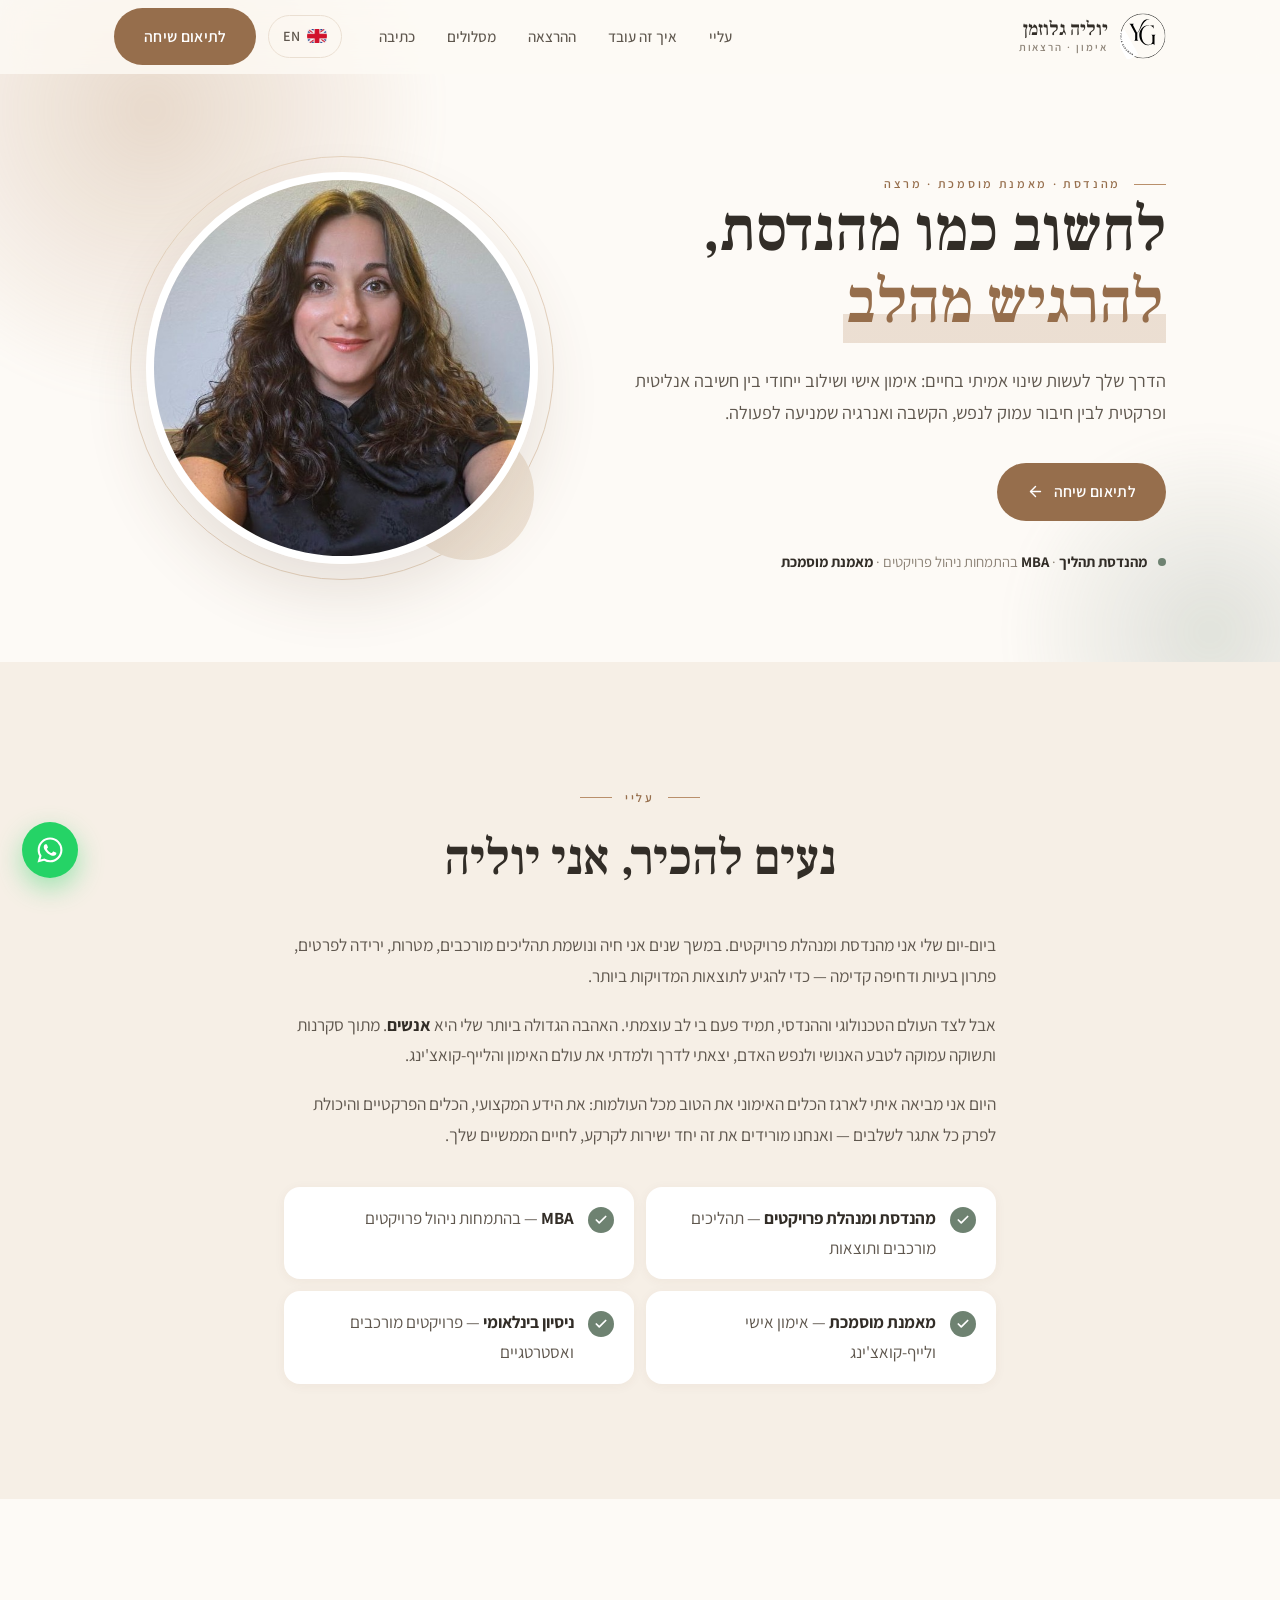
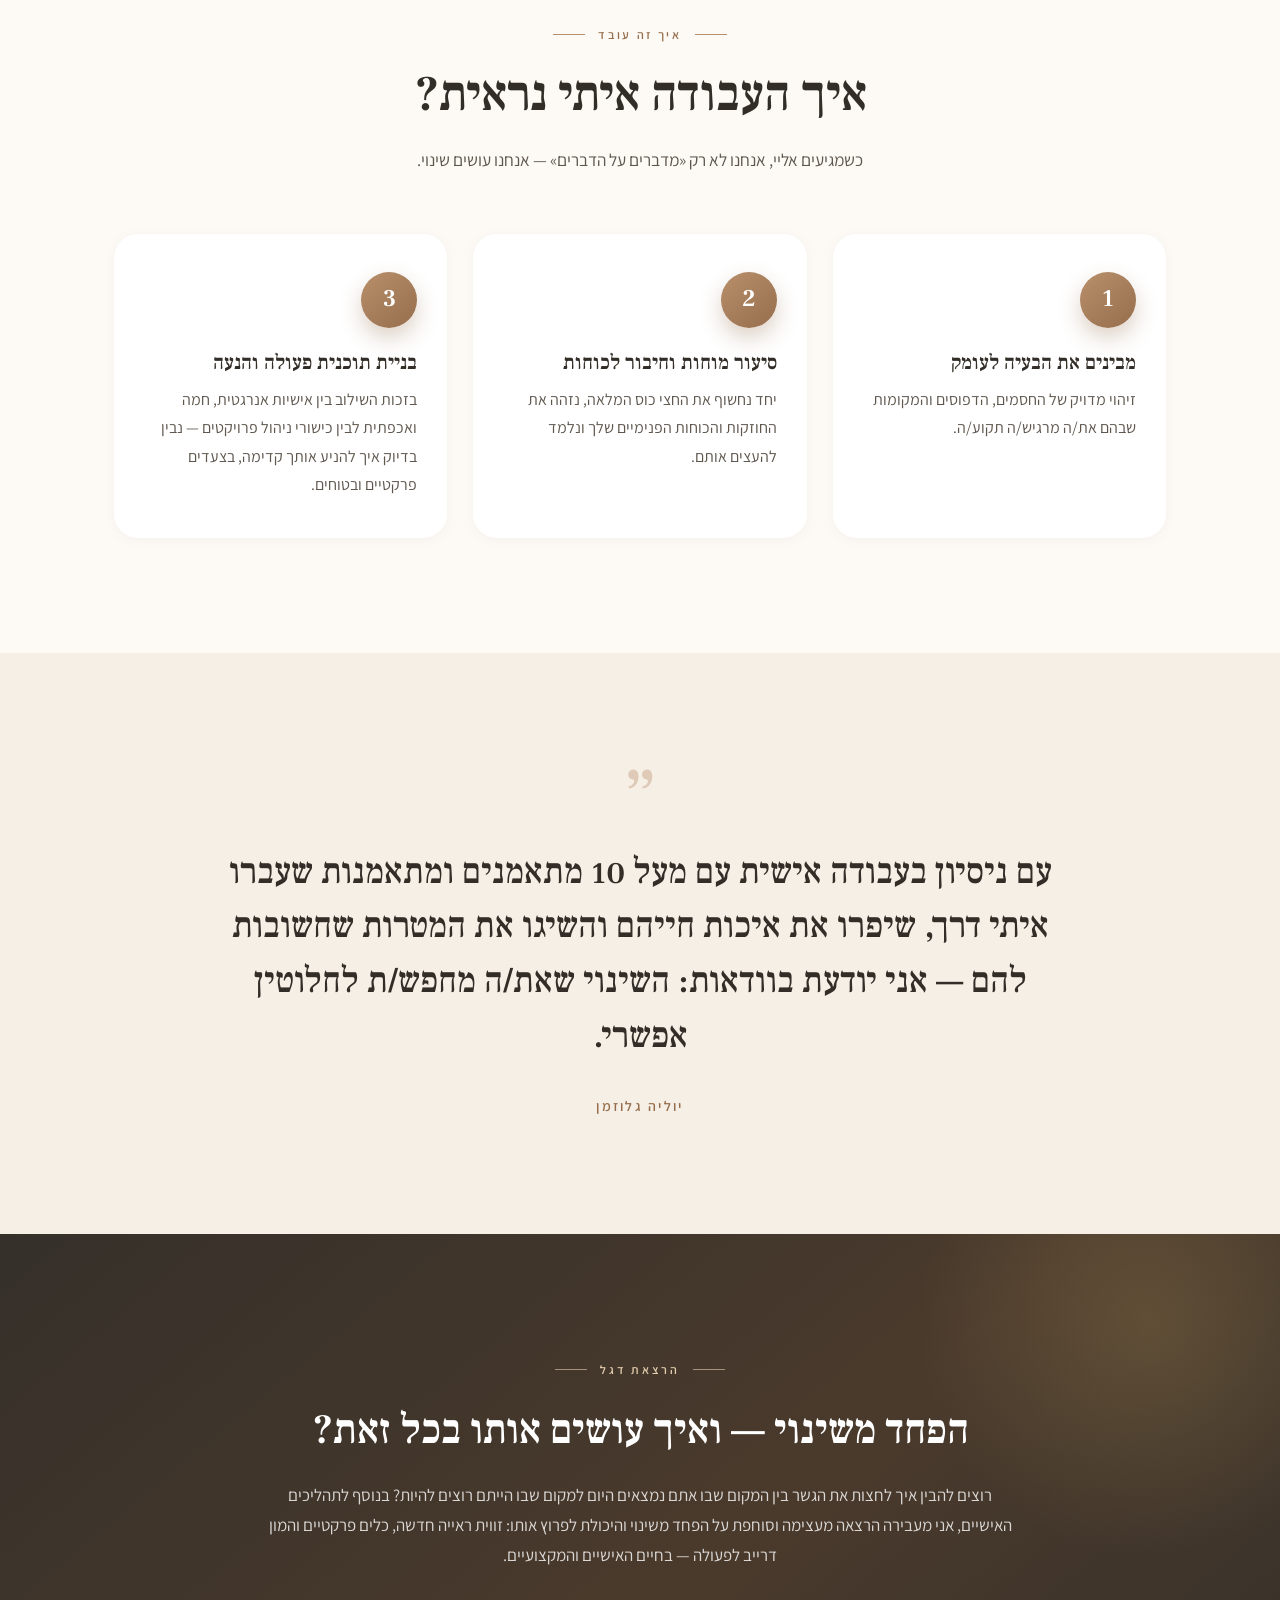
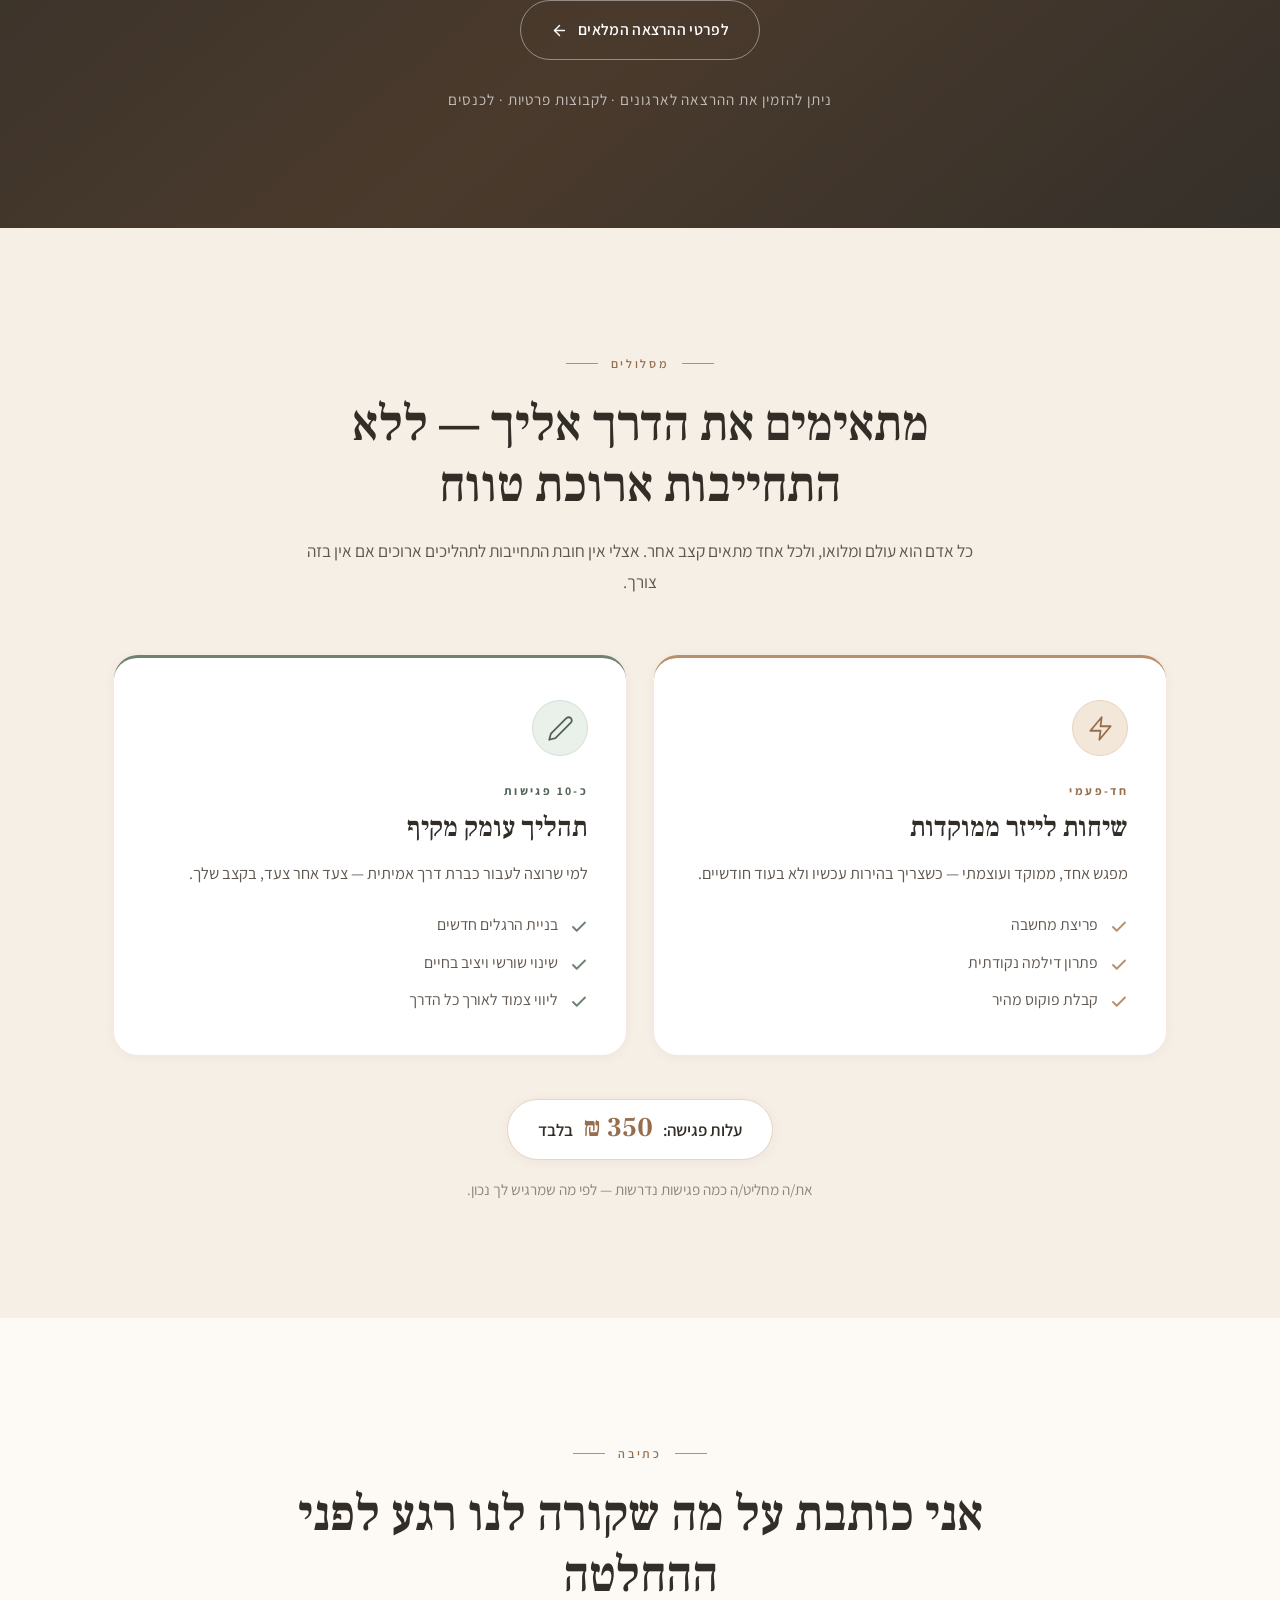
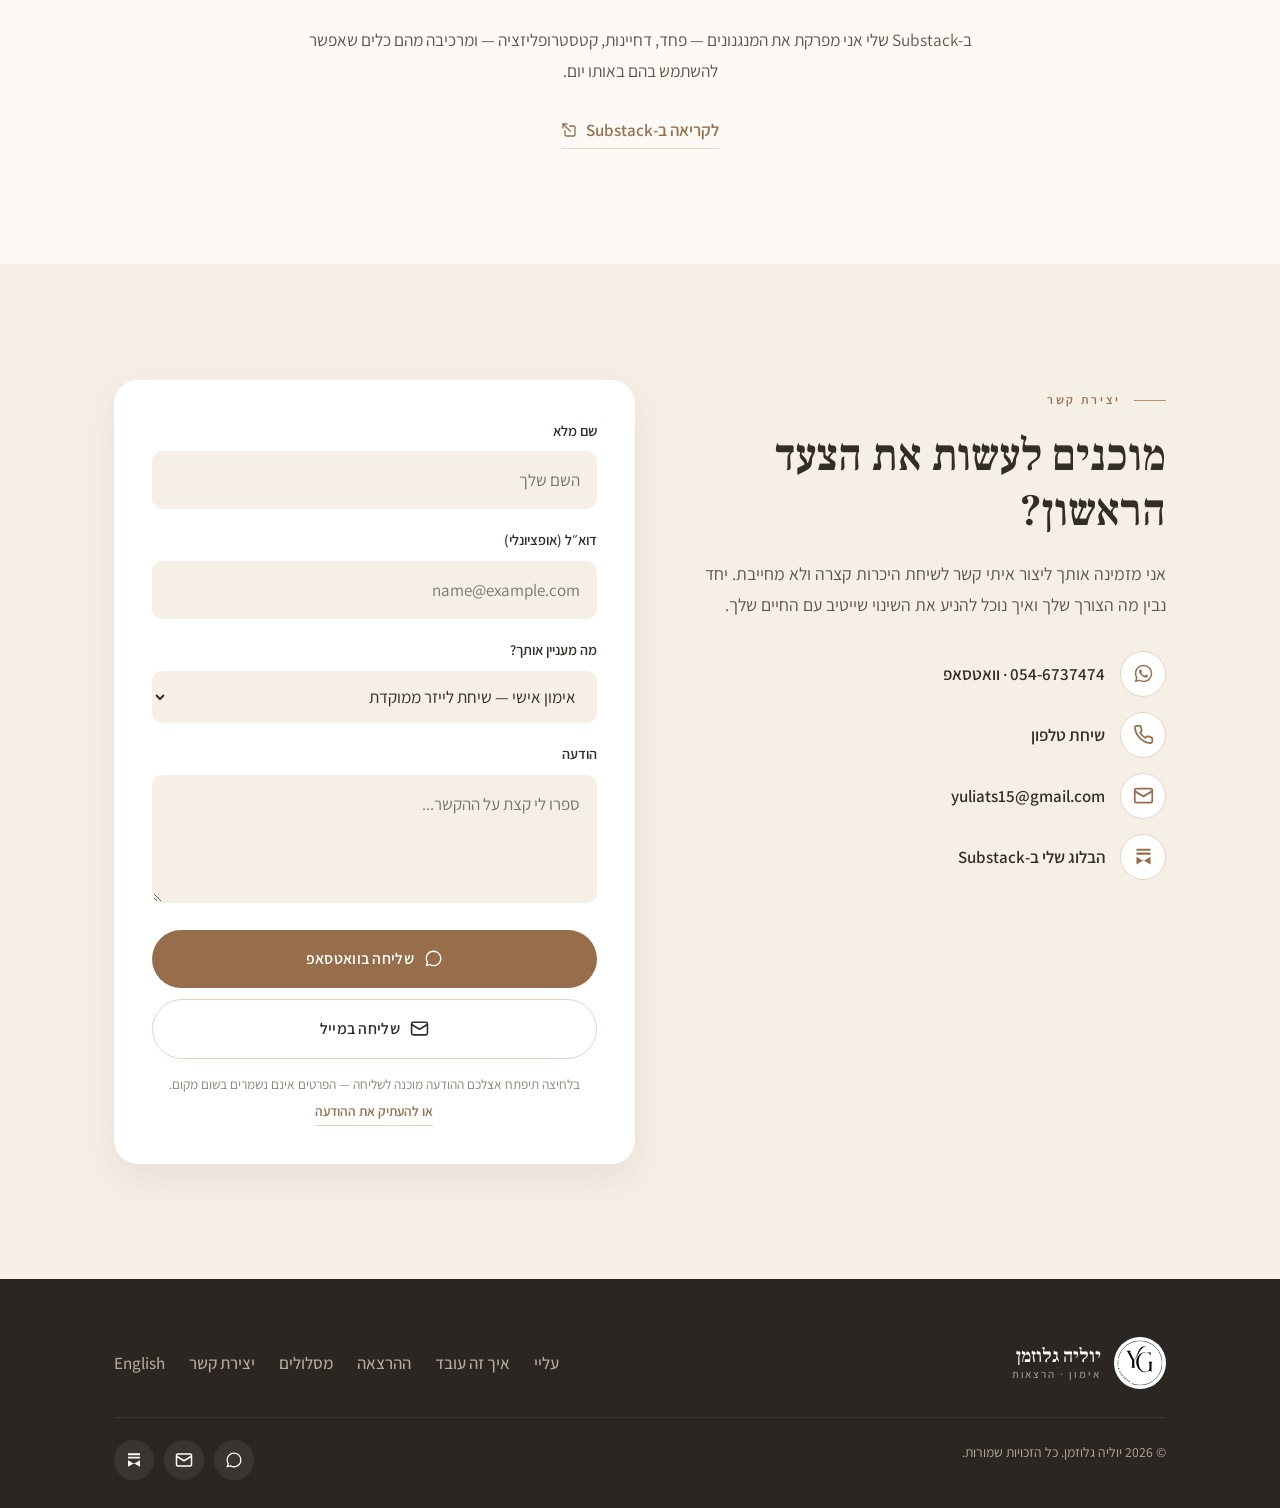
==== index.html @ f8fb8278 "Rewrite homepage with Yulia's own copy; apply her design notes Content (both languages), per the tex" ====
<!DOCTYPE html>
<html lang="he" dir="rtl">
<head>
<meta charset="utf-8">
<meta name="viewport" content="width=device-width, initial-scale=1">
<script>document.documentElement.classList.add('js')</script>
<title>יוליה גלוזמן | אימון אישי והרצאות — לחשוב כמו מהנדסת, להרגיש מהלב</title>
<meta name="description" content="יוליה גלוזמן — מהנדסת, מנהלת פרויקטים ומאמנת מוסמכת. אימון אישי שמשלב חשיבה אנליטית ופרקטית עם חיבור עמוק לנפש, והרצאה מעצימה על הפחד משינוי. שיחות לייזר ממוקדות או תהליך עומק — ללא התחייבות ארוכת טווח.">
<link rel="canonical" href="https://yulia.gnrg360.com/">
<link rel="alternate" hreflang="he" href="https://yulia.gnrg360.com/">
<link rel="alternate" hreflang="en" href="https://yulia.gnrg360.com/en">
<meta property="og:title" content="יוליה גלוזמן | לחשוב כמו מהנדסת, להרגיש מהלב">
<meta property="og:description" content="אימון אישי ושילוב ייחודי בין חשיבה אנליטית ופרקטית לבין חיבור עמוק לנפש, הקשבה ואנרגיה שמניעה לפעולה.">
<meta property="og:image" content="https://yulia.gnrg360.com/assets/logo-og.png">
<meta property="og:url" content="https://yulia.gnrg360.com/">
<meta property="og:type" content="website">
<link rel="icon" type="image/svg+xml" href="./assets/logo.svg">
<link rel="preconnect" href="https://fonts.googleapis.com">
<link rel="preconnect" href="https://fonts.gstatic.com" crossorigin>
<link href="https://fonts.googleapis.com/css2?family=Assistant:wght@300;400;500;600;700&family=Frank+Ruhl+Libre:wght@400;500;600;700&display=swap" rel="stylesheet">
<link rel="stylesheet" href="./assets/style.css">
</head>
<body>

<!-- ============================ HEADER ============================ -->
<header class="site-header" id="top">
  <div class="container">
    <input type="checkbox" id="navcheck" class="nav-check">
    <nav class="nav">
      <a class="brand" href="./index.html">
        <img src="./assets/logo.svg" alt="">
        <span class="brand-text">
          <span class="brand-name">יוליה גלוזמן</span>
          <span class="brand-sub">אימון · הרצאות</span>
        </span>
      </a>
      <ul class="nav-links">
        <li><a href="#about">עליי</a></li>
        <li><a href="#process">איך זה עובד</a></li>
        <li><a href="#lecture">ההרצאה</a></li>
        <li><a href="#plans">מסלולים</a></li>
        <li><a href="#writing">כתיבה</a></li>
      </ul>
      <div class="nav-actions">
        <a class="lang-switch" href="./en.html"><img src="./assets/flag-en.jpg" alt="">EN</a>
        <a class="btn btn-primary" href="#contact">לתיאום שיחה</a>
      </div>
      <label for="navcheck" class="nav-toggle" aria-label="תפריט"><span></span><span></span><span></span></label>
    </nav>
    <div class="mobile-menu">
      <a href="#about">עליי</a>
      <a href="#process">איך זה עובד</a>
      <a href="#lecture">ההרצאה</a>
      <a href="#plans">מסלולים</a>
      <a href="#writing">כתיבה</a>
      <a href="#contact">יצירת קשר</a>
      <a href="./en.html">English</a>
    </div>
  </div>
</header>

<main>
<!-- ============================ HERO ============================ -->
<section class="hero">
  <div class="container hero-grid">
    <div class="hero-text">
      <span class="eyebrow reveal">מהנדסת · מאמנת מוסמכת · מרצה</span>
      <h1 class="reveal d1">לחשוב כמו מהנדסת, <span class="accent">להרגיש מהלב</span></h1>
      <p class="lead reveal d2">הדרך שלך לעשות שינוי אמיתי בחיים: אימון אישי ושילוב ייחודי בין חשיבה אנליטית ופרקטית לבין חיבור עמוק לנפש, הקשבה ואנרגיה שמניעה לפעולה.</p>
      <div class="cta-row reveal d3">
        <a class="btn btn-primary" href="#contact">לתיאום שיחה
          <svg class="arrow" viewBox="0 0 24 24" fill="none" stroke="currentColor" stroke-width="2" stroke-linecap="round" stroke-linejoin="round"><line x1="5" y1="12" x2="19" y2="12"></line><polyline points="12 5 19 12 12 19"></polyline></svg>
        </a>
      </div>
      <div class="hero-badge reveal d3">
        <span class="dot"></span>
        <span><b>מהנדסת תהליך</b> · <b>MBA</b> בהתמחות ניהול פרויקטים · <b>מאמנת מוסמכת</b></span>
      </div>
    </div>
    <div class="hero-media reveal d2">
      <div class="portrait">
        <div class="frame">
          <img src="./assets/yulia.jpg" alt="יוליה גלוזמן" onerror="this.style.display='none';this.nextElementSibling.style.display='grid'">
          <div class="photo-ph" style="display:none">
            <svg viewBox="0 0 24 24" fill="none" stroke="currentColor" stroke-width="1.2" stroke-linecap="round" stroke-linejoin="round"><path d="M20 21v-2a4 4 0 0 0-4-4H8a4 4 0 0 0-4 4v2"></path><circle cx="12" cy="7" r="4"></circle></svg>
            <span>חסר הקובץ assets/yulia.jpg</span>
          </div>
        </div>
      </div>
    </div>
  </div>
</section>

<!-- ============================ ABOUT ============================ -->
<section id="about" class="section-soft">
  <div class="container narrow">
    <div class="section-head center reveal" style="margin-bottom:40px">
      <span class="eyebrow">עליי</span>
      <h2>נעים להכיר, אני יוליה</h2>
    </div>
    <div class="reveal d1" style="font-size:1.08rem">
      <p>ביום-יום שלי אני מהנדסת ומנהלת פרויקטים. במשך שנים אני חיה ונושמת תהליכים מורכבים, מטרות, ירידה לפרטים, פתרון בעיות ודחיפה קדימה — כדי להגיע לתוצאות המדויקות ביותר.</p>
      <p style="margin-top:18px">אבל לצד העולם הטכנולוגי וההנדסי, תמיד פעם בי לב עוצמתי. האהבה הגדולה ביותר שלי היא <b style="color:var(--ink)">אנשים</b>. מתוך סקרנות ותשוקה עמוקה לטבע האנושי ולנפש האדם, יצאתי לדרך ולמדתי את עולם האימון והלייף-קואצ'ינג.</p>
      <p style="margin-top:18px">היום אני מביאה איתי לארגז הכלים האימוני את הטוב מכל העולמות: את הידע המקצועי, הכלים הפרקטיים והיכולת לפרק כל אתגר לשלבים — ואנחנו מורידים את זה יחד ישירות לקרקע, לחיים הממשיים שלך.</p>
    </div>
    <div class="creds reveal d2" style="grid-template-columns:1fr 1fr;margin-top:36px">
      <div class="cred"><span class="check"><svg viewBox="0 0 24 24" fill="none" stroke="currentColor" stroke-width="3" stroke-linecap="round" stroke-linejoin="round"><polyline points="20 6 9 17 4 12"></polyline></svg></span><span><b>מהנדסת ומנהלת פרויקטים</b> — תהליכים מורכבים ותוצאות</span></div>
      <div class="cred"><span class="check"><svg viewBox="0 0 24 24" fill="none" stroke="currentColor" stroke-width="3" stroke-linecap="round" stroke-linejoin="round"><polyline points="20 6 9 17 4 12"></polyline></svg></span><span><b>MBA</b> — בהתמחות ניהול פרויקטים</span></div>
      <div class="cred"><span class="check"><svg viewBox="0 0 24 24" fill="none" stroke="currentColor" stroke-width="3" stroke-linecap="round" stroke-linejoin="round"><polyline points="20 6 9 17 4 12"></polyline></svg></span><span><b>מאמנת מוסמכת</b> — אימון אישי ולייף-קואצ'ינג</span></div>
      <div class="cred"><span class="check"><svg viewBox="0 0 24 24" fill="none" stroke="currentColor" stroke-width="3" stroke-linecap="round" stroke-linejoin="round"><polyline points="20 6 9 17 4 12"></polyline></svg></span><span><b>ניסיון בינלאומי</b> — פרויקטים מורכבים ואסטרטגיים</span></div>
    </div>
  </div>
</section>

<!-- ============================ PROCESS ============================ -->
<section id="process">
  <div class="container">
    <div class="section-head center reveal">
      <span class="eyebrow">איך זה עובד</span>
      <h2>איך העבודה איתי נראית?</h2>
      <p>כשמגיעים אליי, אנחנו לא רק «מדברים על הדברים» — אנחנו עושים שינוי.</p>
    </div>
    <div class="steps">
      <article class="step reveal">
        <h3>מבינים את הבעיה לעומק</h3>
        <p>זיהוי מדויק של החסמים, הדפוסים והמקומות שבהם את/ה מרגיש/ה תקוע/ה.</p>
      </article>
      <article class="step reveal d1">
        <h3>סיעור מוחות וחיבור לכוחות</h3>
        <p>יחד נחשוף את החצי כוס המלאה, נזהה את החוזקות והכוחות הפנימיים שלך ונלמד להעצים אותם.</p>
      </article>
      <article class="step reveal d2">
        <h3>בניית תוכנית פעולה והנעה</h3>
        <p>בזכות השילוב בין אישיות אנרגטית, חמה ואכפתית לבין כישורי ניהול פרויקטים — נבין בדיוק איך להניע אותך קדימה, בצעדים פרקטיים ובטוחים.</p>
      </article>
    </div>
  </div>
</section>

<!-- ============================ QUOTE ============================ -->
<section class="quote">
  <div class="container reveal">
    <div class="mark" aria-hidden="true">”</div>
    <blockquote>עם ניסיון בעבודה אישית עם מעל 10 מתאמנים ומתאמנות שעברו איתי דרך, שיפרו את איכות חייהם והשיגו את המטרות שחשובות להם — אני יודעת בוודאות: השינוי שאת/ה מחפש/ת לחלוטין אפשרי.</blockquote>
    <cite>יוליה גלוזמן</cite>
  </div>
</section>

<!-- ============================ FLAGSHIP LECTURE ============================ -->
<section id="lecture" class="feature">
  <div class="container reveal">
    <span class="eyebrow">הרצאת דגל</span>
    <h2>הפחד משינוי — ואיך עושים אותו בכל זאת?</h2>
    <p>רוצים להבין איך לחצות את הגשר בין המקום שבו אתם נמצאים היום למקום שבו הייתם רוצים להיות? בנוסף לתהליכים האישיים, אני מעבירה הרצאה מעצימה וסוחפת על הפחד משינוי והיכולת לפרוץ אותו: זווית ראייה חדשה, כלים פרקטיים והמון דרייב לפעולה — בחיים האישיים והמקצועיים.</p>
    <a class="btn btn-light" href="./lecture.html">לפרטי ההרצאה המלאים
      <svg class="arrow" viewBox="0 0 24 24" fill="none" stroke="currentColor" stroke-width="2" stroke-linecap="round" stroke-linejoin="round"><line x1="5" y1="12" x2="19" y2="12"></line><polyline points="12 5 19 12 12 19"></polyline></svg>
    </a>
    <div class="who">ניתן להזמין את ההרצאה לארגונים · לקבוצות פרטיות · לכנסים</div>
  </div>
</section>

<!-- ============================ PLANS ============================ -->
<section id="plans" class="section-soft">
  <div class="container">
    <div class="section-head center reveal">
      <span class="eyebrow">מסלולים</span>
      <h2>מתאימים את הדרך אליך — ללא התחייבות ארוכת טווח</h2>
      <p>כל אדם הוא עולם ומלואו, ולכל אחד מתאים קצב אחר. אצלי אין חובת התחייבות לתהליכים ארוכים אם אין בזה צורך.</p>
    </div>
    <div class="tracks">
      <article class="track reveal">
        <div class="ic"><svg viewBox="0 0 24 24" fill="none" stroke="currentColor" stroke-width="1.6" stroke-linecap="round" stroke-linejoin="round"><polyline points="13 2 3 14 12 14 11 22 21 10 12 10 13 2"></polyline></svg></div>
        <span class="kicker">חד-פעמי</span>
        <h3>שיחות לייזר ממוקדות</h3>
        <p>מפגש אחד, ממוקד ועוצמתי — כשצריך בהירות עכשיו ולא בעוד חודשיים.</p>
        <ul>
          <li><svg viewBox="0 0 24 24" fill="none" stroke="currentColor" stroke-width="2.5" stroke-linecap="round" stroke-linejoin="round"><polyline points="20 6 9 17 4 12"></polyline></svg><span>פריצת מחשבה</span></li>
          <li><svg viewBox="0 0 24 24" fill="none" stroke="currentColor" stroke-width="2.5" stroke-linecap="round" stroke-linejoin="round"><polyline points="20 6 9 17 4 12"></polyline></svg><span>פתרון דילמה נקודתית</span></li>
          <li><svg viewBox="0 0 24 24" fill="none" stroke="currentColor" stroke-width="2.5" stroke-linecap="round" stroke-linejoin="round"><polyline points="20 6 9 17 4 12"></polyline></svg><span>קבלת פוקוס מהיר</span></li>
        </ul>
      </article>
      <article class="track alt reveal d1">
        <div class="ic"><svg viewBox="0 0 24 24" fill="none" stroke="currentColor" stroke-width="1.6" stroke-linecap="round" stroke-linejoin="round"><path d="M17 3a2.85 2.83 0 1 1 4 4L7.5 20.5 2 22l1.5-5.5z"></path></svg></div>
        <span class="kicker">כ-10 פגישות</span>
        <h3>תהליך עומק מקיף</h3>
        <p>למי שרוצה לעבור כברת דרך אמיתית — צעד אחר צעד, בקצב שלך.</p>
        <ul>
          <li><svg viewBox="0 0 24 24" fill="none" stroke="currentColor" stroke-width="2.5" stroke-linecap="round" stroke-linejoin="round"><polyline points="20 6 9 17 4 12"></polyline></svg><span>בניית הרגלים חדשים</span></li>
          <li><svg viewBox="0 0 24 24" fill="none" stroke="currentColor" stroke-width="2.5" stroke-linecap="round" stroke-linejoin="round"><polyline points="20 6 9 17 4 12"></polyline></svg><span>שינוי שורשי ויציב בחיים</span></li>
          <li><svg viewBox="0 0 24 24" fill="none" stroke="currentColor" stroke-width="2.5" stroke-linecap="round" stroke-linejoin="round"><polyline points="20 6 9 17 4 12"></polyline></svg><span>ליווי צמוד לאורך כל הדרך</span></li>
        </ul>
      </article>
    </div>
    <div class="price-note reveal d2">
      <div class="price-chip"><span>עלות פגישה:</span><span class="amount">350 ₪</span><span>בלבד</span></div>
      <p>את/ה מחליט/ה כמה פגישות נדרשות — לפי מה שמרגיש לך נכון.</p>
    </div>
  </div>
</section>

<!-- ============================ WRITING / SUBSTACK ============================ -->
<section id="writing">
  <div class="container narrow" style="text-align:center">
    <div class="section-head center reveal" style="margin-bottom:28px">
      <span class="eyebrow">כתיבה</span>
      <h2>אני כותבת על מה שקורה לנו רגע לפני ההחלטה</h2>
      <p>ב-Substack שלי אני מפרקת את המנגנונים — פחד, דחיינות, קטסטרופליזציה — ומרכיבה מהם כלים שאפשר להשתמש בהם באותו יום.</p>
    </div>
    <a class="link-arrow reveal d1" href="https://jool15.substack.com" target="_blank" rel="noopener">לקריאה ב-Substack
      <svg viewBox="0 0 24 24" fill="none" stroke="currentColor" stroke-width="2" stroke-linecap="round" stroke-linejoin="round"><path d="M18 13v6a2 2 0 0 1-2 2H5a2 2 0 0 1-2-2V8a2 2 0 0 1 2-2h6"></path><polyline points="15 3 21 3 21 9"></polyline><line x1="10" y1="14" x2="21" y2="3"></line></svg>
    </a>
  </div>
</section>

<!-- ============================ CONTACT ============================ -->
<section id="contact" class="section-soft">
  <div class="container contact-grid">
    <div class="contact-info reveal">
      <span class="eyebrow">יצירת קשר</span>
      <h2 style="font-size:clamp(1.9rem,4vw,2.8rem);margin-top:18px">מוכנים לעשות את הצעד הראשון?</h2>
      <p class="lead">אני מזמינה אותך ליצור איתי קשר לשיחת היכרות קצרה ולא מחייבת. יחד נבין מה הצורך שלך ואיך נוכל להניע את השינוי שייטיב עם החיים שלך.</p>
      <div class="contact-links">
        <a href="https://wa.me/972546737474" target="_blank" rel="noopener"><span class="ic"><svg viewBox="0 0 24 24" fill="currentColor"><path d="M12.04 2C6.58 2 2.13 6.45 2.13 11.91c0 1.75.46 3.45 1.32 4.95L2 22l5.25-1.38a9.9 9.9 0 0 0 4.79 1.22h.01c5.46 0 9.91-4.45 9.91-9.91 0-2.65-1.03-5.14-2.9-7.01A9.82 9.82 0 0 0 12.04 2zm0 18.15h-.01a8.2 8.2 0 0 1-4.19-1.15l-.3-.18-3.12.82.83-3.04-.2-.31a8.19 8.19 0 0 1-1.26-4.38c0-4.54 3.7-8.23 8.25-8.23 2.2 0 4.27.86 5.83 2.41a8.19 8.19 0 0 1 2.41 5.83c0 4.54-3.7 8.23-8.24 8.23zm4.52-6.16c-.25-.12-1.47-.72-1.69-.81-.23-.08-.39-.12-.56.13-.16.24-.64.8-.79.97-.14.16-.29.18-.54.06-.25-.13-1.05-.39-1.99-1.23-.74-.66-1.23-1.47-1.38-1.72-.14-.25-.01-.38.11-.5.11-.11.25-.29.37-.43.13-.15.17-.25.25-.41.08-.17.04-.31-.02-.43-.06-.12-.56-1.34-.76-1.84-.2-.48-.4-.42-.56-.43h-.47c-.17 0-.43.06-.66.31-.22.25-.87.85-.87 2.07 0 1.22.89 2.4 1.02 2.56.12.17 1.75 2.67 4.23 3.74.59.26 1.05.41 1.41.52.59.19 1.13.16 1.56.1.48-.07 1.47-.6 1.68-1.18.21-.58.21-1.08.14-1.18-.06-.11-.22-.17-.47-.29z"></path></svg></span>054-6737474 · וואטסאפ</a>
        <a href="tel:+972546737474"><span class="ic"><svg viewBox="0 0 24 24" fill="none" stroke="currentColor" stroke-width="2" stroke-linecap="round" stroke-linejoin="round"><path d="M22 16.92v3a2 2 0 0 1-2.18 2 19.79 19.79 0 0 1-8.63-3.07 19.5 19.5 0 0 1-6-6 19.79 19.79 0 0 1-3.07-8.67A2 2 0 0 1 4.11 2h3a2 2 0 0 1 2 1.72c.13.96.36 1.9.7 2.81a2 2 0 0 1-.45 2.11L8.09 9.91a16 16 0 0 0 6 6l1.27-1.27a2 2 0 0 1 2.11-.45c.91.34 1.85.57 2.81.7A2 2 0 0 1 22 16.92z"></path></svg></span>שיחת טלפון</a>
        <a href="mailto:yuliats15@gmail.com"><span class="ic"><svg viewBox="0 0 24 24" fill="none" stroke="currentColor" stroke-width="2" stroke-linecap="round" stroke-linejoin="round"><rect x="2" y="4" width="20" height="16" rx="2"></rect><path d="m22 7-10 6L2 7"></path></svg></span>yuliats15@gmail.com</a>
        <a href="https://jool15.substack.com" target="_blank" rel="noopener"><span class="ic"><svg viewBox="0 0 24 24" fill="currentColor"><path d="M4 3h16v2.5H4zM4 7.5h16V10H4zM4 12.2 12 17l8-4.8V21l-8-4.8L4 21z"></path></svg></span>הבלוג שלי ב-Substack</a>
      </div>
    </div>
    <div class="reveal d1">
      <form class="form-card" id="contact-form">
        <div class="field"><label for="c-name">שם מלא</label><input id="c-name" type="text" name="name" placeholder="השם שלך" required></div>
        <div class="field"><label for="c-email">דוא״ל (אופציונלי)</label><input id="c-email" type="email" name="email" placeholder="name@example.com"></div>
        <div class="field"><label for="c-topic">מה מעניין אותך?</label>
          <select id="c-topic" name="topic">
            <option>אימון אישי — שיחת לייזר ממוקדת</option>
            <option>אימון אישי — תהליך עומק</option>
            <option>הרצאה לארגון / קבוצה / כנס</option>
            <option>עוד לא בטוח/ה — נשמח לשוחח</option>
          </select>
        </div>
        <div class="field"><label for="c-msg">הודעה</label><textarea id="c-msg" name="message" placeholder="ספרו לי קצת על ההקשר..." required></textarea></div>
        <div class="form-actions">
          <a class="btn btn-primary" data-send="whatsapp" href="#" target="_blank" rel="noopener">
            <svg viewBox="0 0 24 24" fill="currentColor"><path d="M12.04 2C6.58 2 2.13 6.45 2.13 11.91c0 1.75.46 3.45 1.32 4.95L2 22l5.25-1.38a9.9 9.9 0 0 0 4.79 1.22h.01c5.46 0 9.91-4.45 9.91-9.91 0-2.65-1.03-5.14-2.9-7.01A9.82 9.82 0 0 0 12.04 2zm0 18.15h-.01a8.2 8.2 0 0 1-4.19-1.15l-.3-.18-3.12.82.83-3.04-.2-.31a8.19 8.19 0 0 1-1.26-4.38c0-4.54 3.7-8.23 8.25-8.23 2.2 0 4.27.86 5.83 2.41a8.19 8.19 0 0 1 2.41 5.83c0 4.54-3.7 8.23-8.24 8.23z"></path></svg>
            שליחה בוואטסאפ
          </a>
          <a class="btn btn-ghost" data-send="email" href="#">
            <svg viewBox="0 0 24 24" fill="none" stroke="currentColor" stroke-width="2" stroke-linecap="round" stroke-linejoin="round"><rect x="2" y="4" width="20" height="16" rx="2"></rect><path d="m22 7-10 6L2 7"></path></svg>
            שליחה במייל
          </a>
        </div>
        <div class="form-note">בלחיצה תיפתח אצלכם ההודעה מוכנה לשליחה — הפרטים אינם נשמרים בשום מקום.<br><button type="button" class="link-copy" data-send="copy">או להעתיק את ההודעה</button></div>
      </form>
    </div>
  </div>
</section>
</main>

<!-- ============================ FOOTER ============================ -->
<footer class="site-footer">
  <div class="container">
    <div class="footer-top">
      <a class="footer-brand" href="#top">
        <img src="./assets/logo.svg" alt="">
        <span class="brand-text">
          <span class="brand-name">יוליה גלוזמן</span>
          <span class="brand-sub">אימון · הרצאות</span>
        </span>
      </a>
      <div class="footer-links">
        <a href="#about">עליי</a>
        <a href="#process">איך זה עובד</a>
        <a href="./lecture.html">ההרצאה</a>
        <a href="#plans">מסלולים</a>
        <a href="#contact">יצירת קשר</a>
        <a href="./en.html">English</a>
      </div>
    </div>
    <div class="footer-bottom">
      <span>© 2026 יוליה גלוזמן. כל הזכויות שמורות.</span>
      <div class="footer-social">
        <a href="https://wa.me/972546737474" target="_blank" rel="noopener" aria-label="וואטסאפ"><svg viewBox="0 0 24 24" fill="currentColor"><path d="M12.04 2C6.58 2 2.13 6.45 2.13 11.91c0 1.75.46 3.45 1.32 4.95L2 22l5.25-1.38a9.9 9.9 0 0 0 4.79 1.22h.01c5.46 0 9.91-4.45 9.91-9.91 0-2.65-1.03-5.14-2.9-7.01A9.82 9.82 0 0 0 12.04 2zm0 18.15h-.01a8.2 8.2 0 0 1-4.19-1.15l-.3-.18-3.12.82.83-3.04-.2-.31a8.19 8.19 0 0 1-1.26-4.38c0-4.54 3.7-8.23 8.25-8.23 2.2 0 4.27.86 5.83 2.41a8.19 8.19 0 0 1 2.41 5.83c0 4.54-3.7 8.23-8.24 8.23z"></path></svg></a>
        <a href="mailto:yuliats15@gmail.com" aria-label="מייל"><svg viewBox="0 0 24 24" fill="none" stroke="currentColor" stroke-width="2" stroke-linecap="round" stroke-linejoin="round"><rect x="2" y="4" width="20" height="16" rx="2"></rect><path d="m22 7-10 6L2 7"></path></svg></a>
        <a href="https://jool15.substack.com" target="_blank" rel="noopener" aria-label="Substack"><svg viewBox="0 0 24 24" fill="currentColor"><path d="M4 3h16v2.5H4zM4 7.5h16V10H4zM4 12.2 12 17l8-4.8V21l-8-4.8L4 21z"></path></svg></a>
      </div>
    </div>
  </div>
</footer>

<a class="fab-wa" href="https://wa.me/972546737474" target="_blank" rel="noopener" aria-label="שליחת הודעה בוואטסאפ">
  <svg viewBox="0 0 24 24" fill="currentColor"><path d="M12.04 2C6.58 2 2.13 6.45 2.13 11.91c0 1.75.46 3.45 1.32 4.95L2 22l5.25-1.38a9.9 9.9 0 0 0 4.79 1.22h.01c5.46 0 9.91-4.45 9.91-9.91 0-2.65-1.03-5.14-2.9-7.01A9.82 9.82 0 0 0 12.04 2zm0 18.15h-.01a8.2 8.2 0 0 1-4.19-1.15l-.3-.18-3.12.82.83-3.04-.2-.31a8.19 8.19 0 0 1-1.26-4.38c0-4.54 3.7-8.23 8.25-8.23 2.2 0 4.27.86 5.83 2.41a8.19 8.19 0 0 1 2.41 5.83c0 4.54-3.7 8.23-8.24 8.23zm4.52-6.16c-.25-.12-1.47-.72-1.69-.81-.23-.08-.39-.12-.56.13-.16.24-.64.8-.79.97-.14.16-.29.18-.54.06-.25-.13-1.05-.39-1.99-1.23-.74-.66-1.23-1.47-1.38-1.72-.14-.25-.01-.38.11-.5.11-.11.25-.29.37-.43.13-.15.17-.25.25-.41.08-.17.04-.31-.02-.43-.06-.12-.56-1.34-.76-1.84-.2-.48-.4-.42-.56-.43h-.47c-.17 0-.43.06-.66.31-.22.25-.87.85-.87 2.07 0 1.22.89 2.4 1.02 2.56.12.17 1.75 2.67 4.23 3.74.59.26 1.05.41 1.41.52.59.19 1.13.16 1.56.1.48-.07 1.47-.6 1.68-1.18.21-.58.21-1.08.14-1.18-.06-.11-.22-.17-.47-.29z"></path></svg>
</a>

<script src="./assets/app.js"></script>
</body>
</html>
---- assets/style.css ----
/* ==========================================================================
   Yulia Glozman — design system & components
   Shared by:  index.html / lecture.html    (Hebrew, RTL)
               en.html    / lecture-en.html (English, LTR)

   Design direction: warm, calm, editorial. Classic serif headings, sand and
   clay tones, circular portraits, generous whitespace. Deliberately NOT a
   corporate/tech look — it should feel like a person, not a company.
   Uses CSS logical properties so the same rules work in both directions.
   ========================================================================== */

:root {
  /* Palette — warm neutrals from the brochure, with a grounding sage */
  --clay:       #B98F6B;   /* primary accent */
  --clay-deep:  #966E4C;
  --clay-soft:  #F3E7D9;   /* tinted backgrounds */
  --clay-line:  #E6D4C0;
  --sand:       #EDE2D4;
  --sage:       #6E8271;   /* secondary accent */
  --sage-deep:  #526355;
  --sage-soft:  #EAF0EA;
  --sage-line:  #D3E0D3;

  --ink:    #322D27;       /* headings */
  --body:   #5F574E;       /* body text */
  --muted:  #8E8478;       /* secondary text */
  --bg:     #FDFAF6;
  --bg-soft:#F6EFE6;
  --line:   #EADFD2;
  --footer: #2B2621;

  /* Type — English default; Hebrew overridden below */
  --f-head: 'Cormorant Garamond', Georgia, serif;
  --f-body: 'Karla', system-ui, sans-serif;

  /* Shape & depth — softer and lighter than a corporate site */
  --r-sm: 10px;
  --r: 16px;
  --r-lg: 24px;
  --shadow-sm: 0 2px 12px rgba(90, 66, 44, .05);
  --shadow:    0 14px 38px rgba(90, 66, 44, .09);
  --shadow-lg: 0 28px 64px rgba(90, 66, 44, .14);

  --container: 1100px;
  --nav-h: 74px;
}

/* Hebrew pairing: Frank Ruhl Libre (serif headings) + Assistant (body) */
html[lang="he"] {
  --f-head: 'Frank Ruhl Libre', Georgia, serif;
  --f-body: 'Assistant', system-ui, sans-serif;
}

/* --------------------------------------------------------------- reset */
*, *::before, *::after { box-sizing: border-box; }
* { margin: 0; }
html { scroll-behavior: smooth; -webkit-text-size-adjust: 100%; }
body {
  font-family: var(--f-body);
  color: var(--body);
  background: var(--bg);
  line-height: 1.78;
  font-size: 17px;
  -webkit-font-smoothing: antialiased;
  text-rendering: optimizeLegibility;
  overflow-x: hidden;
}
img, svg { display: block; max-width: 100%; }
a { color: inherit; text-decoration: none; }
button { font: inherit; cursor: pointer; border: 0; background: none; }
ul { list-style: none; padding: 0; }
::selection { background: var(--clay-soft); color: var(--ink); }
:focus-visible { outline: 2px solid var(--clay-deep); outline-offset: 3px; border-radius: 4px; }

h1, h2, h3, h4 {
  font-family: var(--f-head);
  color: var(--ink);
  line-height: 1.24;
  font-weight: 600;
  letter-spacing: 0;
}
/* Cormorant runs small and light — nudge the English weight/size up */
html[lang="en"] h1, html[lang="en"] h2, html[lang="en"] h3 { font-weight: 600; letter-spacing: -.005em; }

/* --------------------------------------------------------------- layout */
.container { width: 100%; max-width: var(--container); margin-inline: auto; padding-inline: 24px; }
section { padding-block: clamp(66px, 9vw, 128px); position: relative; scroll-margin-block-start: calc(var(--nav-h) + 8px); }
.section-soft { background: var(--bg-soft); }
.section-warm { background: linear-gradient(180deg, var(--clay-soft), var(--bg)); }
.narrow { max-width: 760px; margin-inline: auto; }

/* Editorial label: a small rule + spaced small-caps, instead of a filled pill */
.eyebrow {
  display: inline-flex; align-items: center; gap: 13px;
  font-family: var(--f-body); font-weight: 600; font-size: .76rem;
  letter-spacing: .22em; text-transform: uppercase;
  color: var(--clay-deep);
}
.eyebrow::before { content: ""; width: 32px; height: 1px; background: var(--clay); flex: none; }
.center .eyebrow::after, .page-hero .eyebrow::after, .feature .eyebrow::after, .quote .eyebrow::after {
  content: ""; width: 32px; height: 1px; background: var(--clay); flex: none;
}

.section-head { max-width: 700px; margin-bottom: 58px; }
.section-head.center { margin-inline: auto; text-align: center; }
.section-head.center .eyebrow { justify-content: center; }
.section-head h2 { font-size: clamp(2rem, 4.2vw, 3.1rem); margin-top: 20px; }
.section-head p { margin-top: 18px; font-size: 1.08rem; color: var(--body); }

/* --------------------------------------------------------------- buttons */
.btn {
  display: inline-flex; align-items: center; justify-content: center; gap: 10px;
  font-family: var(--f-body); font-weight: 600; font-size: .98rem; letter-spacing: .02em;
  padding: 15px 30px; border-radius: 999px;
  transition: transform .22s ease, box-shadow .22s ease, background .22s ease, border-color .22s ease, color .22s ease;
  white-space: nowrap;
}
.btn svg { width: 17px; height: 17px; flex: none; }
.btn-primary { background: var(--clay-deep); color: #fff; }
.btn-primary:hover { background: var(--ink); transform: translateY(-2px); box-shadow: 0 12px 26px rgba(50,45,39,.22); }
.btn-ghost { background: transparent; color: var(--ink); border: 1.5px solid var(--clay-line); }
.btn-ghost:hover { border-color: var(--clay-deep); background: #fff; transform: translateY(-2px); box-shadow: var(--shadow-sm); }
.btn-light { background: transparent; color: #fff; border: 1.5px solid rgba(255,255,255,.42); }
.btn-light:hover { background: #fff; color: var(--ink); transform: translateY(-2px); }
[dir="rtl"] .btn svg.arrow { transform: scaleX(-1); }

/* quiet text link with a trailing arrow */
.link-arrow { display: inline-flex; align-items: center; gap: 9px; font-family: var(--f-body); font-weight: 600; color: var(--clay-deep); border-block-end: 1.5px solid var(--clay-line); padding-block-end: 3px; transition: color .2s, border-color .2s; }
.link-arrow:hover { color: var(--ink); border-color: var(--clay-deep); }
.link-arrow svg { width: 16px; height: 16px; }
[dir="rtl"] .link-arrow svg { transform: scaleX(-1); }

/* --------------------------------------------------------------- header */
.site-header {
  position: fixed; inset-block-start: 0; inset-inline: 0; z-index: 100;
  height: var(--nav-h);
  display: flex; align-items: center;
  background: rgba(253,250,246,.80);
  backdrop-filter: saturate(150%) blur(14px);
  -webkit-backdrop-filter: saturate(150%) blur(14px);
  border-block-end: 1px solid transparent;
  transition: border-color .25s, box-shadow .25s;
}
.site-header.scrolled { border-block-end-color: var(--line); box-shadow: 0 4px 22px rgba(90,66,44,.04); }
.nav { display: flex; align-items: center; gap: 22px; width: 100%; }
.brand { display: flex; align-items: center; gap: 12px; color: var(--ink); }
.brand img { width: 46px; height: 46px; flex: none; }
.brand-text { display: grid; line-height: 1.2; }
.brand-name { font-family: var(--f-head); font-weight: 600; font-size: 1.2rem; }
.brand-sub { font-family: var(--f-body); font-size: .68rem; letter-spacing: .18em; text-transform: uppercase; color: var(--muted); font-weight: 600; }
.nav-links { display: flex; align-items: center; gap: 2px; margin-inline-start: auto; }
.nav-links a { position: relative; font-family: var(--f-body); font-weight: 500; font-size: .95rem; color: var(--body); padding: 8px 15px; transition: color .2s; }
.nav-links a::after { content: ""; position: absolute; inset-block-end: 2px; inset-inline: 15px; height: 1.5px; background: var(--clay); transform: scaleX(0); transform-origin: center; transition: transform .25s ease; }
.nav-links a:hover, .nav-links a.current { color: var(--ink); }
.nav-links a:hover::after, .nav-links a.current::after { transform: scaleX(1); }
.nav-actions { display: flex; align-items: center; gap: 12px; }
.lang-switch { display: inline-flex; align-items: center; gap: 7px; font-family: var(--f-body); font-weight: 600; font-size: .88rem; color: var(--body); padding: 8px 14px; border: 1.5px solid var(--line); border-radius: 999px; transition: border-color .2s, color .2s; }
.lang-switch:hover { border-color: var(--clay); color: var(--ink); }
.lang-switch img { width: 20px; height: 14px; border-radius: 2px; object-fit: cover; }

/* mobile nav (CSS-only toggle) */
.nav-toggle, .nav-check { display: none; }
@media (max-width: 900px) {
  .nav-links, .nav-actions .btn { display: none; }
  .nav-toggle {
    display: inline-flex; flex-direction: column; gap: 5px; margin-inline-start: auto;
    width: 44px; height: 44px; align-items: center; justify-content: center; border-radius: 10px;
  }
  .nav-toggle span { width: 22px; height: 1.5px; background: var(--ink); border-radius: 2px; transition: .25s; }
  .mobile-menu {
    position: fixed; inset-block-start: var(--nav-h); inset-inline: 0;
    background: rgba(253,250,246,.99); backdrop-filter: blur(14px);
    border-block-end: 1px solid var(--line);
    display: grid; gap: 2px; padding: 18px 24px 26px;
    transform: translateY(-130%); transition: transform .3s ease; box-shadow: var(--shadow);
  }
  .mobile-menu a { font-family: var(--f-body); font-weight: 500; color: var(--ink); padding: 14px 6px; border-block-end: 1px solid var(--line); }
  .mobile-menu a:last-child { border: 0; }
  .nav-check:checked ~ .mobile-menu { transform: translateY(0); }
  .nav-check:checked ~ .nav .nav-toggle span:nth-child(1) { transform: translateY(6.5px) rotate(45deg); }
  .nav-check:checked ~ .nav .nav-toggle span:nth-child(2) { opacity: 0; }
  .nav-check:checked ~ .nav .nav-toggle span:nth-child(3) { transform: translateY(-6.5px) rotate(-45deg); }
}
@media (min-width: 901px) { .mobile-menu { display: none; } }

/* --------------------------------------------------------------- hero */
.hero { padding-block: calc(var(--nav-h) + clamp(48px, 7vw, 92px)) clamp(56px, 7vw, 96px); overflow: hidden; }
.hero::before {
  content: ""; position: absolute; z-index: 0; inset-block-start: -220px; inset-inline-end: -180px;
  width: 660px; height: 660px; border-radius: 50%;
  background: radial-gradient(circle at center, rgba(185,143,107,.30), rgba(185,143,107,0) 62%);
  filter: blur(12px); pointer-events: none;
  animation: blob-drift 16s ease-in-out infinite alternate;
}
.hero::after {
  content: ""; position: absolute; z-index: 0; inset-block-end: -200px; inset-inline-start: -160px;
  width: 460px; height: 460px; border-radius: 50%;
  background: radial-gradient(circle at center, rgba(110,130,113,.20), rgba(110,130,113,0) 62%);
  filter: blur(12px); pointer-events: none;
  animation: blob-drift 20s ease-in-out infinite alternate-reverse;
}
@keyframes blob-drift {
  from { transform: translate(0, 0) scale(1); }
  to   { transform: translate(-34px, 26px) scale(1.06); }
}
.hero-grid { position: relative; z-index: 1; display: grid; grid-template-columns: 1.08fr .92fr; gap: 60px; align-items: center; }
.hero h1 { font-size: clamp(2.3rem, 5.2vw, 3.9rem); line-height: 1.16; }
/* warm highlighter stroke instead of a gradient-filled headline */
.hero h1 .accent {
  color: var(--clay-deep);
  background-image: linear-gradient(transparent 64%, rgba(185,143,107,.26) 64%);
  background-repeat: no-repeat;
  padding-inline: .05em;
}
.hero .lead { margin-top: 24px; font-size: 1.14rem; max-width: 33em; }
.hero .cta-row { margin-top: 34px; display: flex; flex-wrap: wrap; gap: 14px; }
.hero-badge { margin-top: 30px; display: flex; align-items: center; gap: 11px; color: var(--muted); font-size: .92rem; line-height: 1.5; }
.hero-badge b { color: var(--ink); font-weight: 700; }
.hero-badge .dot { width: 8px; height: 8px; border-radius: 50%; background: var(--sage); flex: none; }

/* signature circular portrait with a fine offset ring */
.portrait { position: relative; width: min(420px, 86%); margin-inline: auto; }
.portrait .frame {
  border-radius: 50%; overflow: hidden;
  box-shadow: var(--shadow-lg); border: 8px solid #fff;
  aspect-ratio: 1;
}
.portrait .frame img { width: 100%; height: 100%; object-fit: cover; object-position: center 24%; }
.portrait::before {
  content: ""; position: absolute; inset: -16px;
  border-radius: 50%; border: 1.5px solid var(--clay-line);
  z-index: -1; pointer-events: none;
}
.portrait::after {
  content: ""; position: absolute; inset-block-end: 4px; inset-inline-start: 4px;
  width: 34%; aspect-ratio: 1; border-radius: 50%;
  background: radial-gradient(circle at 35% 35%, var(--clay-soft), var(--sand));
  z-index: -1; pointer-events: none;
}

/* photo placeholder — shows only if the photo file is missing */
.photo-ph {
  width: 100%; height: 100%;
  background: linear-gradient(155deg, var(--clay-soft), var(--sand) 52%, var(--sage-soft));
  display: grid; place-items: center; align-content: center; gap: 15px; padding: 32px; text-align: center;
}
.photo-ph svg { width: 68px; height: 68px; color: var(--clay-deep); opacity: .5; }
.photo-ph span { font-family: var(--f-body); font-size: .82rem; color: var(--clay-deep); font-weight: 600; letter-spacing: .03em; max-width: 18em; line-height: 1.6; }

/* --------------------------------------------------------------- page hero (inner pages) */
.page-hero { padding-block: calc(var(--nav-h) + clamp(48px, 6.5vw, 84px)) clamp(52px, 6vw, 80px); overflow: hidden; text-align: center; background: linear-gradient(180deg, var(--clay-soft), var(--bg)); }
.page-hero .eyebrow { justify-content: center; }
.page-hero h1 { font-size: clamp(2rem, 4.6vw, 3.2rem); margin-top: 22px; max-width: 16em; margin-inline: auto; line-height: 1.24; }
.page-hero .lead { margin: 22px auto 0; font-size: 1.12rem; max-width: 40em; }
.page-hero .cta-row { margin-top: 34px; display: flex; flex-wrap: wrap; gap: 14px; justify-content: center; }

/* --------------------------------------------------------------- process steps (how coaching works) */
.steps { display: grid; grid-template-columns: repeat(3, 1fr); gap: 26px; counter-reset: st; position: relative; }
.step {
  background: #fff; border-radius: var(--r-lg);
  padding: 38px 30px; box-shadow: var(--shadow-sm); position: relative;
  transition: transform .25s ease, box-shadow .25s ease;
}
.step:hover { transform: translateY(-5px); box-shadow: var(--shadow); }
.step::before {
  counter-increment: st; content: counter(st);
  font-family: var(--f-head); font-weight: 600; font-size: 1.5rem; color: #fff;
  width: 56px; height: 56px; border-radius: 50%;
  background: linear-gradient(140deg, var(--clay), var(--clay-deep));
  display: grid; place-items: center; margin-bottom: 22px;
  box-shadow: 0 10px 22px rgba(150,110,76,.32);
}
.step h3 { font-size: 1.28rem; margin-bottom: 11px; }
.step p { font-size: 1rem; }

/* --------------------------------------------------------------- coaching plans */
.tracks { display: grid; grid-template-columns: 1fr 1fr; gap: 28px; }
.track {
  background: #fff; border-radius: var(--r-lg);
  padding: 42px 38px; box-shadow: var(--shadow-sm);
  border-block-start: 3px solid var(--clay);
  transition: transform .25s ease, box-shadow .25s ease;
  display: flex; flex-direction: column;
}
.track.alt { border-block-start-color: var(--sage); }
.track:hover { transform: translateY(-6px); box-shadow: var(--shadow); }
.track .ic { width: 56px; height: 56px; border-radius: 50%; display: grid; place-items: center; margin-bottom: 24px;
  background: var(--clay-soft); border: 1.5px solid var(--clay-line); color: var(--clay-deep); }
.track.alt .ic { background: var(--sage-soft); border-color: var(--sage-line); color: var(--sage-deep); }
.track .ic svg { width: 27px; height: 27px; }
.track .kicker { font-family: var(--f-body); font-size: .74rem; font-weight: 700; letter-spacing: .2em; text-transform: uppercase; color: var(--clay-deep); }
.track.alt .kicker { color: var(--sage-deep); }
.track h3 { font-size: 1.72rem; margin-block: 10px 14px; }
.track > p { font-size: 1.02rem; }
.track ul { margin-top: 24px; display: grid; gap: 12px; }
.track li { display: flex; gap: 12px; align-items: flex-start; font-size: .99rem; line-height: 1.6; }
.track li svg { width: 18px; height: 18px; flex: none; margin-block-start: 6px; color: var(--clay); }
.track.alt li svg { color: var(--sage); }
.track .track-cta { margin-block-start: auto; padding-block-start: 30px; }

/* price note under the plan cards */
.price-note { margin-top: 44px; text-align: center; }
.price-chip {
  display: inline-flex; align-items: baseline; gap: 10px;
  background: #fff; border: 1.5px solid var(--clay-line); border-radius: 999px;
  padding: 14px 30px; box-shadow: var(--shadow-sm);
  font-family: var(--f-body); font-weight: 600; color: var(--ink);
}
.price-chip .amount { font-family: var(--f-head); font-weight: 700; font-size: 1.7rem; color: var(--clay-deep); line-height: 1; }
.price-note p { margin-top: 16px; font-size: .95rem; color: var(--muted); }

/* --------------------------------------------------------------- modules (lecture content) */
.modules { display: grid; grid-template-columns: repeat(3, 1fr); gap: 26px; counter-reset: m; }
.module {
  background: #fff; border-radius: var(--r-lg);
  padding: 36px 30px; box-shadow: var(--shadow-sm); position: relative;
  transition: transform .25s ease, box-shadow .25s ease;
}
.module:hover { transform: translateY(-5px); box-shadow: var(--shadow); }
.module::before {
  counter-increment: m; content: counter(m);
  font-family: var(--f-head); font-weight: 600; font-size: 1.35rem; color: var(--clay-deep);
  width: 54px; height: 54px; border-radius: 50%;
  border: 1.5px solid var(--clay-line); background: var(--clay-soft);
  display: grid; place-items: center; margin-bottom: 22px;
}
.module h3 { font-size: 1.24rem; margin-bottom: 11px; }
.module p { font-size: .99rem; }
.module .tag { display: inline-block; margin-block-start: 16px; font-family: var(--f-body); font-size: .73rem; font-weight: 700; letter-spacing: .1em; text-transform: uppercase; color: var(--sage-deep); background: var(--sage-soft); border: 1px solid var(--sage-line); padding: 3px 12px; border-radius: 999px; }

/* --------------------------------------------------------------- audience chips */
.chips { display: flex; flex-wrap: wrap; gap: 13px; justify-content: center; }
.chip {
  display: inline-flex; align-items: center; gap: 10px;
  background: #fff; border: 1px solid var(--line); border-radius: 999px;
  padding: 13px 24px; font-family: var(--f-body); font-weight: 500; color: var(--ink);
  box-shadow: var(--shadow-sm); transition: transform .2s, border-color .2s;
}
.chip:hover { transform: translateY(-3px); border-color: var(--clay-line); }
.chip svg { width: 17px; height: 17px; color: var(--clay); flex: none; }

/* --------------------------------------------------------------- pull quote */
.quote { text-align: center; background: var(--bg-soft); }
.quote .mark { font-family: var(--f-head); font-size: 5.5rem; line-height: .8; color: var(--clay); opacity: .38; margin-bottom: 6px; }
.quote blockquote { font-family: var(--f-head); font-weight: 500; font-style: italic; font-size: clamp(1.45rem, 3.2vw, 2.25rem); line-height: 1.52; color: var(--ink); max-width: 24em; margin-inline: auto; }
html[lang="he"] .quote blockquote { font-style: normal; }  /* Frank Ruhl Libre has no true italic */
.quote cite { display: block; margin-top: 30px; font-family: var(--f-body); font-style: normal; font-weight: 600; font-size: .88rem; letter-spacing: .16em; text-transform: uppercase; color: var(--clay-deep); }

/* --------------------------------------------------------------- feature band */
.feature { background: linear-gradient(140deg, #35302A, #4A3A2C 55%, #35302A); color: #fff; text-align: center; overflow: hidden; }
.feature::before {
  content: ""; position: absolute; inset-block-start: -160px; inset-inline-start: -120px;
  width: 500px; height: 500px; border-radius: 50%;
  background: radial-gradient(circle, rgba(201,169,97,.20), transparent 66%); pointer-events: none;
}
.feature .container { position: relative; z-index: 1; }
.feature .eyebrow { color: #E4CFAF; justify-content: center; }
.feature .eyebrow::before, .feature .eyebrow::after { background: rgba(228,207,175,.6); }
.feature h2 { color: #fff; font-size: clamp(1.75rem, 3.8vw, 2.6rem); max-width: 19em; margin: 22px auto 0; line-height: 1.38; }
.feature p { color: rgba(255,255,255,.80); max-width: 44em; margin: 20px auto 30px; font-size: 1.06rem; }
.feature .who { margin-block-start: 26px; font-family: var(--f-body); font-size: .95rem; color: rgba(255,255,255,.68); letter-spacing: .06em; }

/* --------------------------------------------------------------- about */
.about-grid { display: grid; grid-template-columns: .82fr 1.18fr; gap: 60px; align-items: center; }
.about h2 { font-size: clamp(1.9rem, 4vw, 2.8rem); }
.about .role { color: var(--clay-deep); font-family: var(--f-body); font-weight: 600; margin-block: 10px 20px; letter-spacing: .04em; }
.creds { margin-top: 28px; display: grid; gap: 12px; }
.cred { display: flex; gap: 14px; align-items: flex-start; background: #fff; border-radius: var(--r); padding: 16px 20px; box-shadow: var(--shadow-sm); }
.cred .check { flex: none; width: 26px; height: 26px; border-radius: 50%; background: var(--sage); color: #fff; display: grid; place-items: center; margin-block-start: 4px; }
.cred .check svg { width: 14px; height: 14px; }
.cred b { color: var(--ink); font-family: var(--f-body); font-weight: 700; }

/* --------------------------------------------------------------- format list (lecture page) */
.format { display: grid; grid-template-columns: repeat(3, 1fr); gap: 26px; }
.format-item { background: #fff; border-radius: var(--r-lg); padding: 34px 28px; box-shadow: var(--shadow-sm); }
.format-item .ic { width: 50px; height: 50px; border-radius: 50%; display: grid; place-items: center; margin-bottom: 18px; background: var(--clay-soft); border: 1.5px solid var(--clay-line); color: var(--clay-deep); }
.format-item .ic svg { width: 23px; height: 23px; }
.format-item h3 { font-size: 1.18rem; margin-bottom: 9px; }
.format-item p { font-size: .97rem; }

/* --------------------------------------------------------------- contact */
.contact-grid { display: grid; grid-template-columns: 1fr 1.1fr; gap: 58px; align-items: start; }
.contact-info .lead { font-size: 1.1rem; margin-block: 18px 30px; }
.contact-links { display: grid; gap: 15px; }
.contact-links a { display: inline-flex; align-items: center; gap: 15px; font-family: var(--f-body); font-weight: 600; color: var(--ink); }
.contact-links .ic { width: 46px; height: 46px; border-radius: 50%; display: grid; place-items: center; background: #fff; border: 1.5px solid var(--clay-line); color: var(--clay-deep); flex: none; transition: background .2s, color .2s, border-color .2s; }
.contact-links a:hover .ic { background: var(--clay-deep); color: #fff; border-color: var(--clay-deep); }
.contact-links .ic svg { width: 21px; height: 21px; }

.form-card { background: #fff; border-radius: var(--r-lg); padding: 38px; box-shadow: var(--shadow); }
.field { margin-bottom: 18px; }
.field label { display: block; font-family: var(--f-body); font-weight: 600; font-size: .9rem; color: var(--ink); margin-bottom: 8px; }
.field input, .field textarea, .field select {
  width: 100%; font: inherit; color: var(--ink); background: var(--bg-soft);
  border: 1.5px solid transparent; border-radius: var(--r-sm); padding: 13px 16px;
  transition: border-color .2s, background .2s, box-shadow .2s;
}
.field textarea { resize: vertical; min-height: 128px; }
.field input:focus, .field textarea:focus, .field select:focus { outline: none; border-color: var(--clay); background: #fff; box-shadow: 0 0 0 4px rgba(185,143,107,.14); }
.form-actions { display: grid; gap: 11px; margin-top: 10px; }
.form-actions .btn { width: 100%; }
.form-card .btn svg { width: 19px; height: 19px; }
.form-note { margin-top: 15px; font-size: .84rem; color: var(--muted); text-align: center; line-height: 1.6; }
.form-success { text-align: center; padding: 40px 20px; }
.form-success .ok { width: 62px; height: 62px; border-radius: 50%; background: var(--sage); color: #fff; display: grid; place-items: center; margin: 0 auto 20px; }
.form-success .ok svg { width: 30px; height: 30px; }
.form-success h3 { font-size: 1.45rem; margin-bottom: 8px; }

/* clipboard fallback under the send buttons */
.link-copy {
  display: inline-block; margin-block-start: 6px;
  font-family: var(--f-body); font-weight: 600; font-size: .85rem;
  color: var(--clay-deep); border-block-end: 1px solid var(--clay-line);
  padding: 0 0 2px; transition: color .2s, border-color .2s;
}
.link-copy:hover { color: var(--ink); border-color: var(--clay-deep); }

/* --------------------------------------------------------------- footer */
.site-footer { background: var(--footer); color: #B4A99B; padding-block: 58px 28px; }
.footer-top { display: flex; flex-wrap: wrap; gap: 30px; justify-content: space-between; align-items: center; padding-block-end: 28px; border-block-end: 1px solid rgba(255,255,255,.08); }
.footer-brand { display: flex; align-items: center; gap: 13px; color: #fff; }
.footer-brand img {
  width: 52px; height: 52px;
  background: #fff; border-radius: 50%; padding: 3px;   /* the mark is black — needs a light chip on the dark footer */
}
.footer-brand .brand-name { font-family: var(--f-head); font-weight: 600; font-size: 1.2rem; }
.footer-brand .brand-sub { color: rgba(255,255,255,.48); }
.footer-links { display: flex; flex-wrap: wrap; gap: 8px 24px; }
.footer-links a { color: #B4A99B; font-family: var(--f-body); font-weight: 500; transition: color .2s; }
.footer-links a:hover { color: #fff; }
.footer-bottom { padding-block-start: 22px; display: flex; flex-wrap: wrap; gap: 12px; justify-content: space-between; font-size: .86rem; }
.footer-social { display: flex; gap: 10px; }
.footer-social a { width: 40px; height: 40px; border-radius: 50%; display: grid; place-items: center; background: rgba(255,255,255,.07); color: #fff; transition: background .2s; }
.footer-social a:hover { background: var(--clay); }
.footer-social svg { width: 18px; height: 18px; }

/* --------------------------------------------------------------- floating WhatsApp button */
.fab-wa {
  position: fixed; inset-block-end: 22px; inset-inline-end: 22px; z-index: 90;
  width: 56px; height: 56px; border-radius: 50%;
  background: #25D366; color: #fff;
  display: grid; place-items: center;
  box-shadow: 0 10px 26px rgba(37,211,102,.42);
  transition: transform .2s ease, box-shadow .2s ease;
}
.fab-wa:hover { transform: translateY(-3px) scale(1.05); box-shadow: 0 14px 32px rgba(37,211,102,.5); }
.fab-wa svg { width: 30px; height: 30px; }

/* --------------------------------------------------------------- reveal on scroll (needs html.js from the inline head script) */
html.js .reveal { opacity: 0; transform: translateY(24px); transition: opacity .8s ease, transform .8s ease; }
html.js .reveal.in-view { opacity: 1; transform: none; }
html.js .reveal.d1 { transition-delay: .09s; }
html.js .reveal.d2 { transition-delay: .18s; }
html.js .reveal.d3 { transition-delay: .27s; }
@media (prefers-reduced-motion: reduce) {
  html { scroll-behavior: auto; }
  html.js .reveal { opacity: 1 !important; transform: none !important; }
  .hero::before, .hero::after { animation: none; }
}

/* --------------------------------------------------------------- responsive */
@media (max-width: 960px) {
  .hero-grid, .about-grid, .contact-grid { grid-template-columns: 1fr; gap: 44px; }
  .hero-media { order: -1; }
  .portrait { width: min(320px, 78%); }
  .steps, .modules, .format { grid-template-columns: 1fr 1fr; }
  .tracks { grid-template-columns: 1fr; }
}
@media (max-width: 640px) {
  body { font-size: 16px; }
  .steps, .modules, .format { grid-template-columns: 1fr; }
  .section-head { margin-bottom: 40px; }
  .track { padding: 32px 26px; }
  .form-card { padding: 28px 22px; }
  .btn { width: 100%; }
  .cta-row .btn { width: 100%; }
  .fab-wa { inset-block-end: 16px; inset-inline-end: 16px; width: 52px; height: 52px; }
}
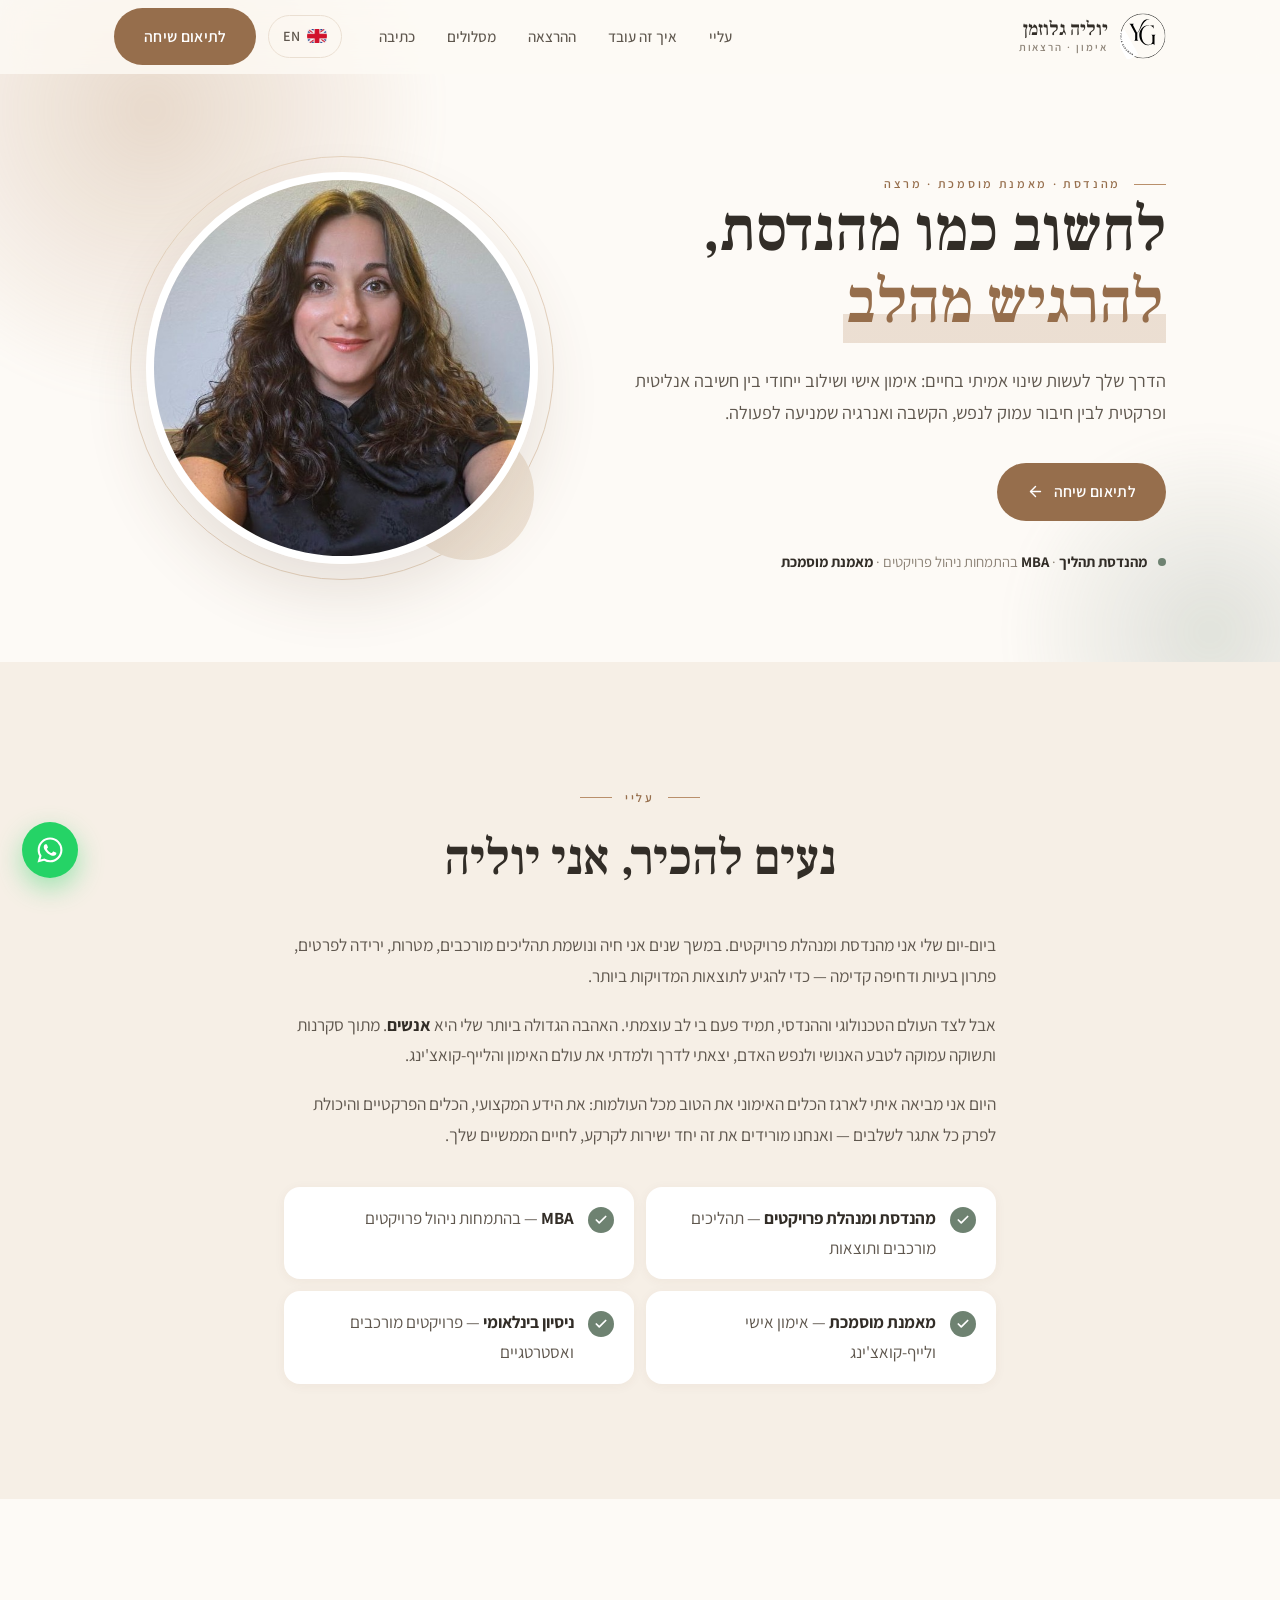
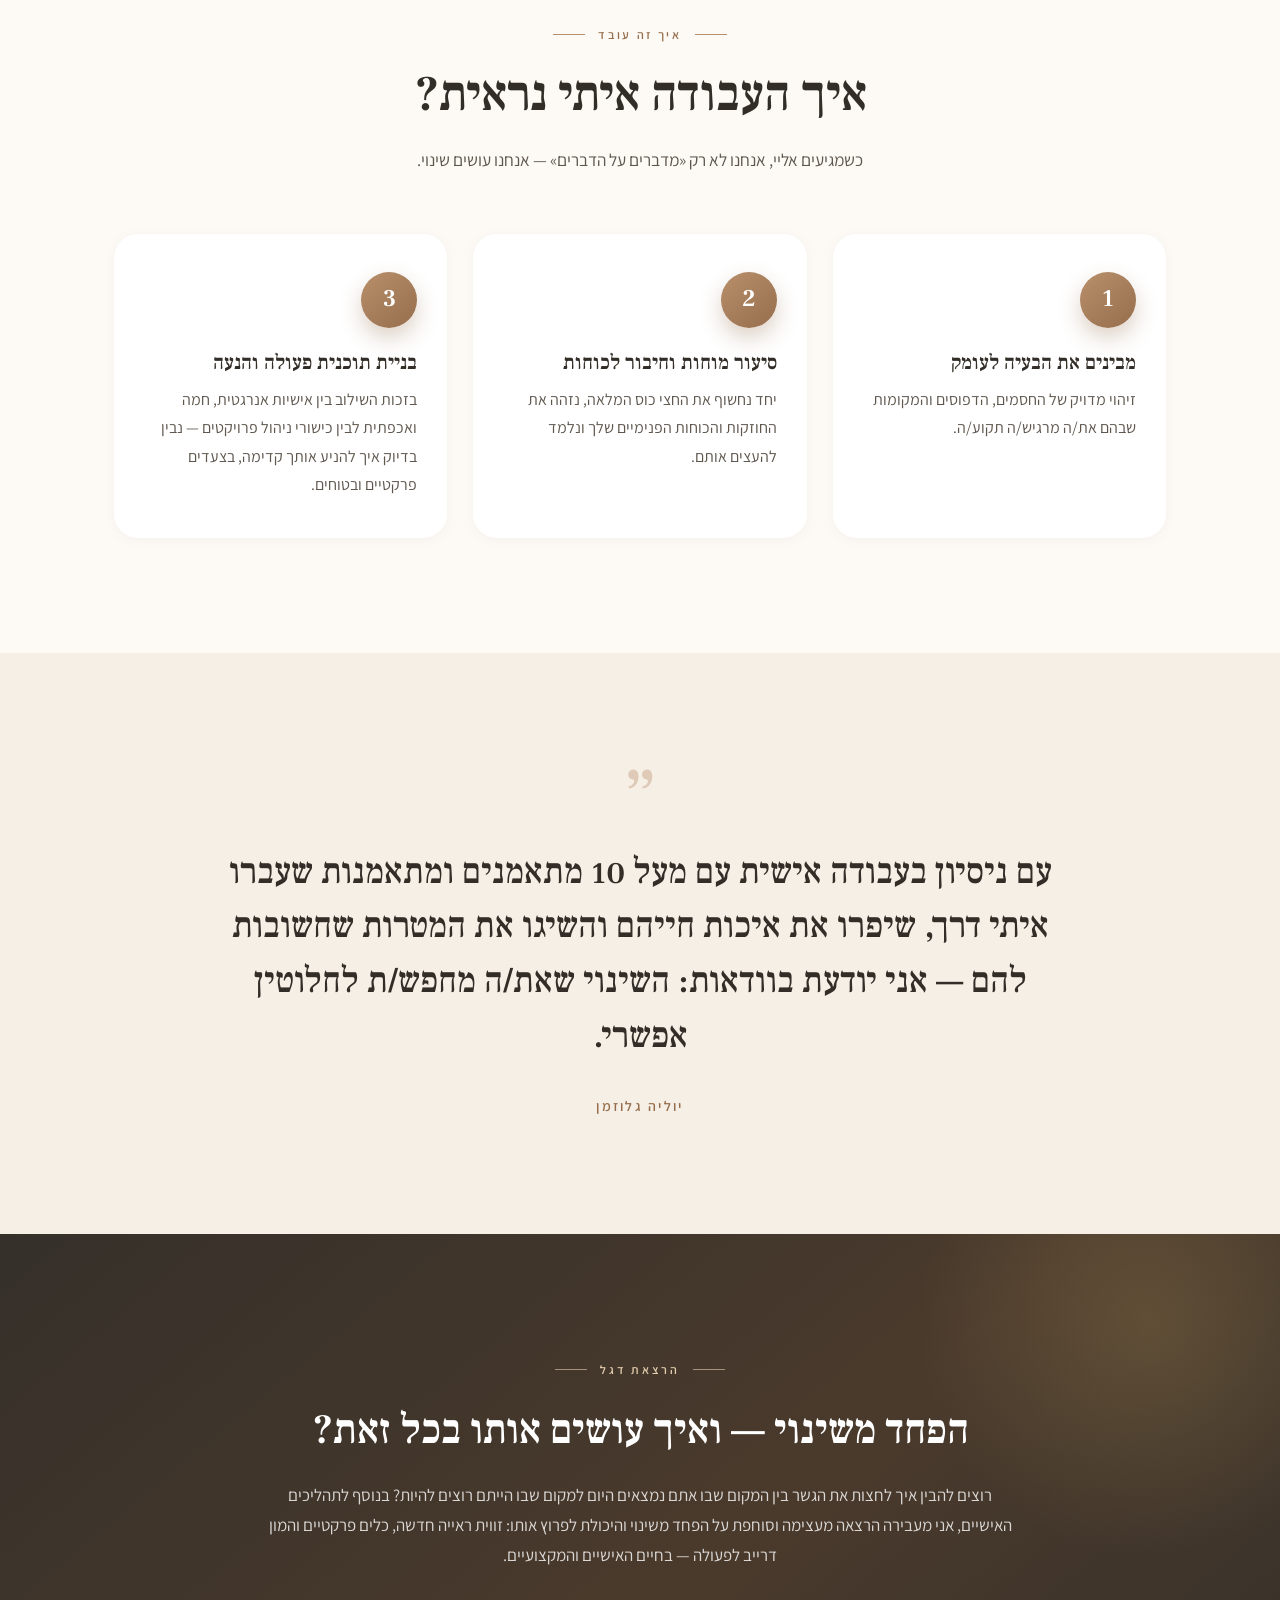
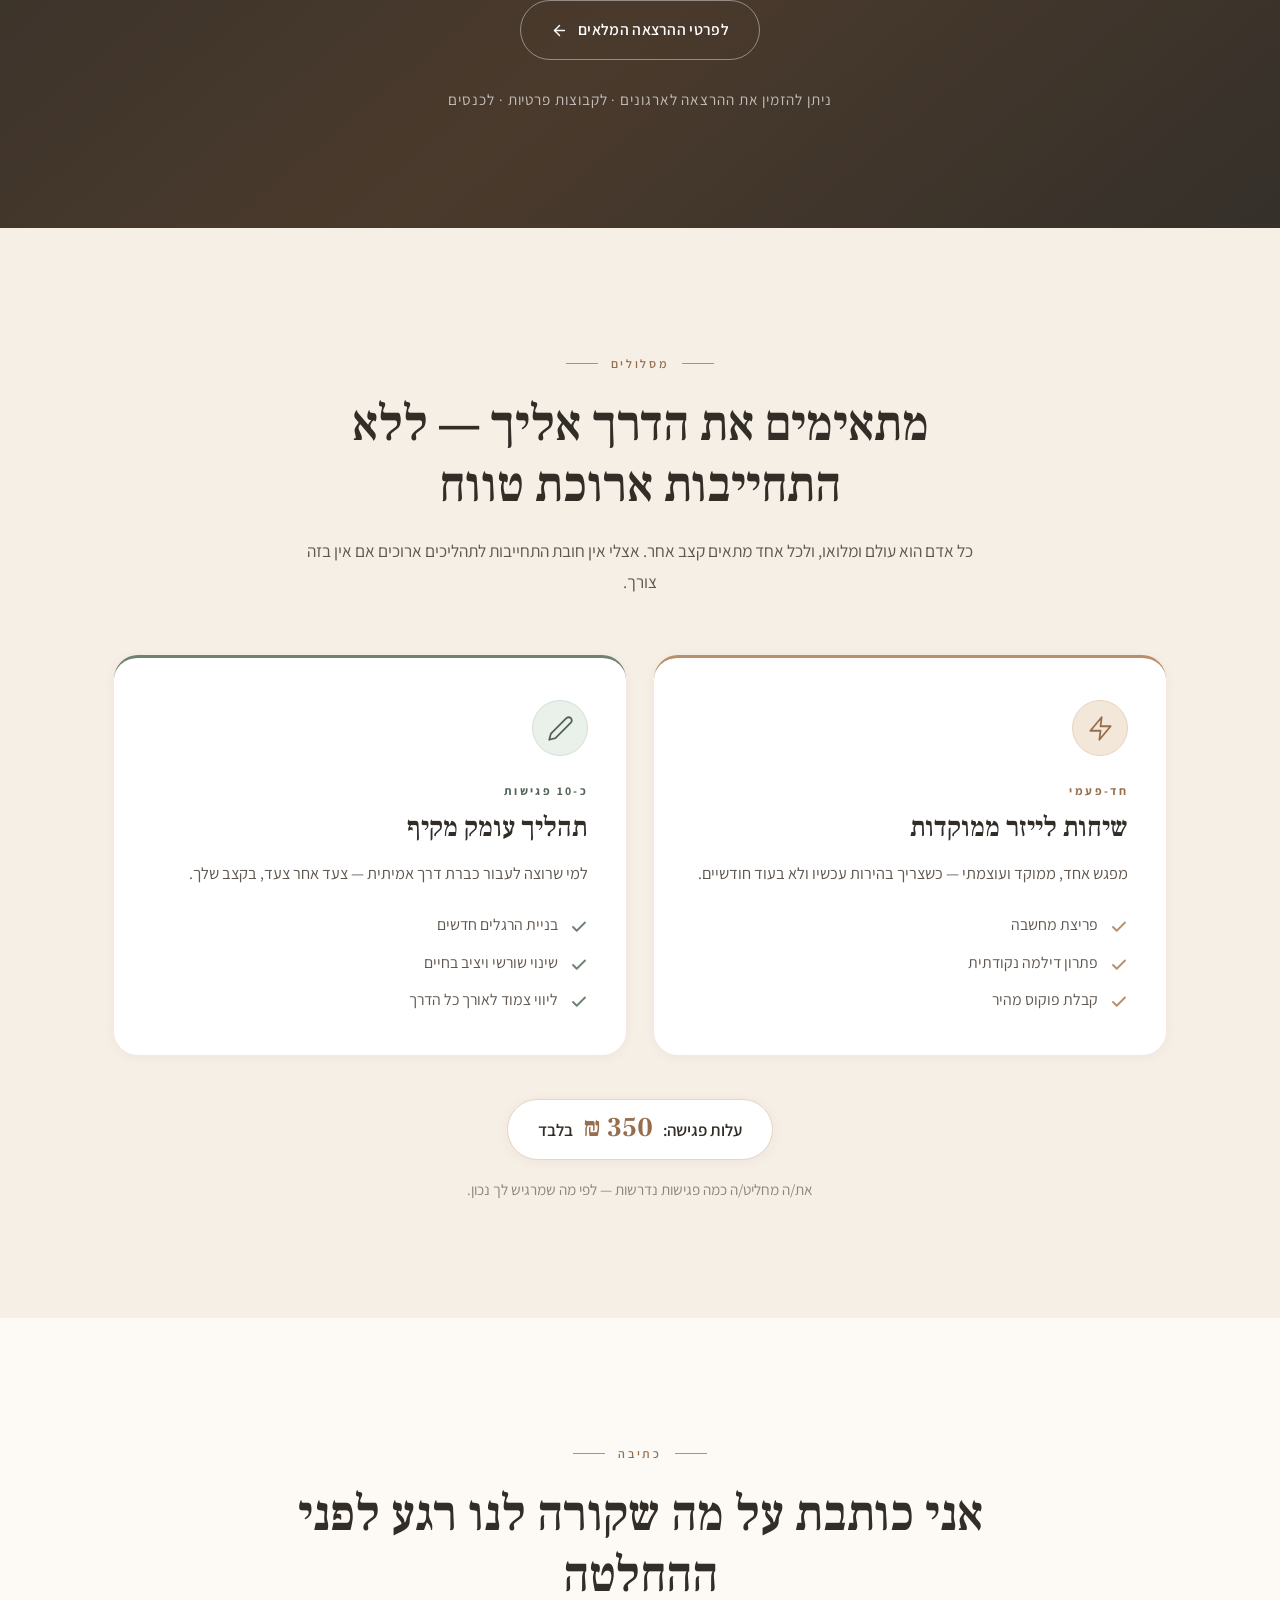
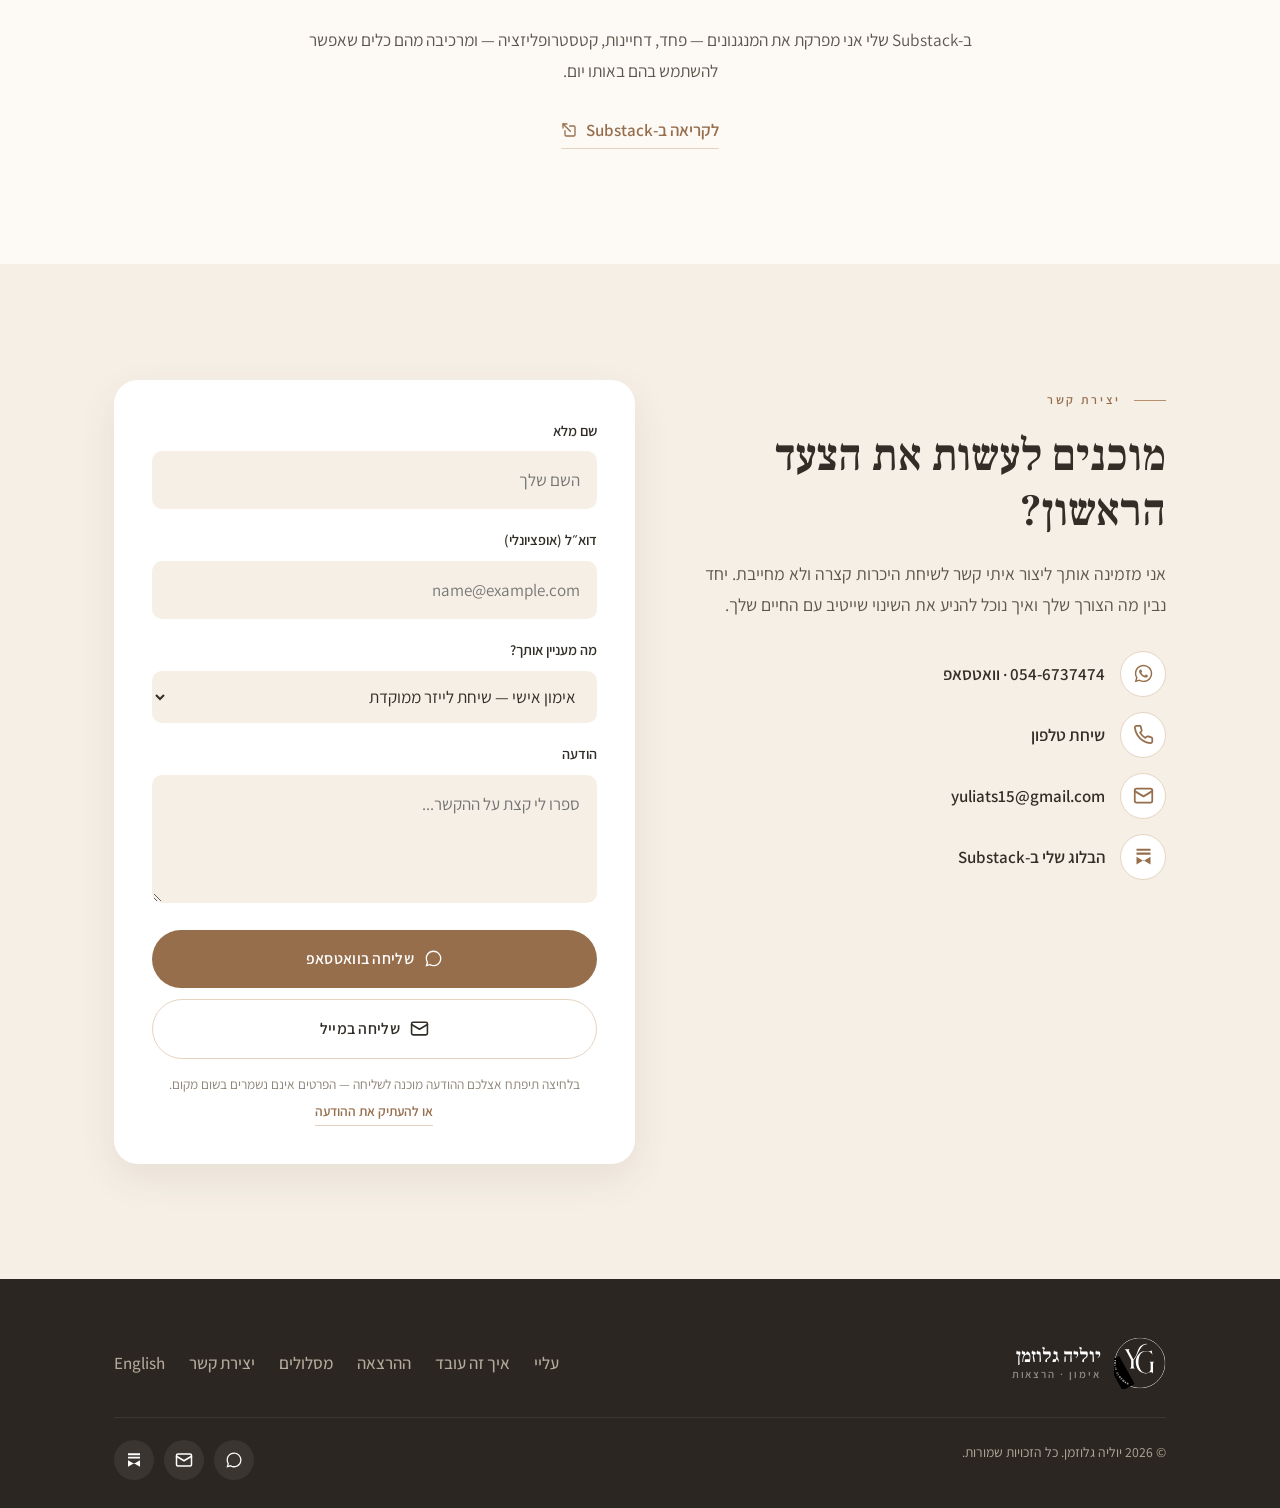
==== commit 3a80e23e: "Remove the white artifact from the logo everywhere The SVG converted from Yulia's logo PDF still con" ====
--- a/index.html
+++ b/index.html
@@ -14,7 +14,7 @@
 <meta property="og:image" content="https://yulia.gnrg360.com/assets/logo-og.png">
 <meta property="og:url" content="https://yulia.gnrg360.com/">
 <meta property="og:type" content="website">
-<link rel="icon" type="image/svg+xml" href="./assets/logo.svg">
+<link rel="icon" type="image/svg+xml" href="./assets/favicon.svg">
 <link rel="preconnect" href="https://fonts.googleapis.com">
 <link rel="preconnect" href="https://fonts.gstatic.com" crossorigin>
 <link href="https://fonts.googleapis.com/css2?family=Assistant:wght@300;400;500;600;700&family=Frank+Ruhl+Libre:wght@400;500;600;700&display=swap" rel="stylesheet">
--- a/assets/style.css
+++ b/assets/style.css
@@ -421,7 +421,7 @@
 .footer-brand { display: flex; align-items: center; gap: 13px; color: #fff; }
 .footer-brand img {
   width: 52px; height: 52px;
-  background: #fff; border-radius: 50%; padding: 3px;   /* the mark is black — needs a light chip on the dark footer */
+  filter: invert(1);   /* the mark is pure black — inverted it becomes white on the dark footer */
 }
 .footer-brand .brand-name { font-family: var(--f-head); font-weight: 600; font-size: 1.2rem; }
 .footer-brand .brand-sub { color: rgba(255,255,255,.48); }
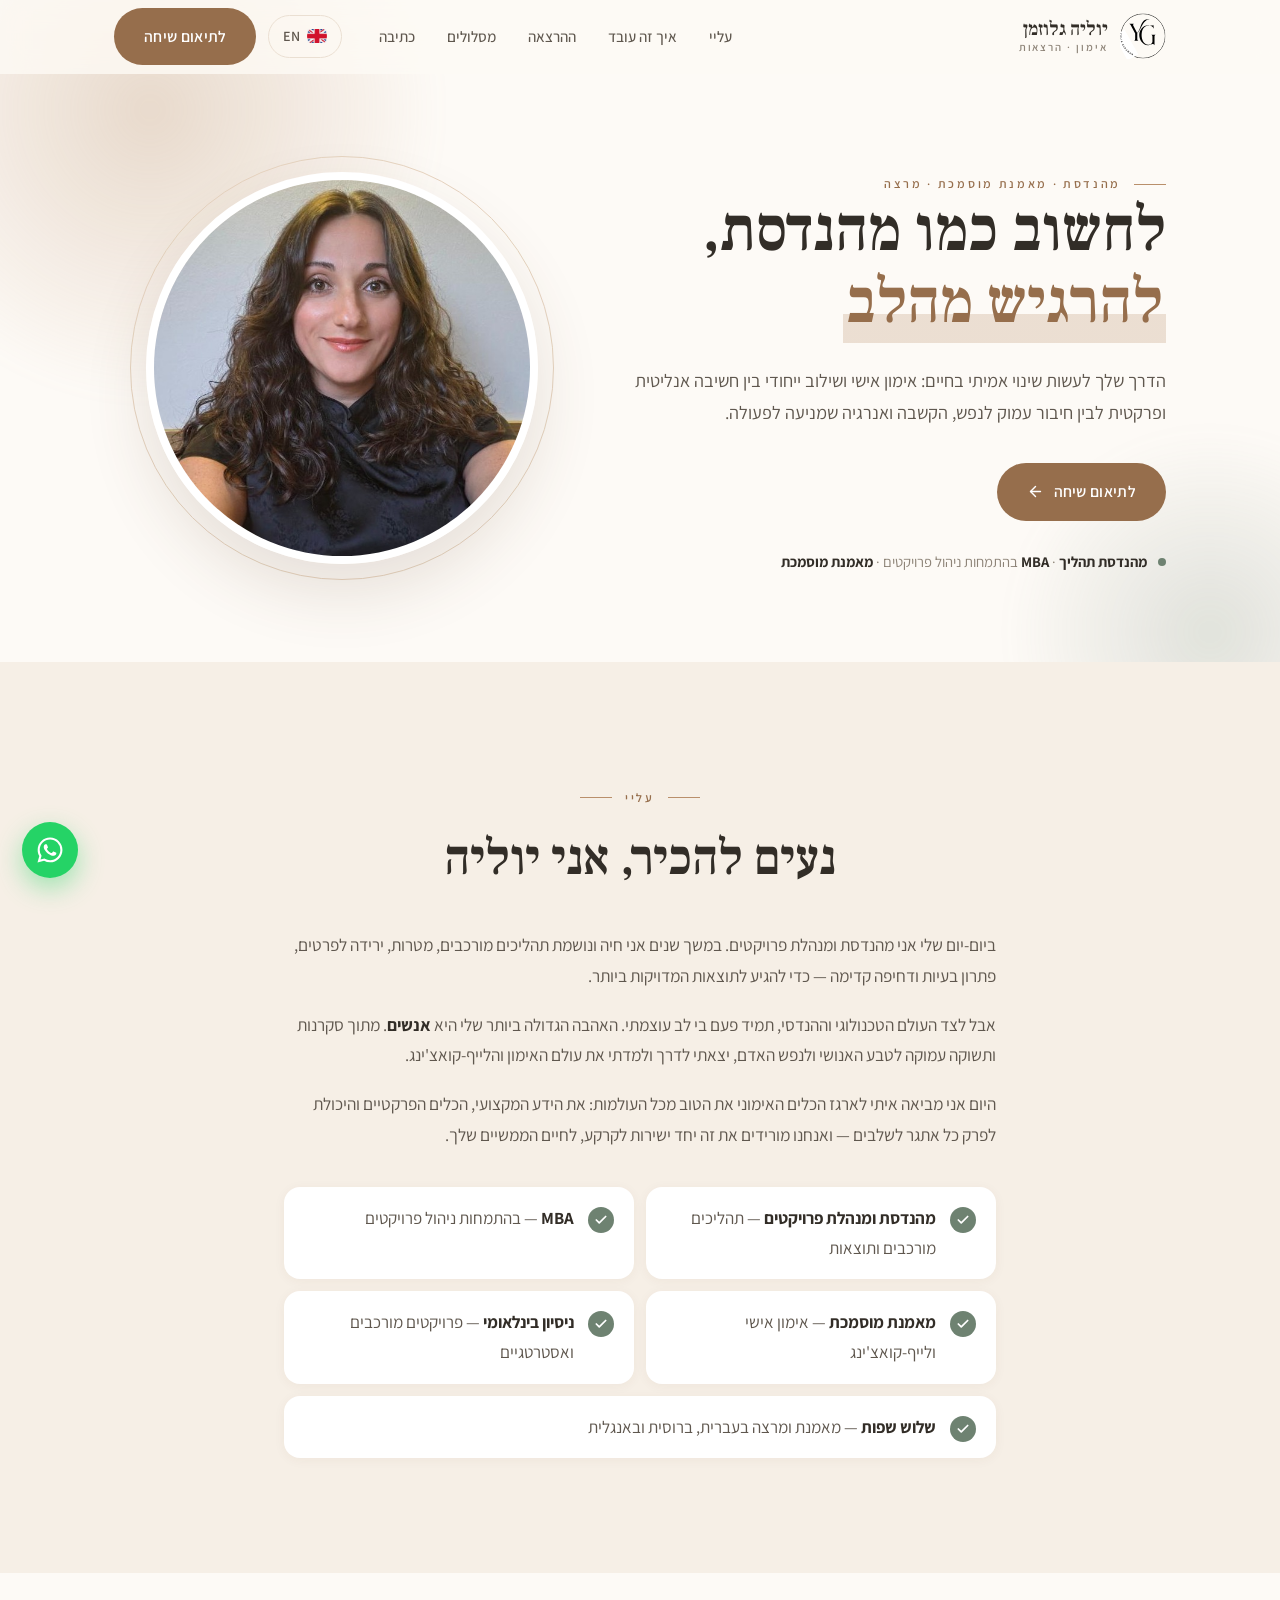
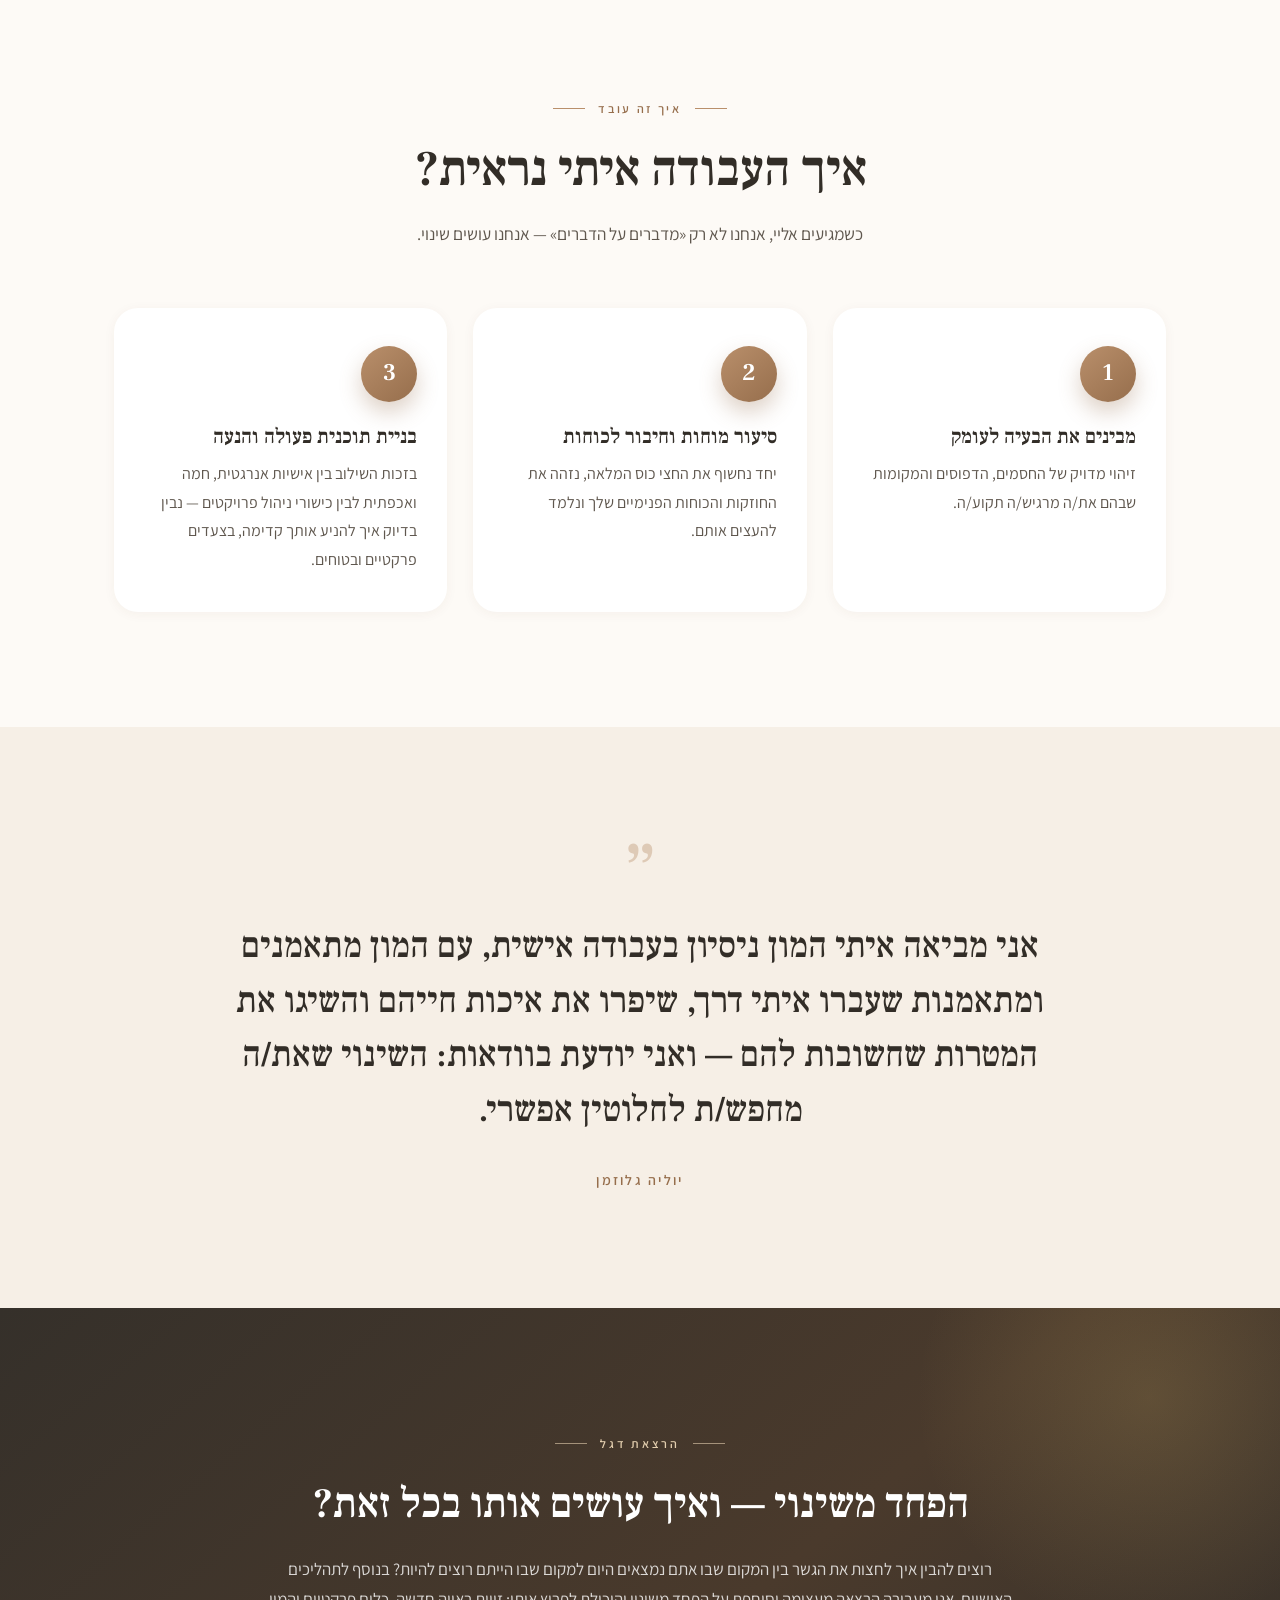
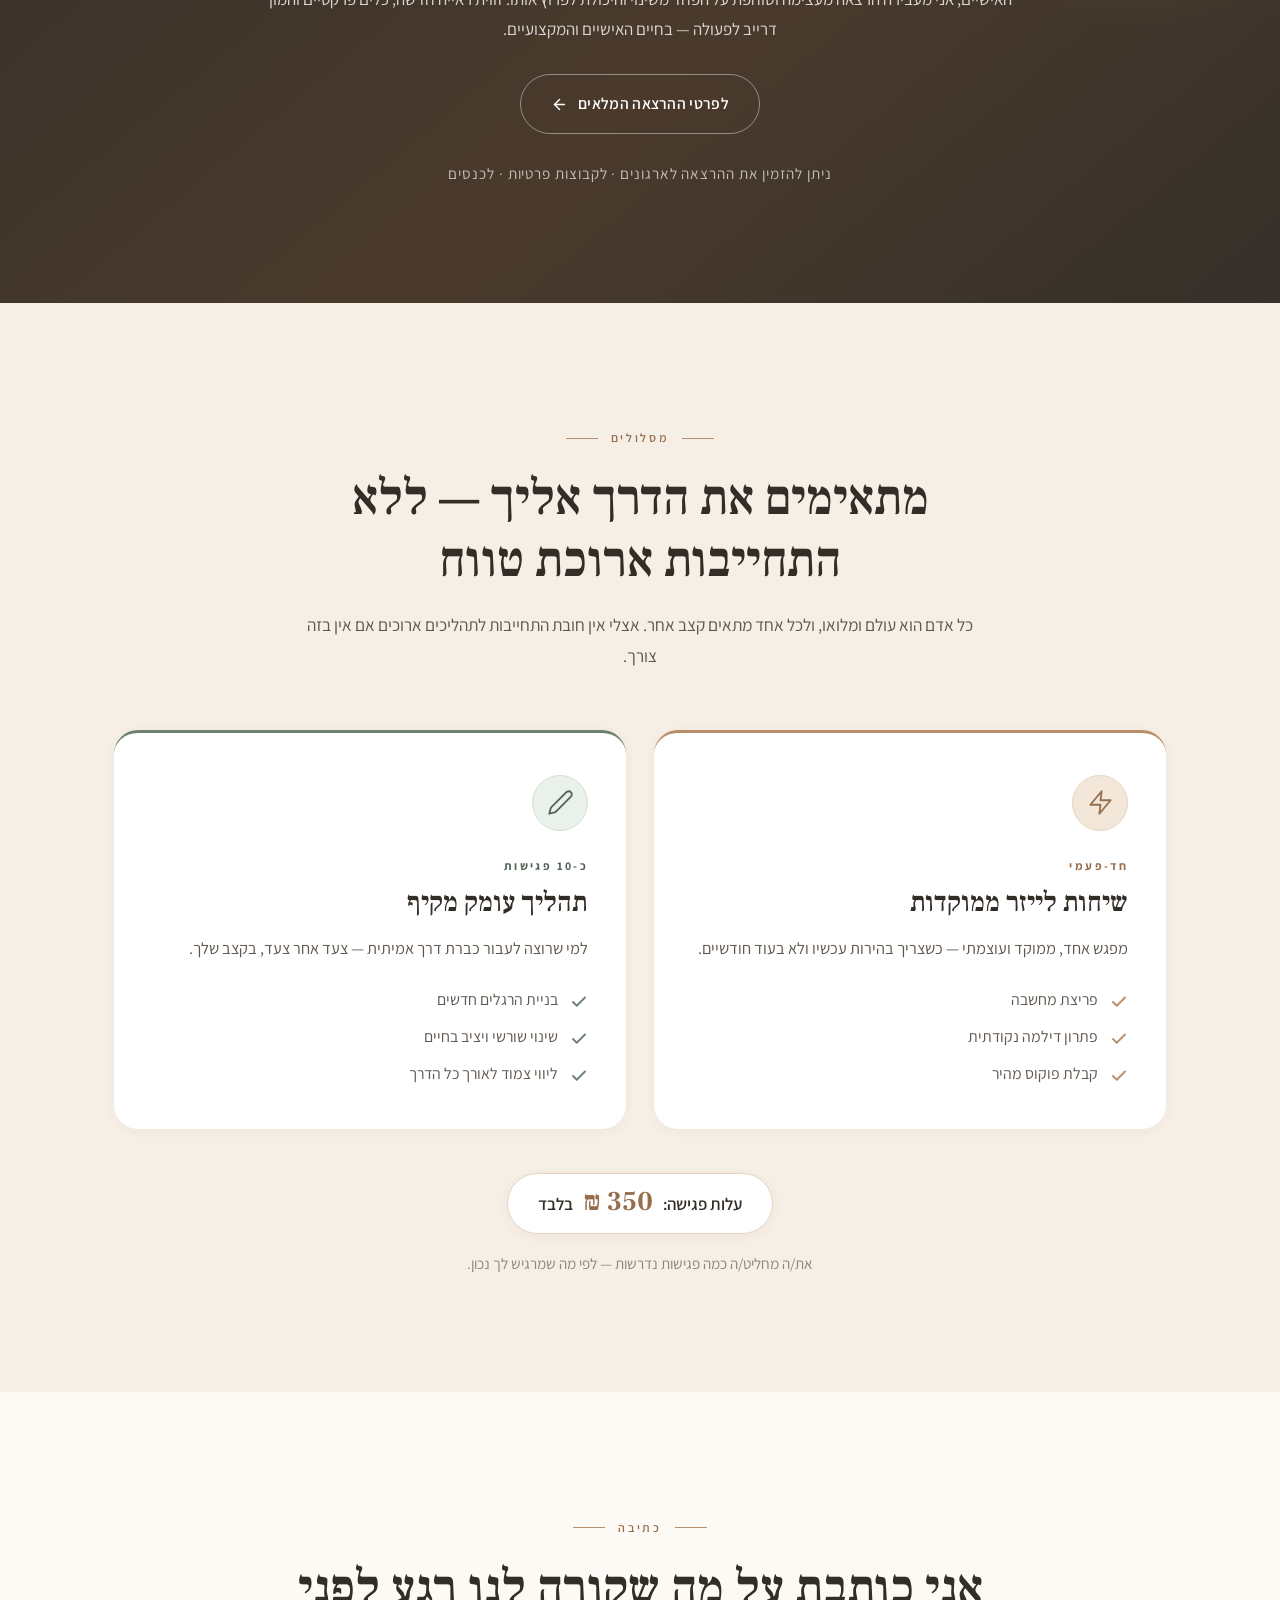
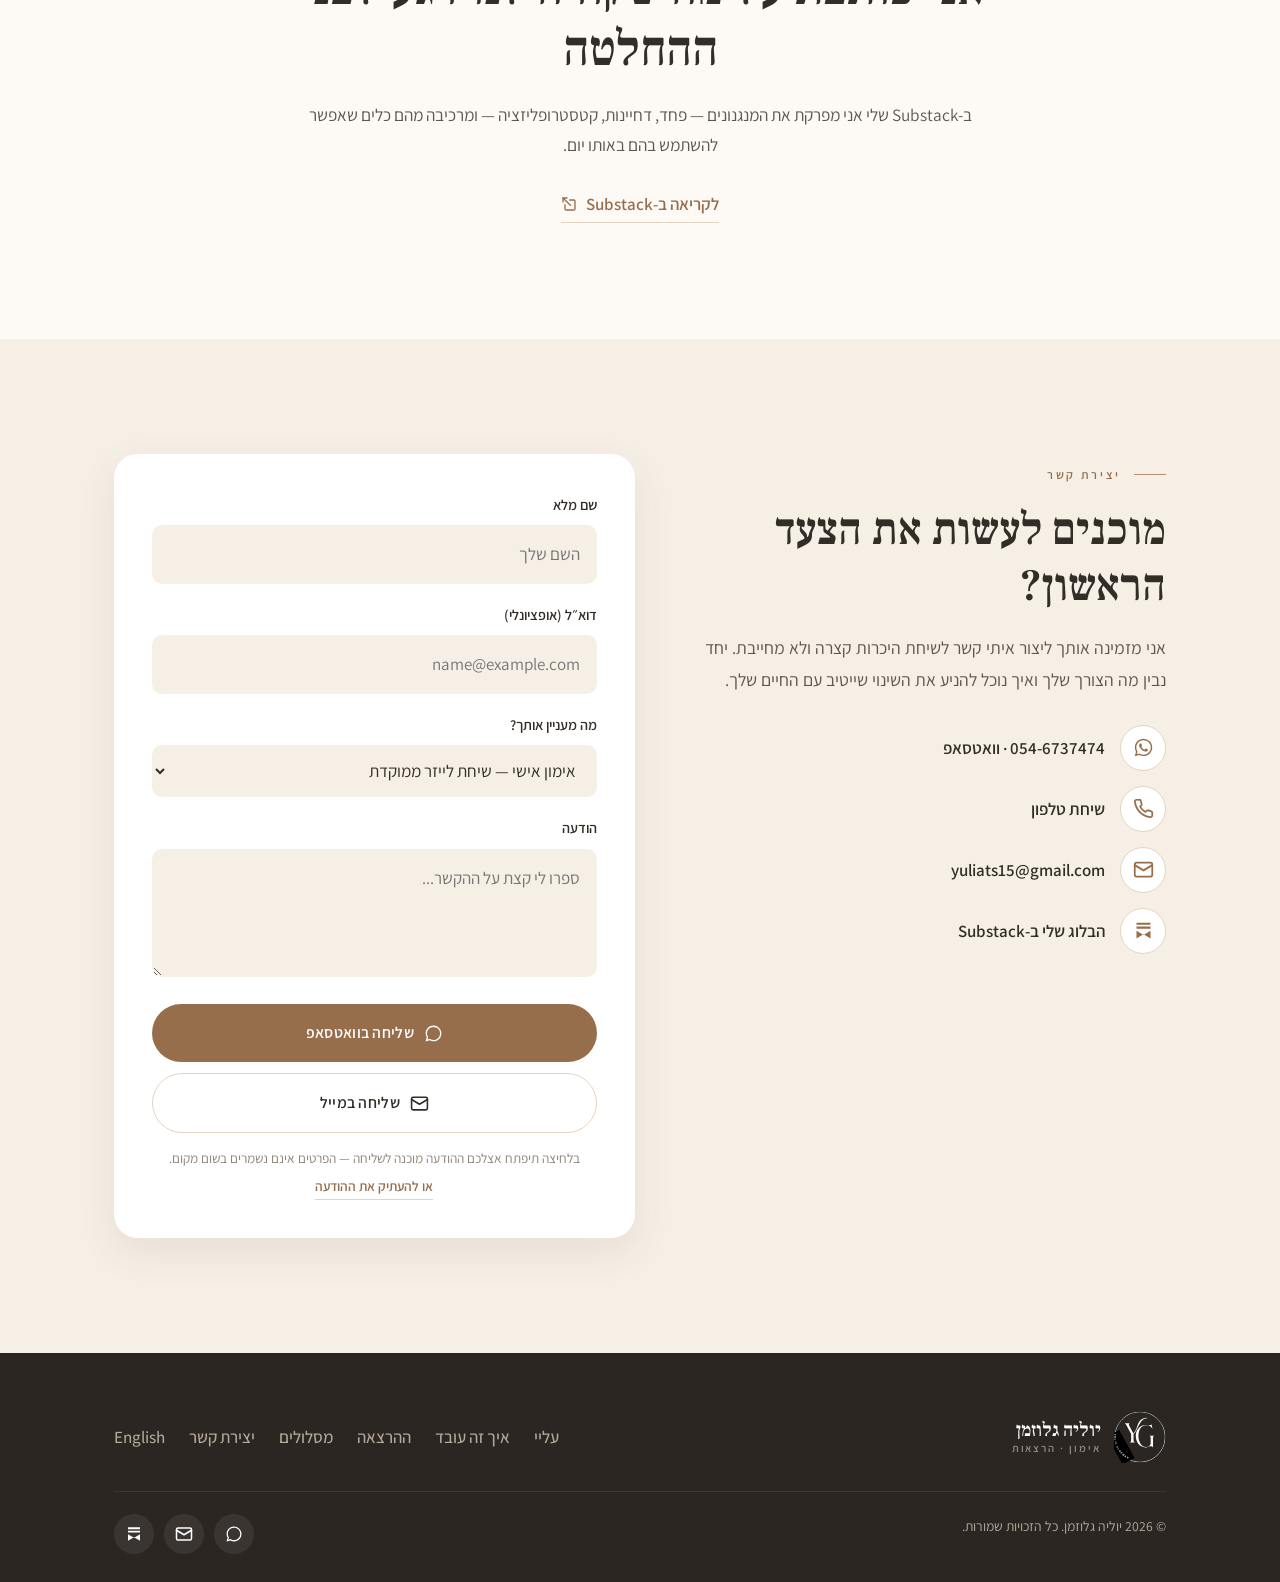
==== commit a78f535c: "Apply Yulia's WhatsApp notes - Remove the decorative circle behind the portrait (she marked it with " ====
--- a/index.html
+++ b/index.html
@@ -108,6 +108,7 @@
       <div class="cred"><span class="check"><svg viewBox="0 0 24 24" fill="none" stroke="currentColor" stroke-width="3" stroke-linecap="round" stroke-linejoin="round"><polyline points="20 6 9 17 4 12"></polyline></svg></span><span><b>MBA</b> — בהתמחות ניהול פרויקטים</span></div>
       <div class="cred"><span class="check"><svg viewBox="0 0 24 24" fill="none" stroke="currentColor" stroke-width="3" stroke-linecap="round" stroke-linejoin="round"><polyline points="20 6 9 17 4 12"></polyline></svg></span><span><b>מאמנת מוסמכת</b> — אימון אישי ולייף-קואצ'ינג</span></div>
       <div class="cred"><span class="check"><svg viewBox="0 0 24 24" fill="none" stroke="currentColor" stroke-width="3" stroke-linecap="round" stroke-linejoin="round"><polyline points="20 6 9 17 4 12"></polyline></svg></span><span><b>ניסיון בינלאומי</b> — פרויקטים מורכבים ואסטרטגיים</span></div>
+      <div class="cred" style="grid-column:1/-1"><span class="check"><svg viewBox="0 0 24 24" fill="none" stroke="currentColor" stroke-width="3" stroke-linecap="round" stroke-linejoin="round"><polyline points="20 6 9 17 4 12"></polyline></svg></span><span><b>שלוש שפות</b> — מאמנת ומרצה בעברית, ברוסית ובאנגלית</span></div>
     </div>
   </div>
 </section>
@@ -141,7 +142,7 @@
 <section class="quote">
   <div class="container reveal">
     <div class="mark" aria-hidden="true">”</div>
-    <blockquote>עם ניסיון בעבודה אישית עם מעל 10 מתאמנים ומתאמנות שעברו איתי דרך, שיפרו את איכות חייהם והשיגו את המטרות שחשובות להם — אני יודעת בוודאות: השינוי שאת/ה מחפש/ת לחלוטין אפשרי.</blockquote>
+    <blockquote>אני מביאה איתי המון ניסיון בעבודה אישית, עם המון מתאמנים ומתאמנות שעברו איתי דרך, שיפרו את איכות חייהם והשיגו את המטרות שחשובות להם — ואני יודעת בוודאות: השינוי שאת/ה מחפש/ת לחלוטין אפשרי.</blockquote>
     <cite>יוליה גלוזמן</cite>
   </div>
 </section>
--- a/assets/style.css
+++ b/assets/style.css
@@ -231,12 +231,6 @@
   border-radius: 50%; border: 1.5px solid var(--clay-line);
   z-index: -1; pointer-events: none;
 }
-.portrait::after {
-  content: ""; position: absolute; inset-block-end: 4px; inset-inline-start: 4px;
-  width: 34%; aspect-ratio: 1; border-radius: 50%;
-  background: radial-gradient(circle at 35% 35%, var(--clay-soft), var(--sand));
-  z-index: -1; pointer-events: none;
-}
 
 /* photo placeholder — shows only if the photo file is missing */
 .photo-ph {
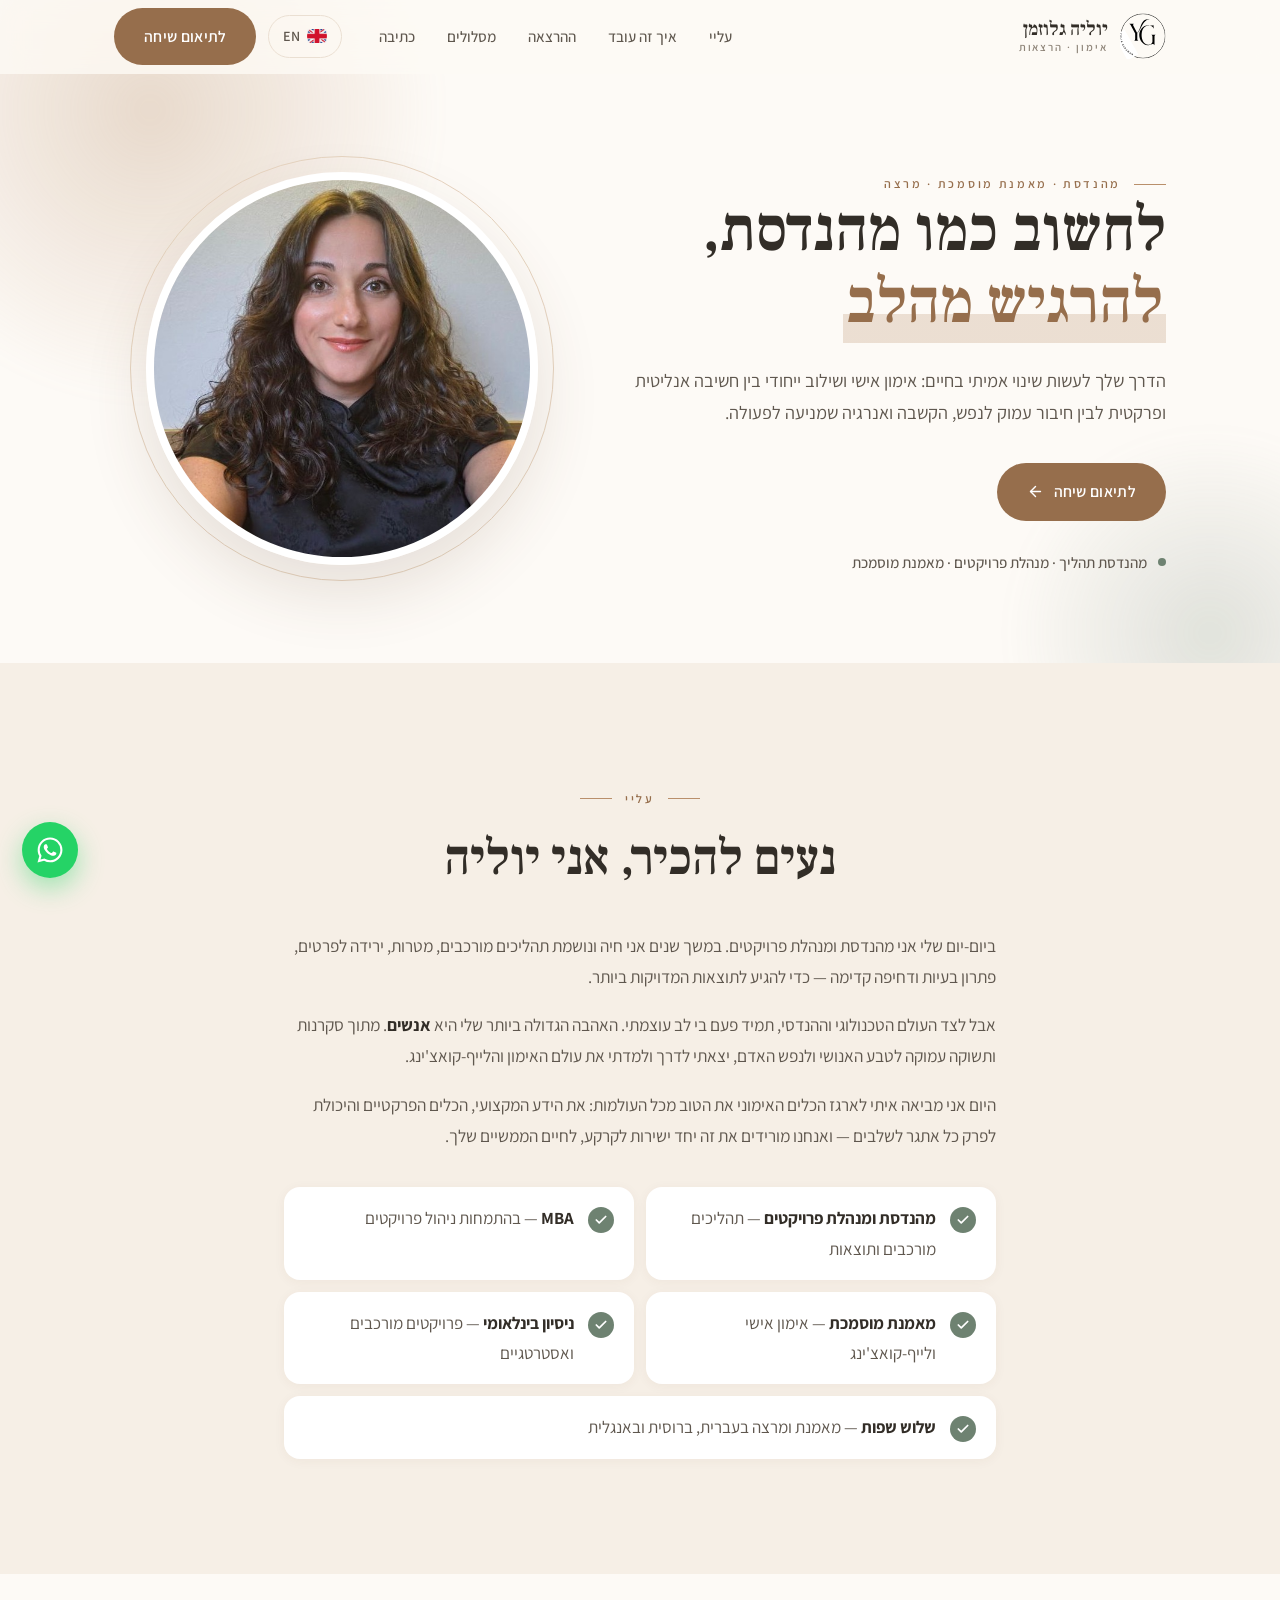
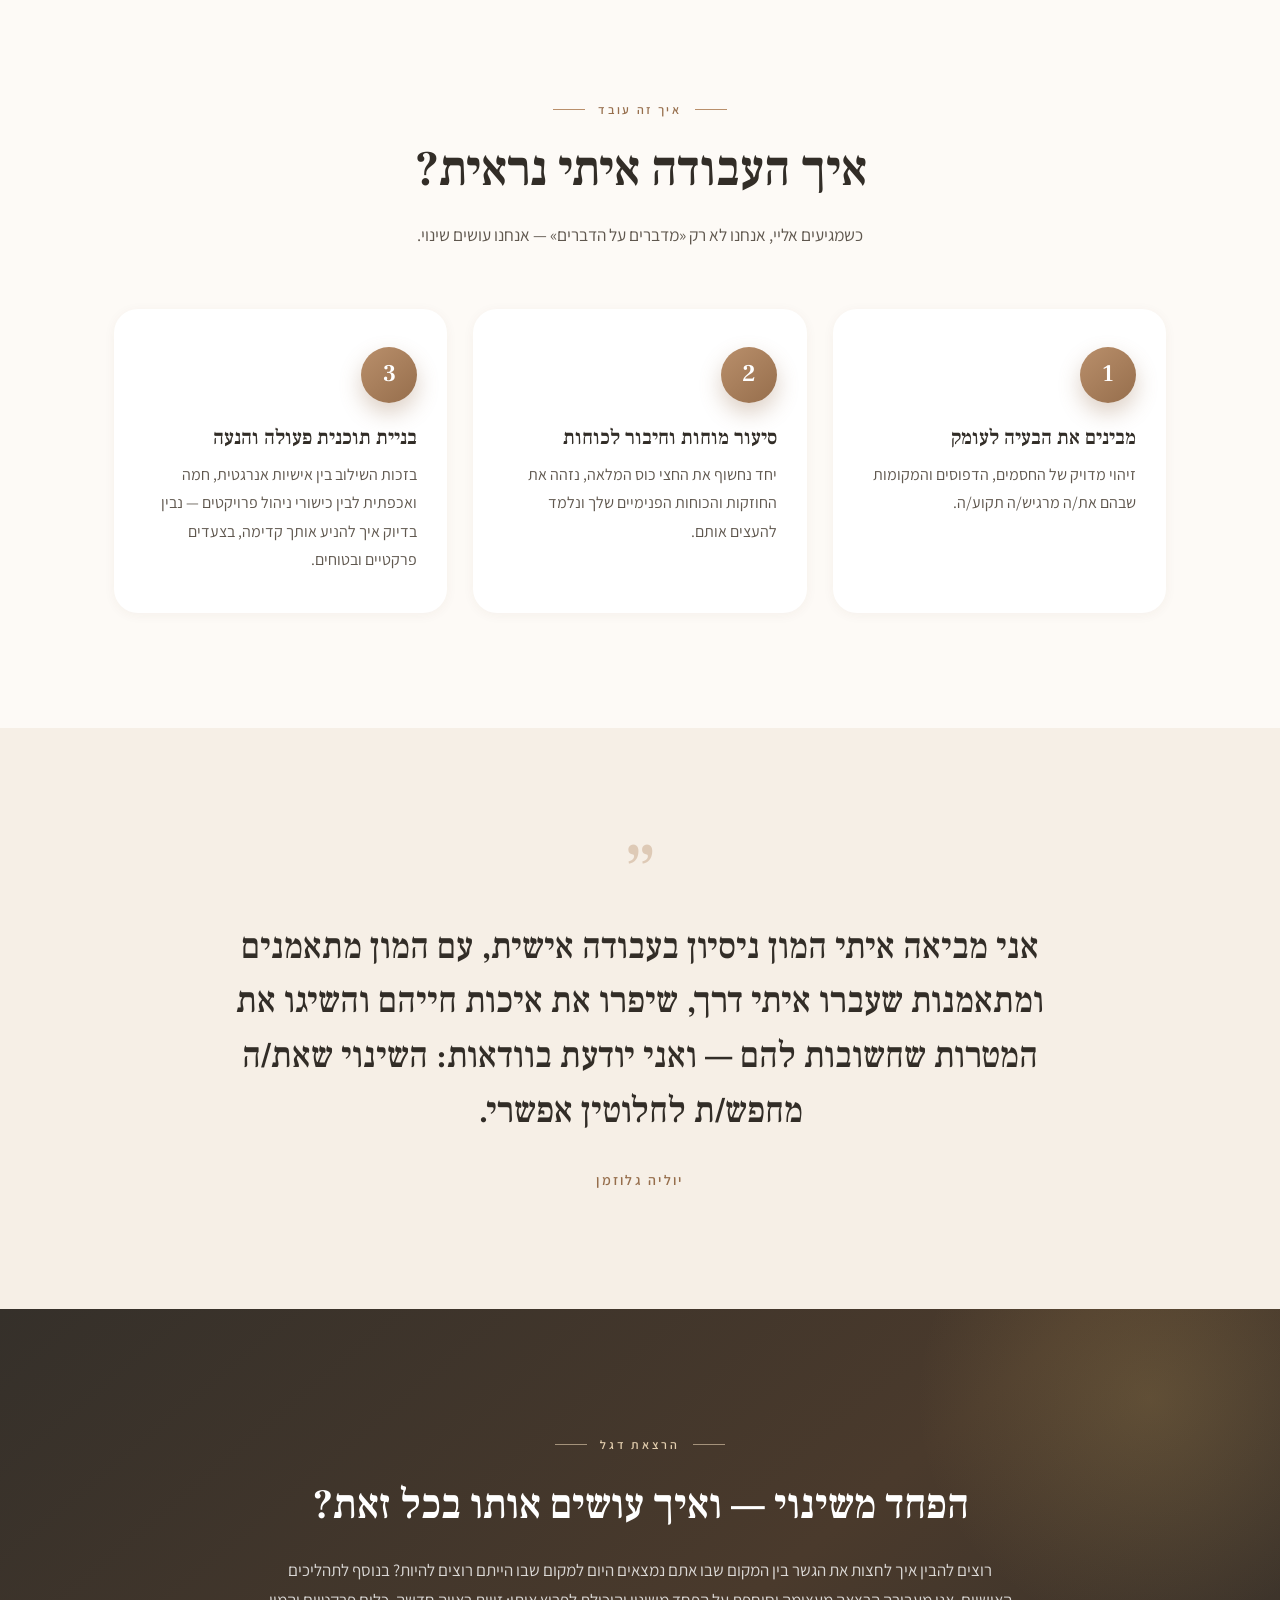
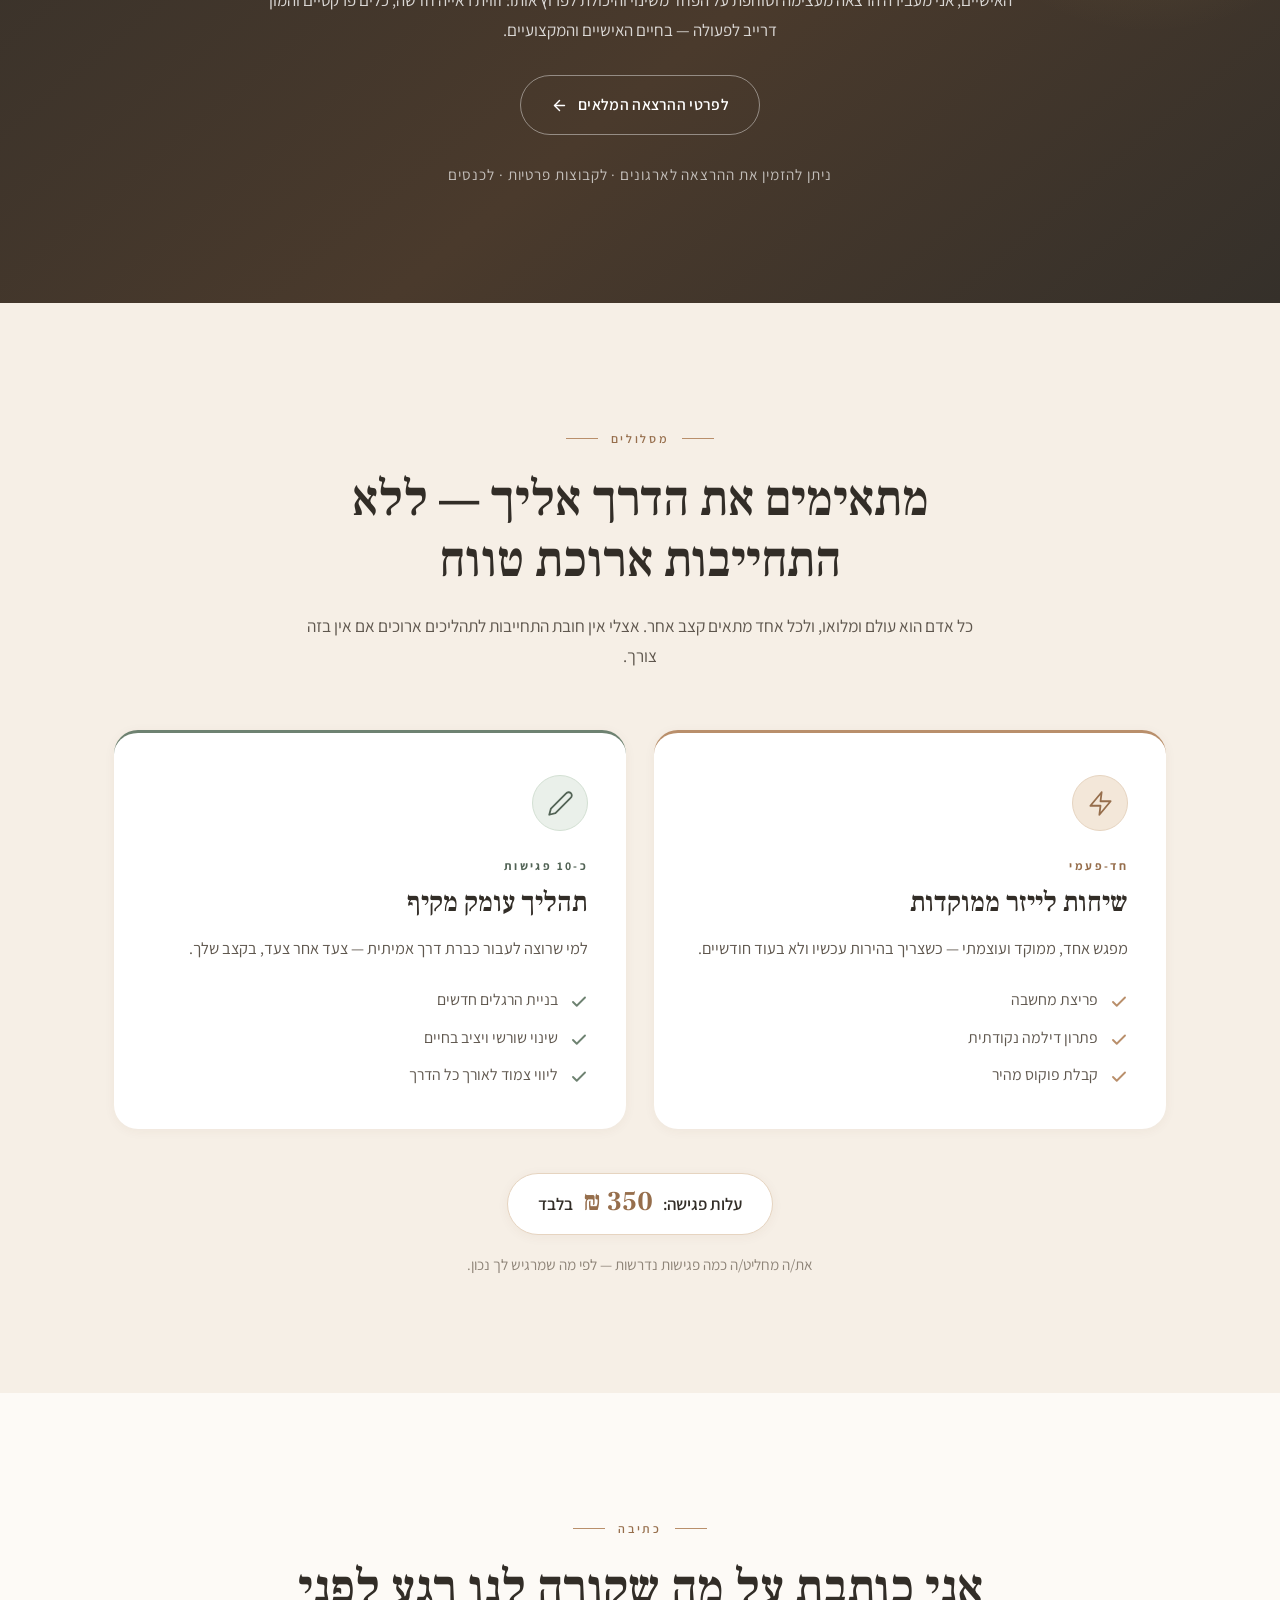
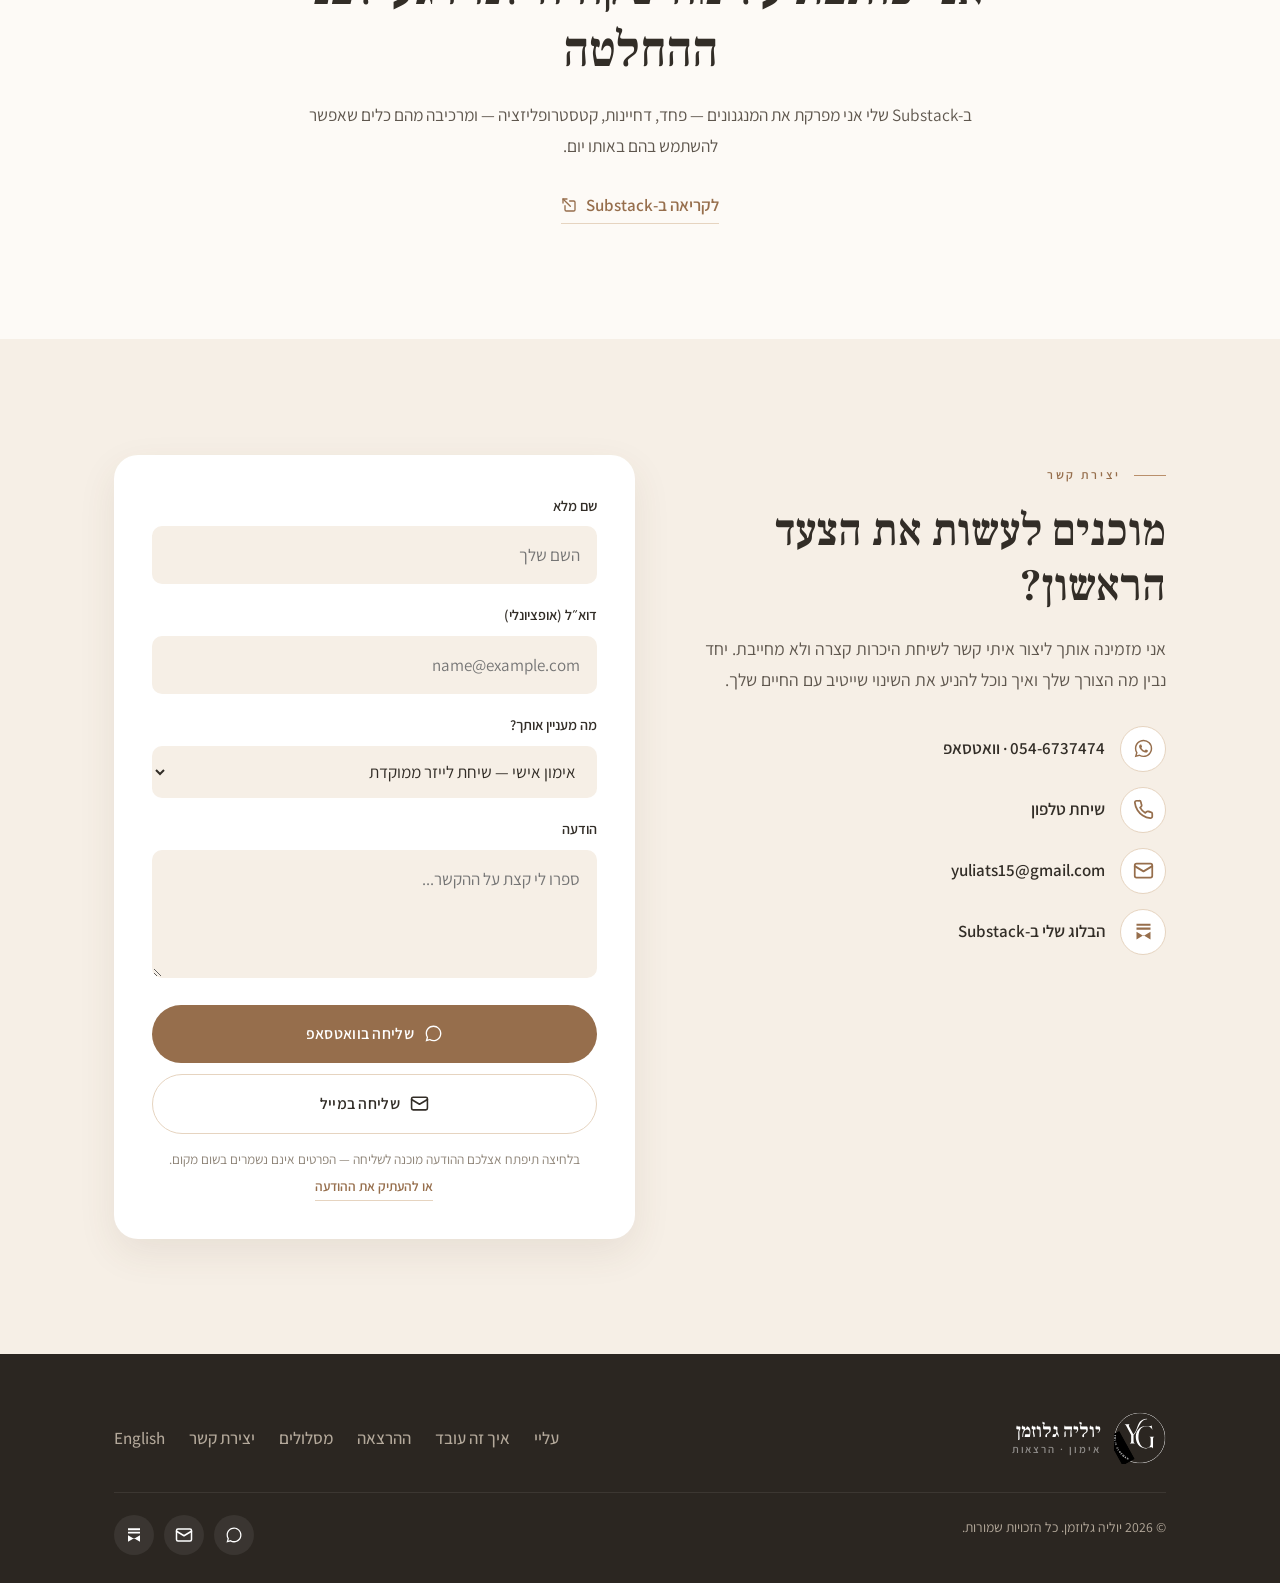
==== commit d8aaa94e: "Hero badge per Yulia: her exact titles, one uniform color "מהנדסת תהליך · מנהלת פרויקטים · מאמנת מוס" ====
--- a/index.html
+++ b/index.html
@@ -74,7 +74,7 @@
       </div>
       <div class="hero-badge reveal d3">
         <span class="dot"></span>
-        <span><b>מהנדסת תהליך</b> · <b>MBA</b> בהתמחות ניהול פרויקטים · <b>מאמנת מוסמכת</b></span>
+        <span>מהנדסת תהליך · מנהלת פרויקטים · מאמנת מוסמכת</span>
       </div>
     </div>
     <div class="hero-media reveal d2">
--- a/assets/style.css
+++ b/assets/style.css
@@ -214,8 +214,7 @@
 }
 .hero .lead { margin-top: 24px; font-size: 1.14rem; max-width: 33em; }
 .hero .cta-row { margin-top: 34px; display: flex; flex-wrap: wrap; gap: 14px; }
-.hero-badge { margin-top: 30px; display: flex; align-items: center; gap: 11px; color: var(--muted); font-size: .92rem; line-height: 1.5; }
-.hero-badge b { color: var(--ink); font-weight: 700; }
+.hero-badge { margin-top: 30px; display: flex; align-items: center; gap: 11px; color: var(--body); font-weight: 500; font-size: .95rem; line-height: 1.5; }
 .hero-badge .dot { width: 8px; height: 8px; border-radius: 50%; background: var(--sage); flex: none; }
 
 /* signature circular portrait with a fine offset ring */
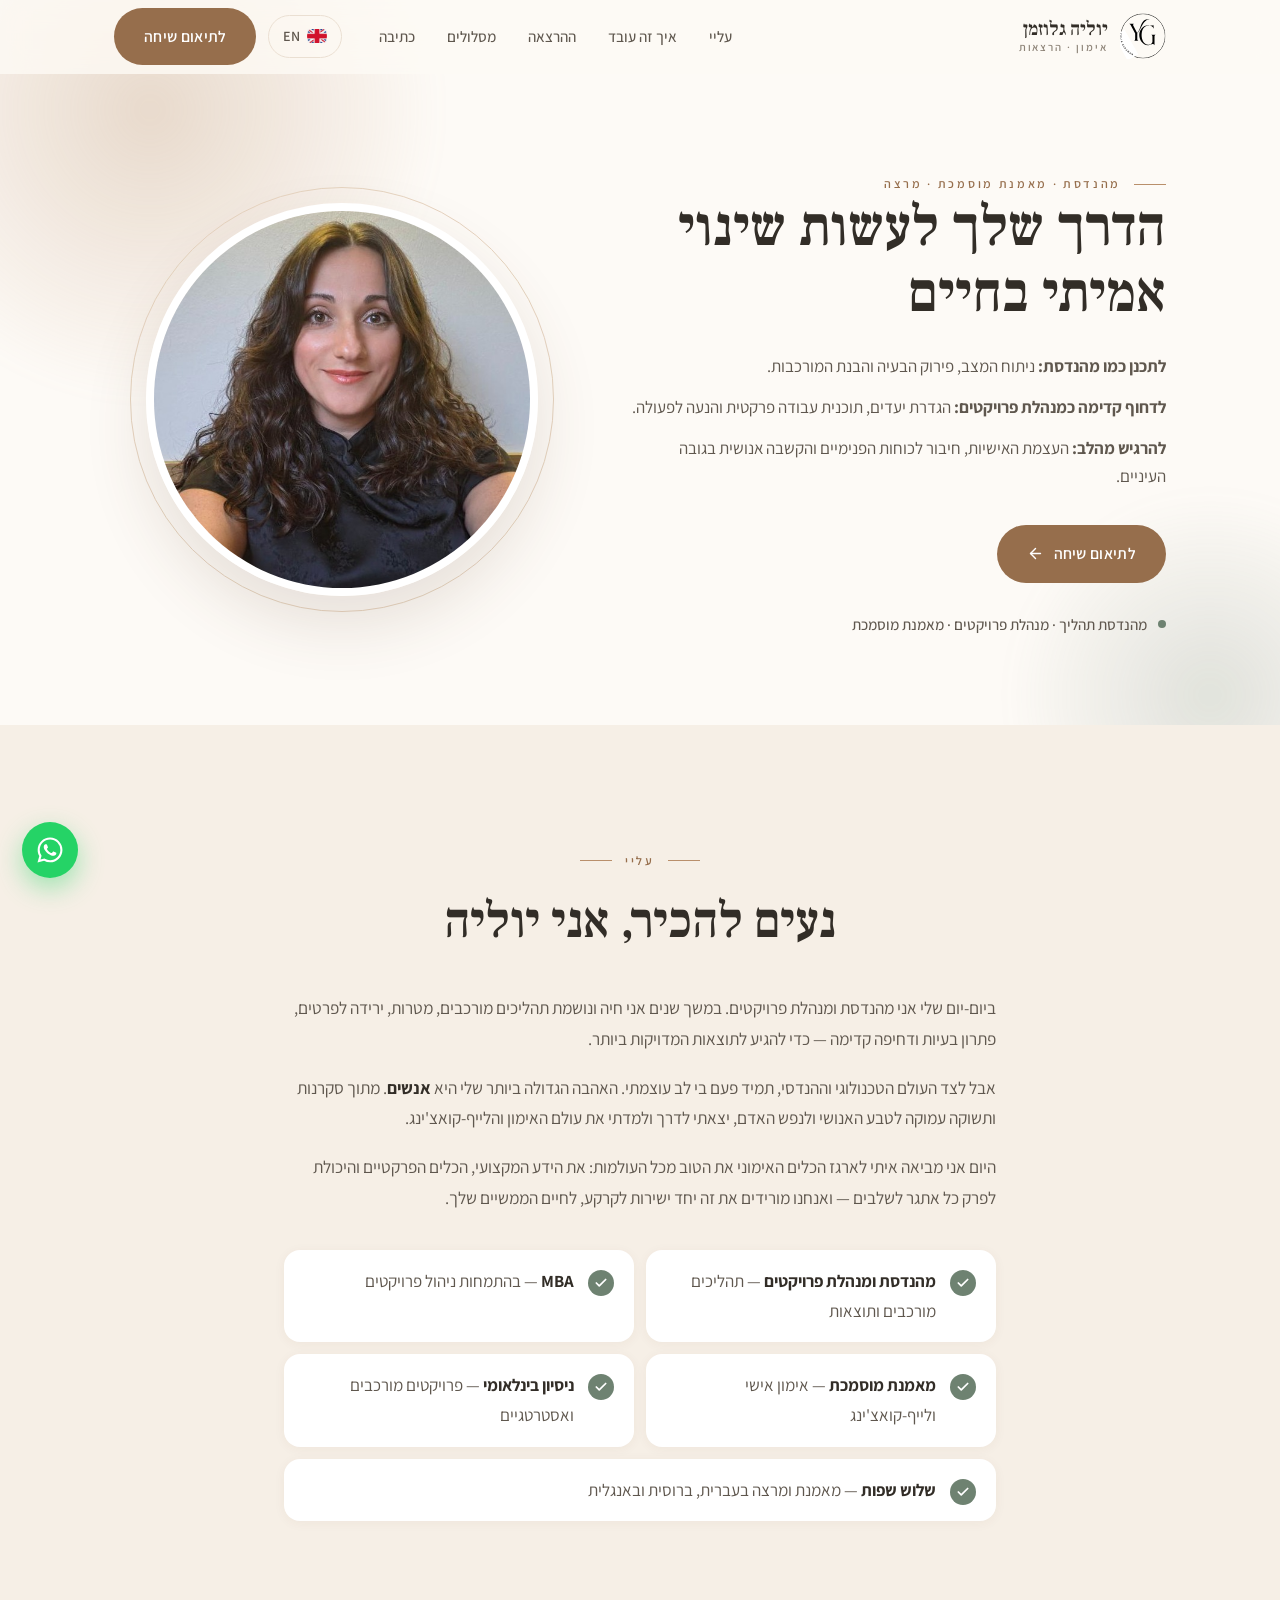
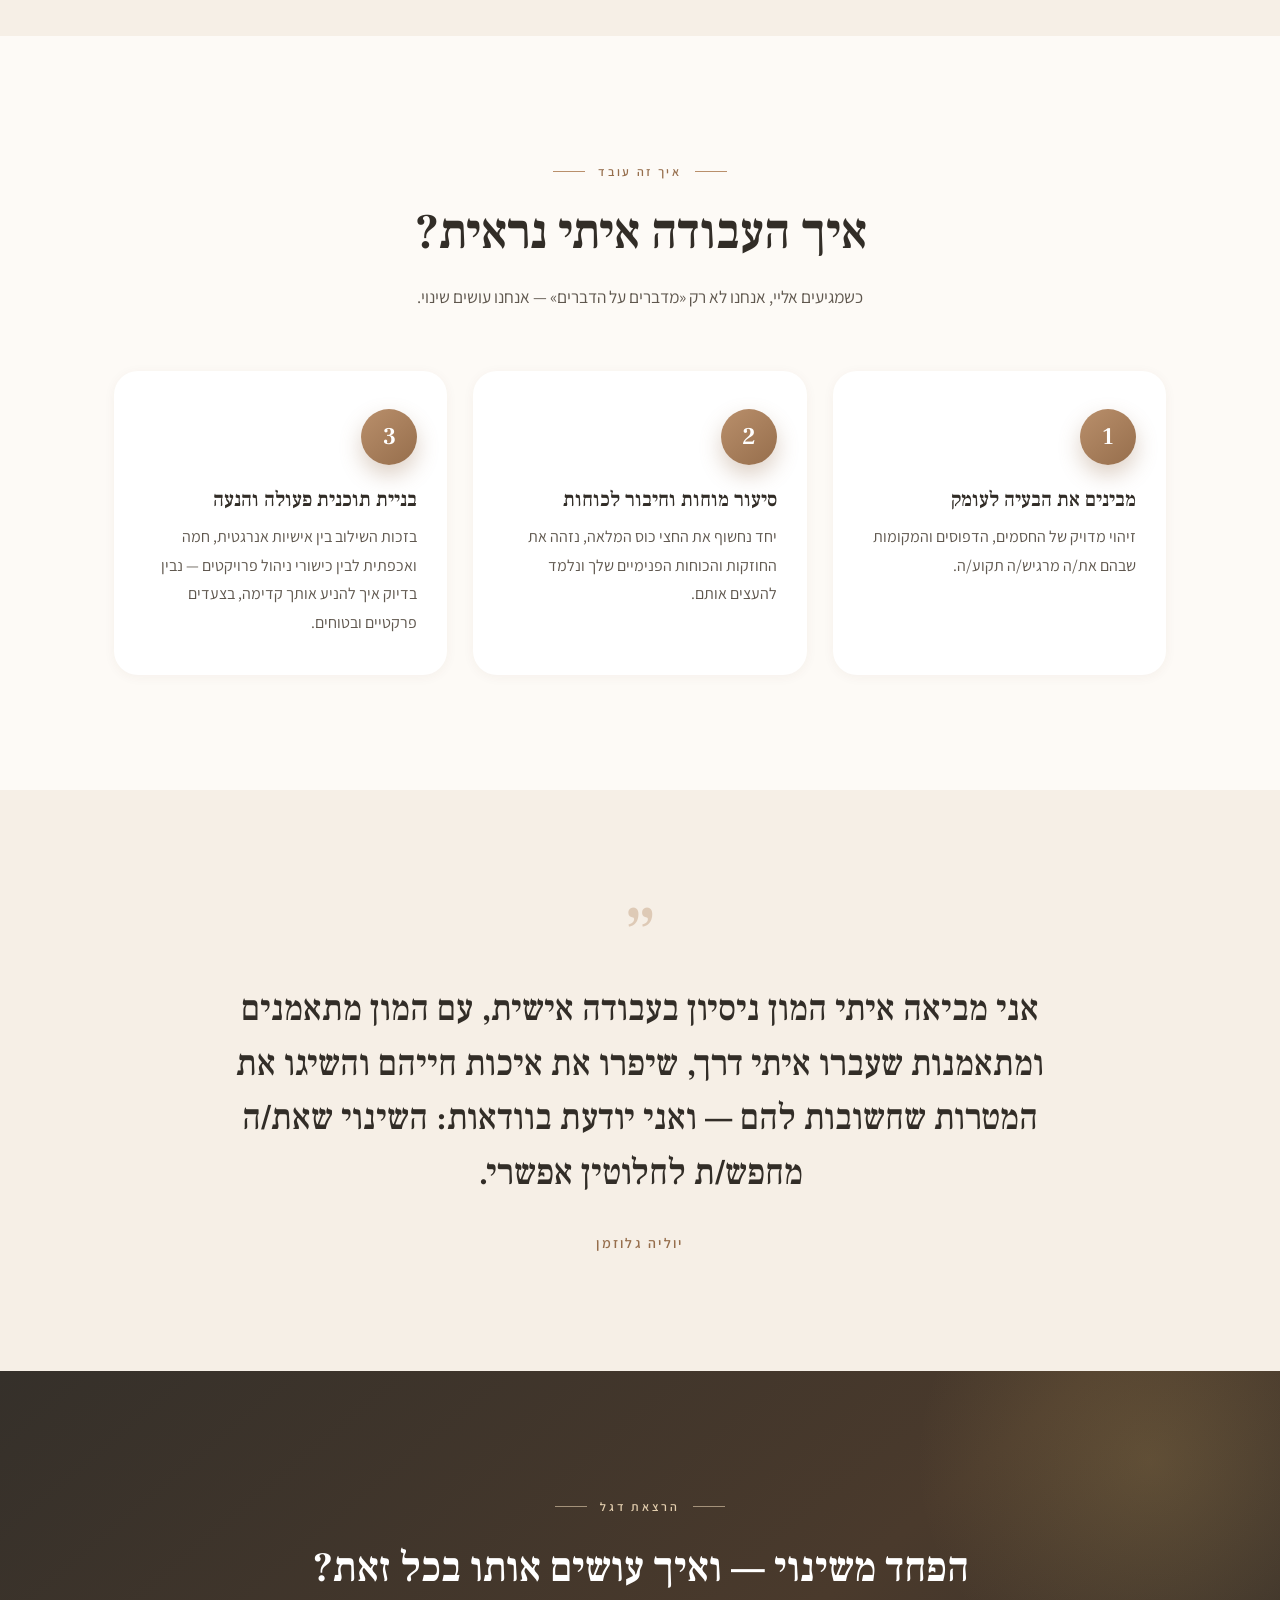
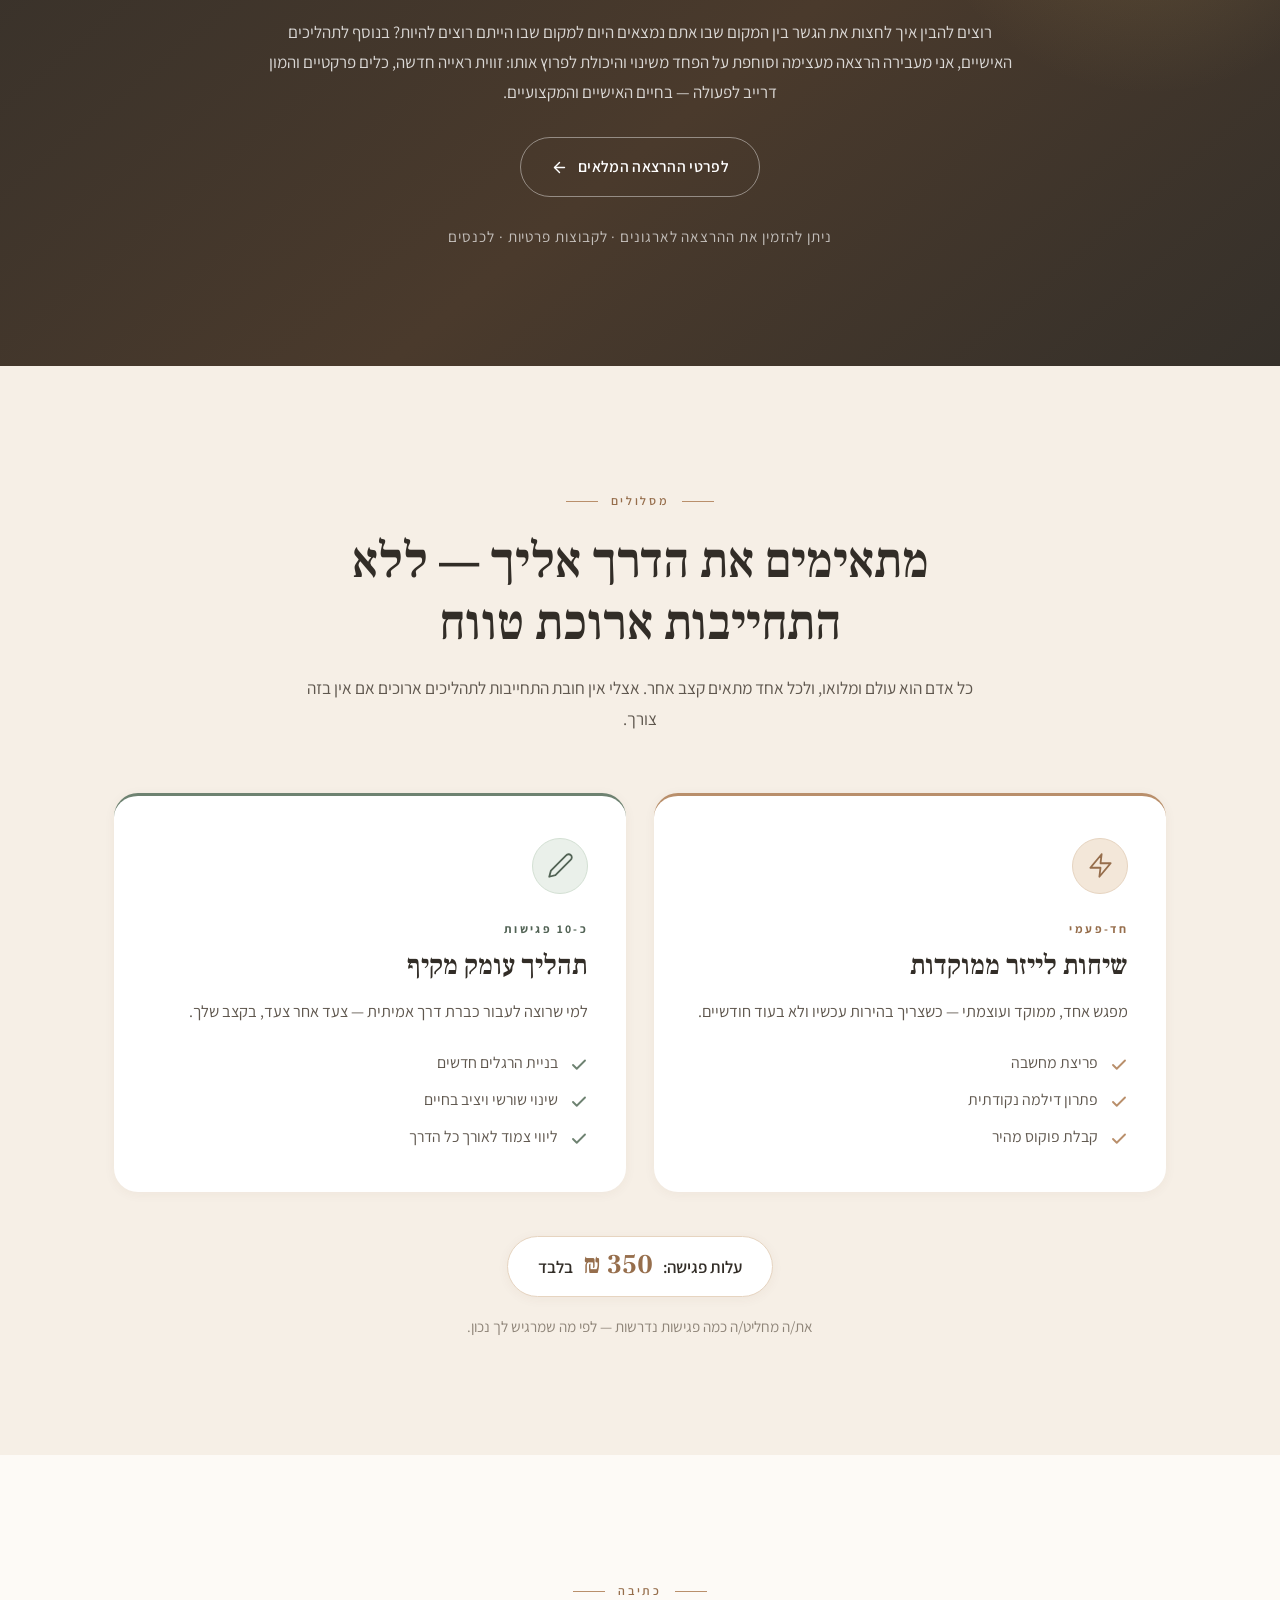
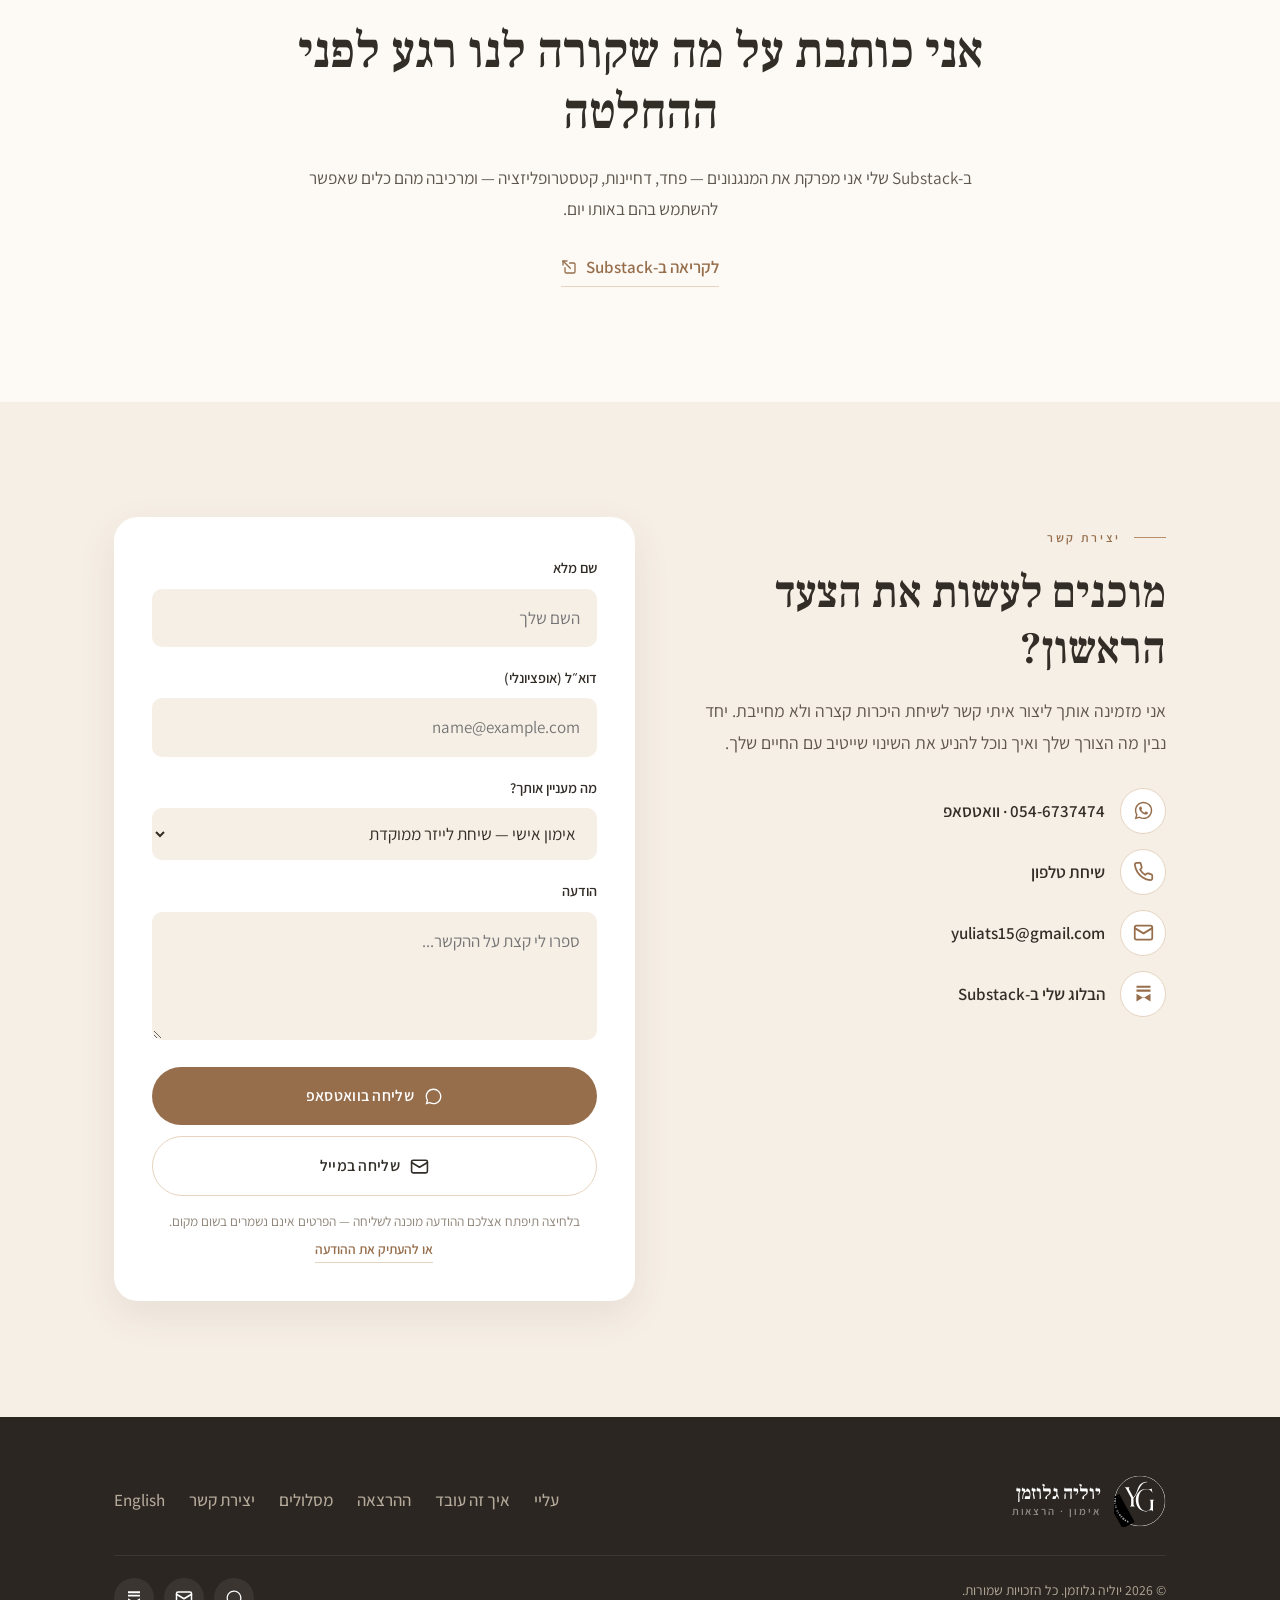
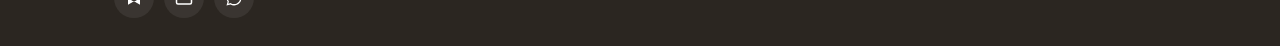
==== commit d7eb0d83: "Hero rewritten to Yulia's three-pillar text; highlight stroke removed She crossed out the highlighte" ====
--- a/index.html
+++ b/index.html
@@ -4,12 +4,12 @@
 <meta charset="utf-8">
 <meta name="viewport" content="width=device-width, initial-scale=1">
 <script>document.documentElement.classList.add('js')</script>
-<title>יוליה גלוזמן | אימון אישי והרצאות — לחשוב כמו מהנדסת, להרגיש מהלב</title>
+<title>יוליה גלוזמן | אימון אישי והרצאות — הדרך שלך לעשות שינוי אמיתי בחיים</title>
 <meta name="description" content="יוליה גלוזמן — מהנדסת, מנהלת פרויקטים ומאמנת מוסמכת. אימון אישי שמשלב חשיבה אנליטית ופרקטית עם חיבור עמוק לנפש, והרצאה מעצימה על הפחד משינוי. שיחות לייזר ממוקדות או תהליך עומק — ללא התחייבות ארוכת טווח.">
 <link rel="canonical" href="https://yulia.gnrg360.com/">
 <link rel="alternate" hreflang="he" href="https://yulia.gnrg360.com/">
 <link rel="alternate" hreflang="en" href="https://yulia.gnrg360.com/en">
-<meta property="og:title" content="יוליה גלוזמן | לחשוב כמו מהנדסת, להרגיש מהלב">
+<meta property="og:title" content="יוליה גלוזמן | הדרך שלך לעשות שינוי אמיתי בחיים">
 <meta property="og:description" content="אימון אישי ושילוב ייחודי בין חשיבה אנליטית ופרקטית לבין חיבור עמוק לנפש, הקשבה ואנרגיה שמניעה לפעולה.">
 <meta property="og:image" content="https://yulia.gnrg360.com/assets/logo-og.png">
 <meta property="og:url" content="https://yulia.gnrg360.com/">
@@ -65,8 +65,12 @@
   <div class="container hero-grid">
     <div class="hero-text">
       <span class="eyebrow reveal">מהנדסת · מאמנת מוסמכת · מרצה</span>
-      <h1 class="reveal d1">לחשוב כמו מהנדסת, <span class="accent">להרגיש מהלב</span></h1>
-      <p class="lead reveal d2">הדרך שלך לעשות שינוי אמיתי בחיים: אימון אישי ושילוב ייחודי בין חשיבה אנליטית ופרקטית לבין חיבור עמוק לנפש, הקשבה ואנרגיה שמניעה לפעולה.</p>
+      <h1 class="reveal d1">הדרך שלך לעשות שינוי אמיתי בחיים</h1>
+      <div class="hero-pillars reveal d2">
+        <p><b>לתכנן כמו מהנדסת:</b> ניתוח המצב, פירוק הבעיה והבנת המורכבות.</p>
+        <p><b>לדחוף קדימה כמנהלת פרויקטים:</b> הגדרת יעדים, תוכנית עבודה פרקטית והנעה לפעולה.</p>
+        <p><b>להרגיש מהלב:</b> העצמת האישיות, חיבור לכוחות הפנימיים והקשבה אנושית בגובה העיניים.</p>
+      </div>
       <div class="cta-row reveal d3">
         <a class="btn btn-primary" href="#contact">לתיאום שיחה
           <svg class="arrow" viewBox="0 0 24 24" fill="none" stroke="currentColor" stroke-width="2" stroke-linecap="round" stroke-linejoin="round"><line x1="5" y1="12" x2="19" y2="12"></line><polyline points="12 5 19 12 12 19"></polyline></svg>
--- a/assets/style.css
+++ b/assets/style.css
@@ -204,15 +204,12 @@
   to   { transform: translate(-34px, 26px) scale(1.06); }
 }
 .hero-grid { position: relative; z-index: 1; display: grid; grid-template-columns: 1.08fr .92fr; gap: 60px; align-items: center; }
-.hero h1 { font-size: clamp(2.3rem, 5.2vw, 3.9rem); line-height: 1.16; }
-/* warm highlighter stroke instead of a gradient-filled headline */
-.hero h1 .accent {
-  color: var(--clay-deep);
-  background-image: linear-gradient(transparent 64%, rgba(185,143,107,.26) 64%);
-  background-repeat: no-repeat;
-  padding-inline: .05em;
-}
+.hero h1 { font-size: clamp(2.2rem, 4.8vw, 3.5rem); line-height: 1.18; }
 .hero .lead { margin-top: 24px; font-size: 1.14rem; max-width: 33em; }
+/* the three pillars under the headline — one uniform color, weight does the work */
+.hero-pillars { margin-top: 26px; display: grid; gap: 13px; max-width: 34em; }
+.hero-pillars p { font-size: 1.06rem; line-height: 1.65; color: var(--body); }
+.hero-pillars b { font-weight: 700; color: inherit; }
 .hero .cta-row { margin-top: 34px; display: flex; flex-wrap: wrap; gap: 14px; }
 .hero-badge { margin-top: 30px; display: flex; align-items: center; gap: 11px; color: var(--body); font-weight: 500; font-size: .95rem; line-height: 1.5; }
 .hero-badge .dot { width: 8px; height: 8px; border-radius: 50%; background: var(--sage); flex: none; }
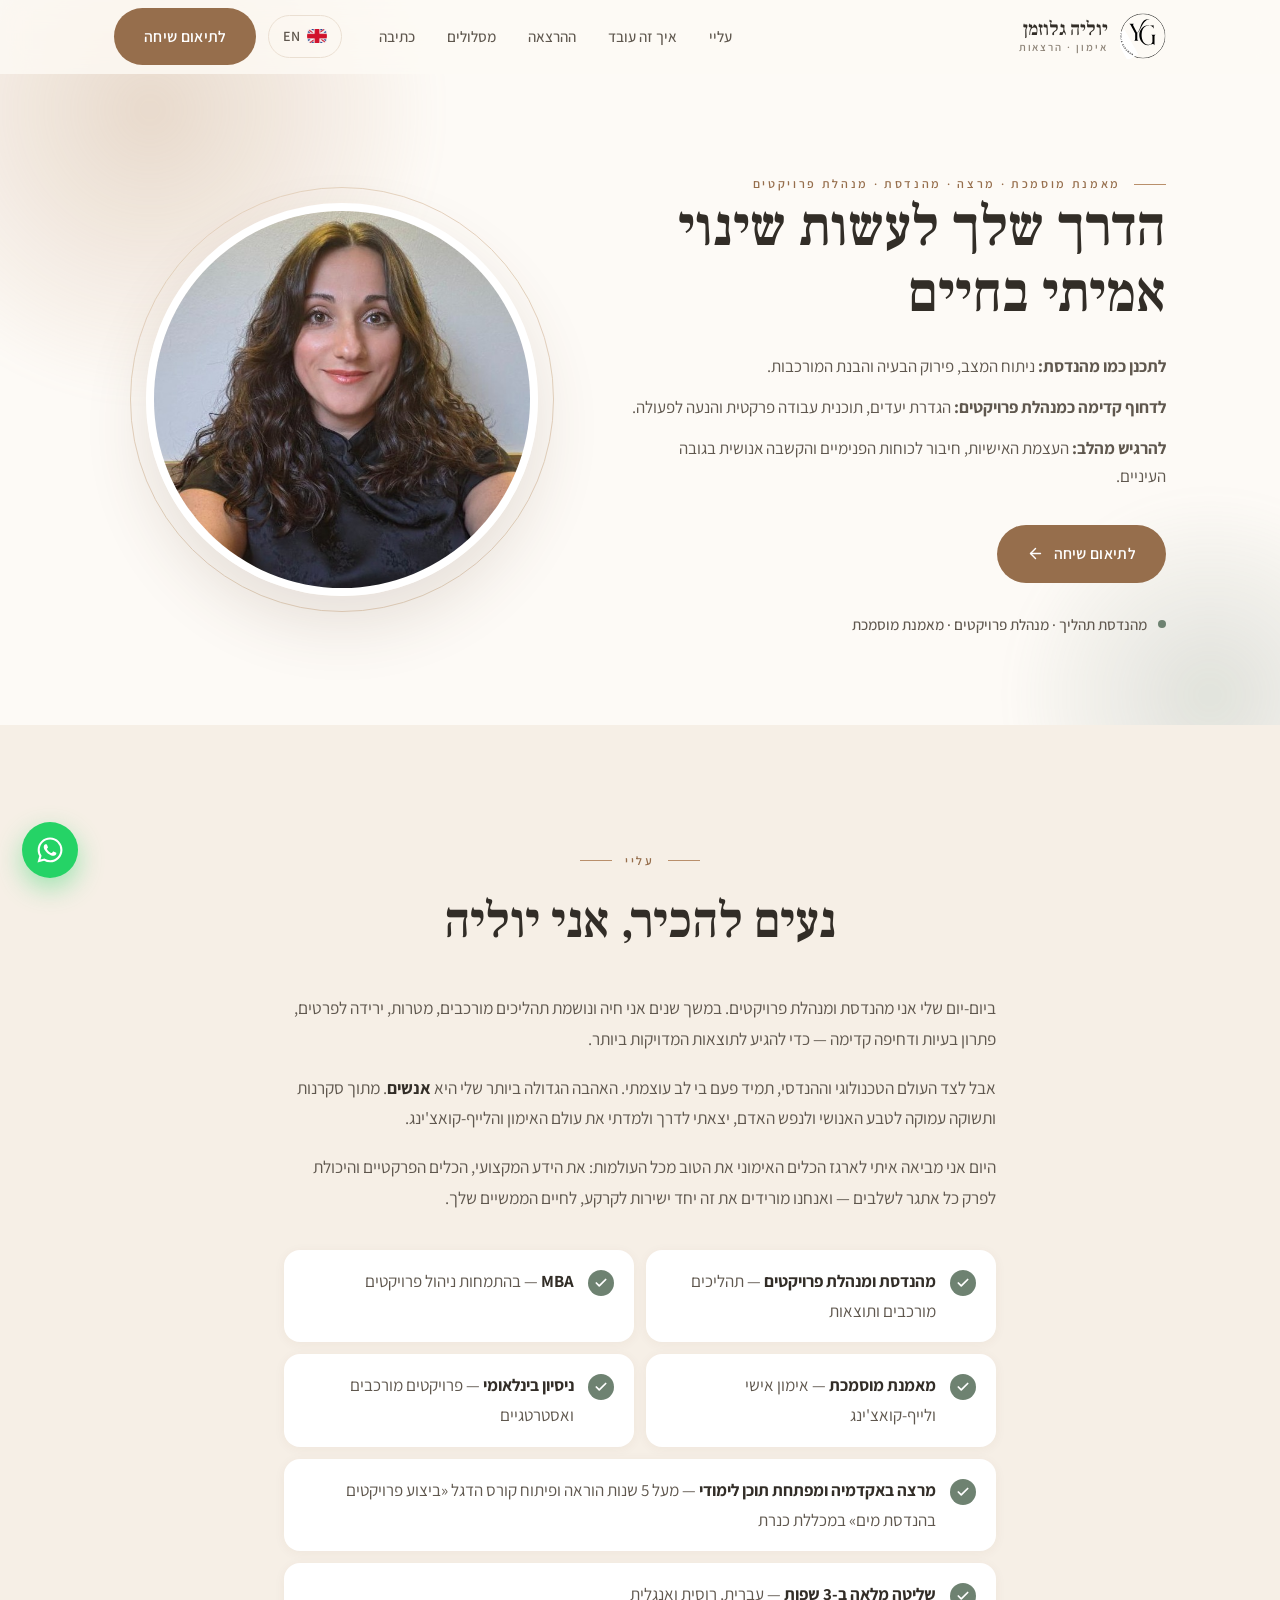
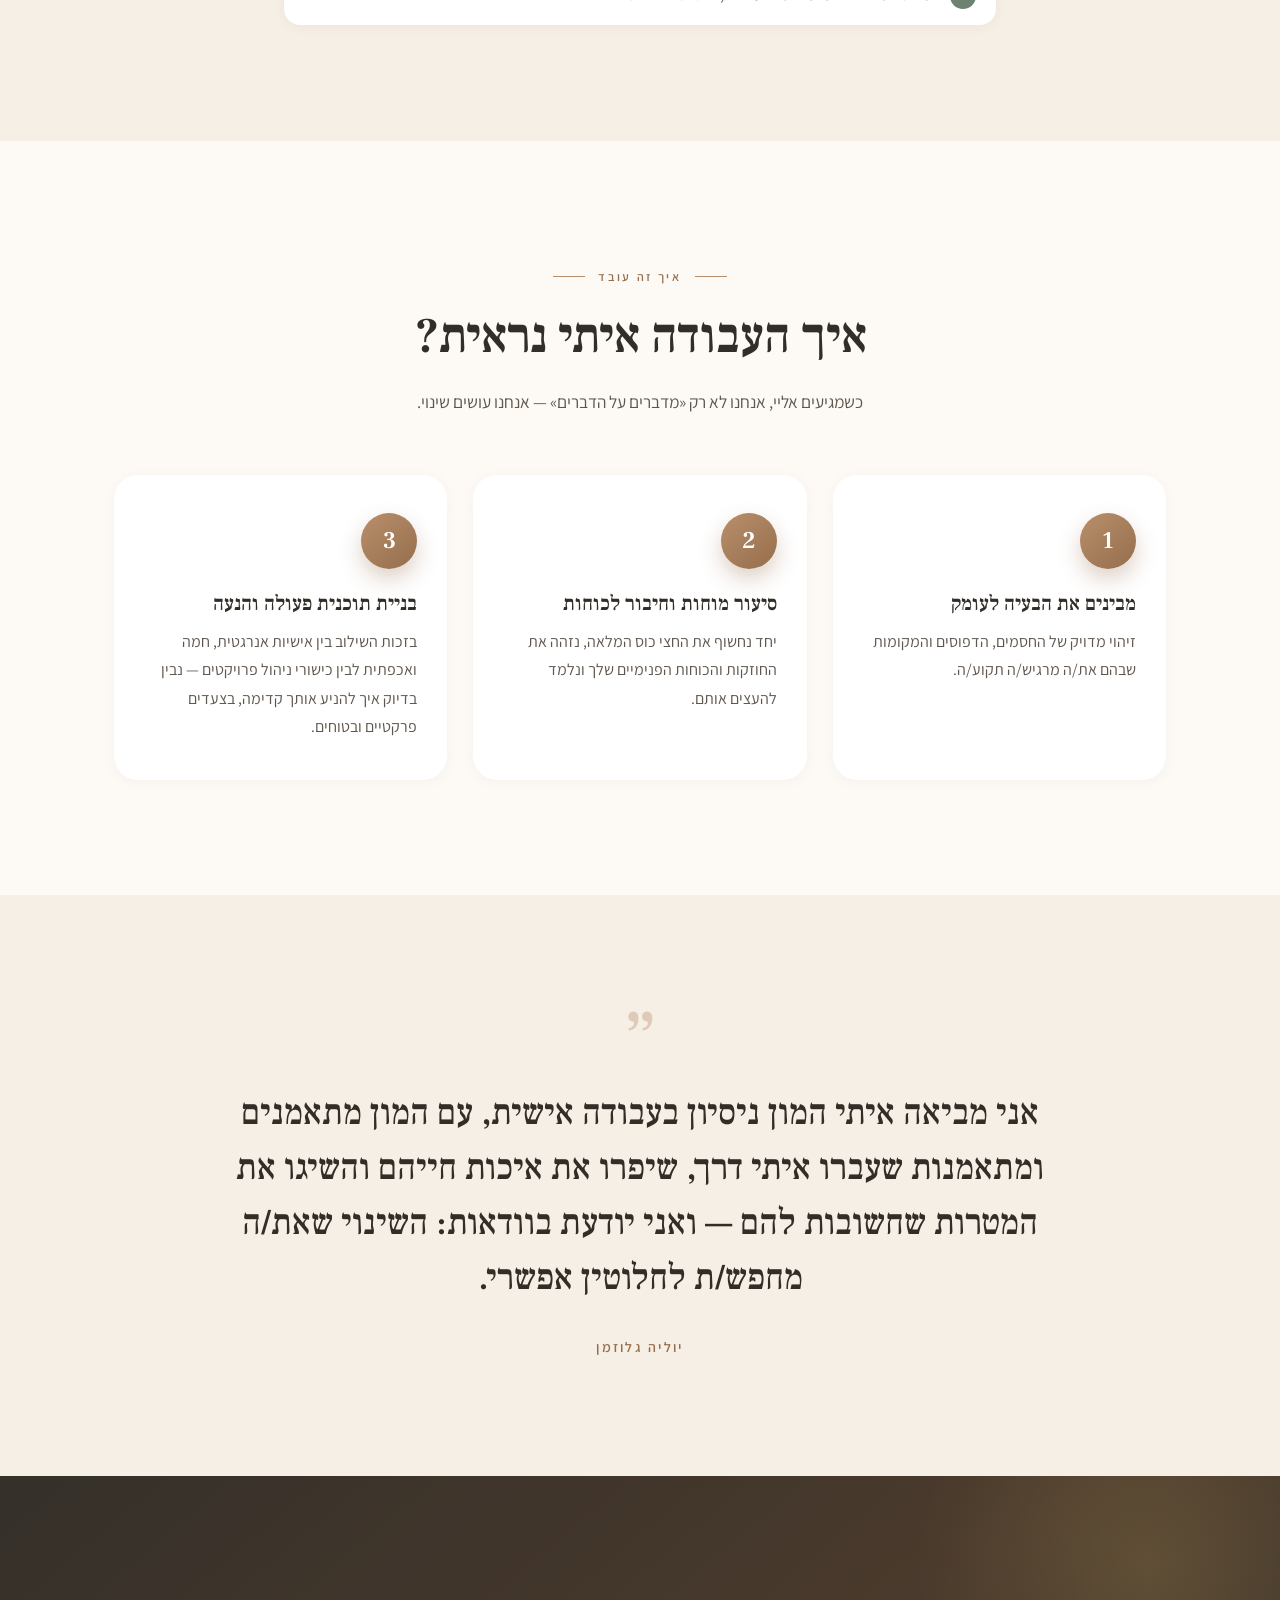
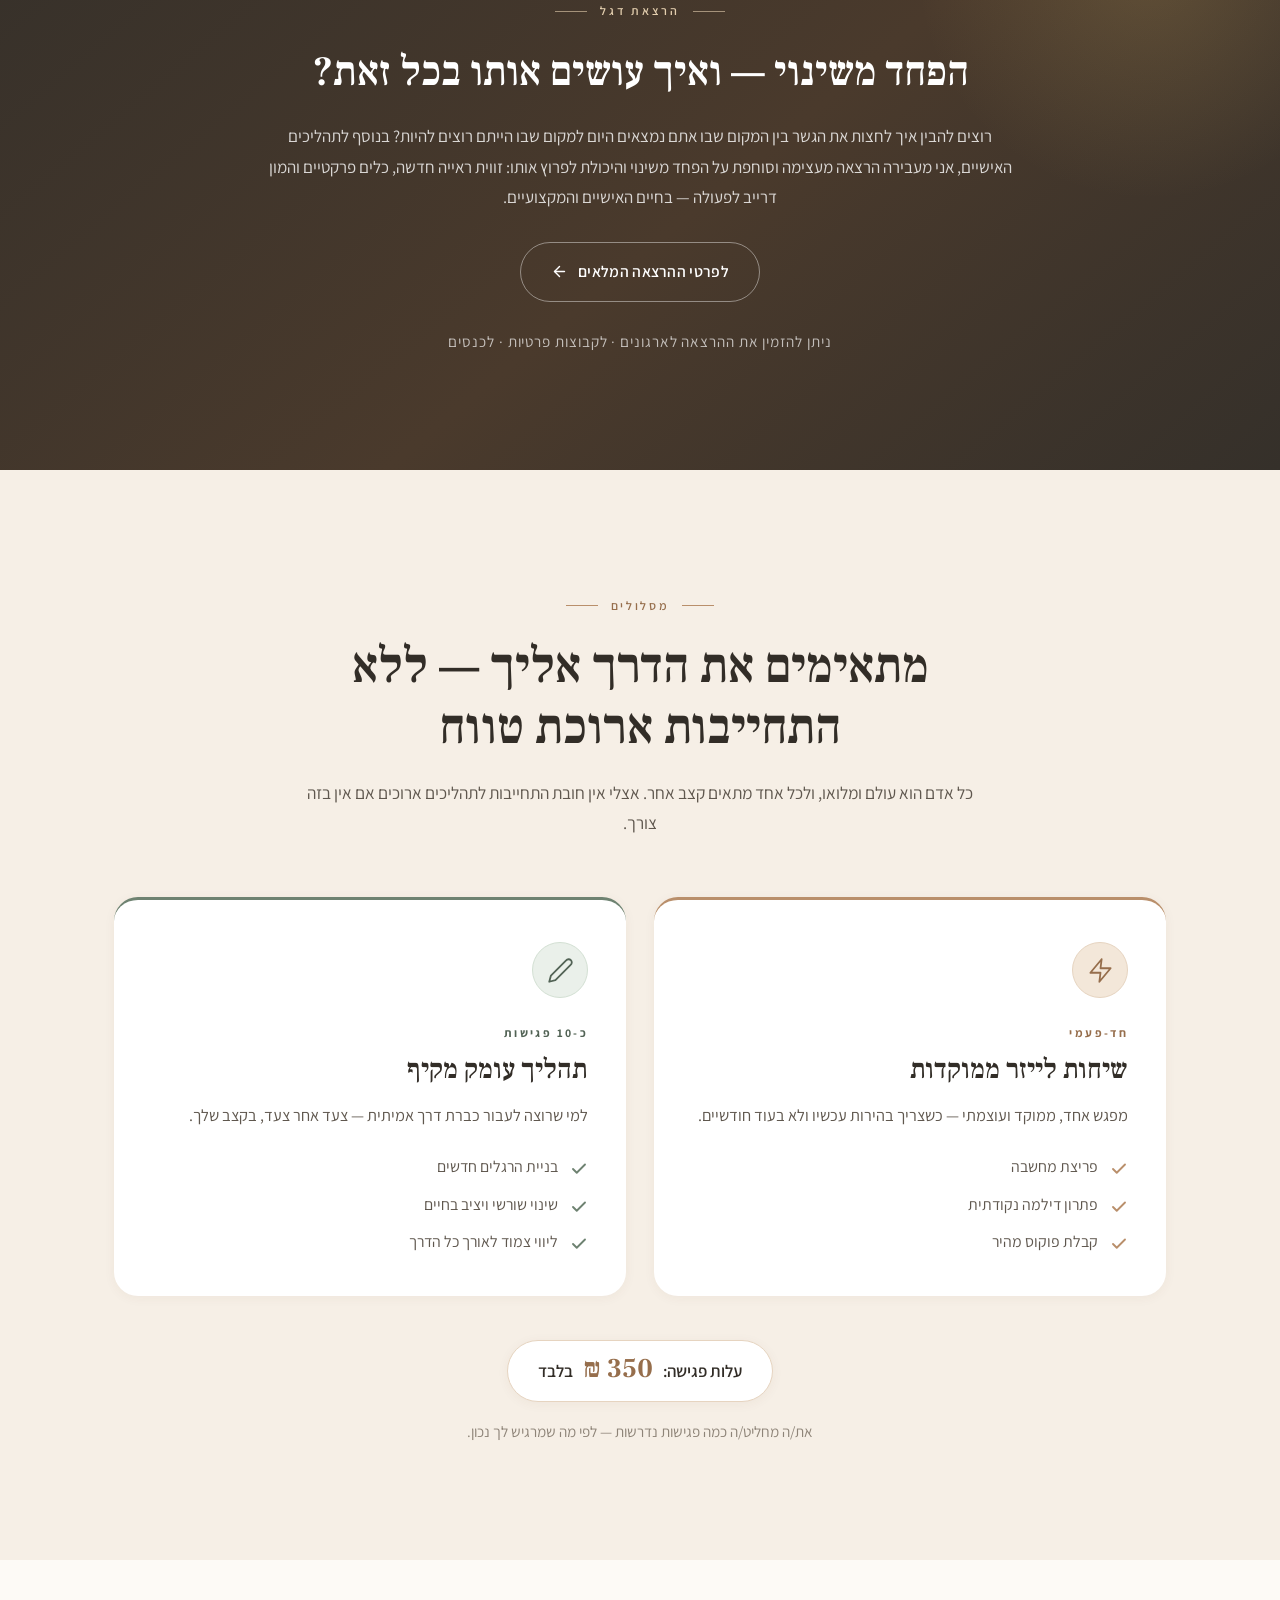
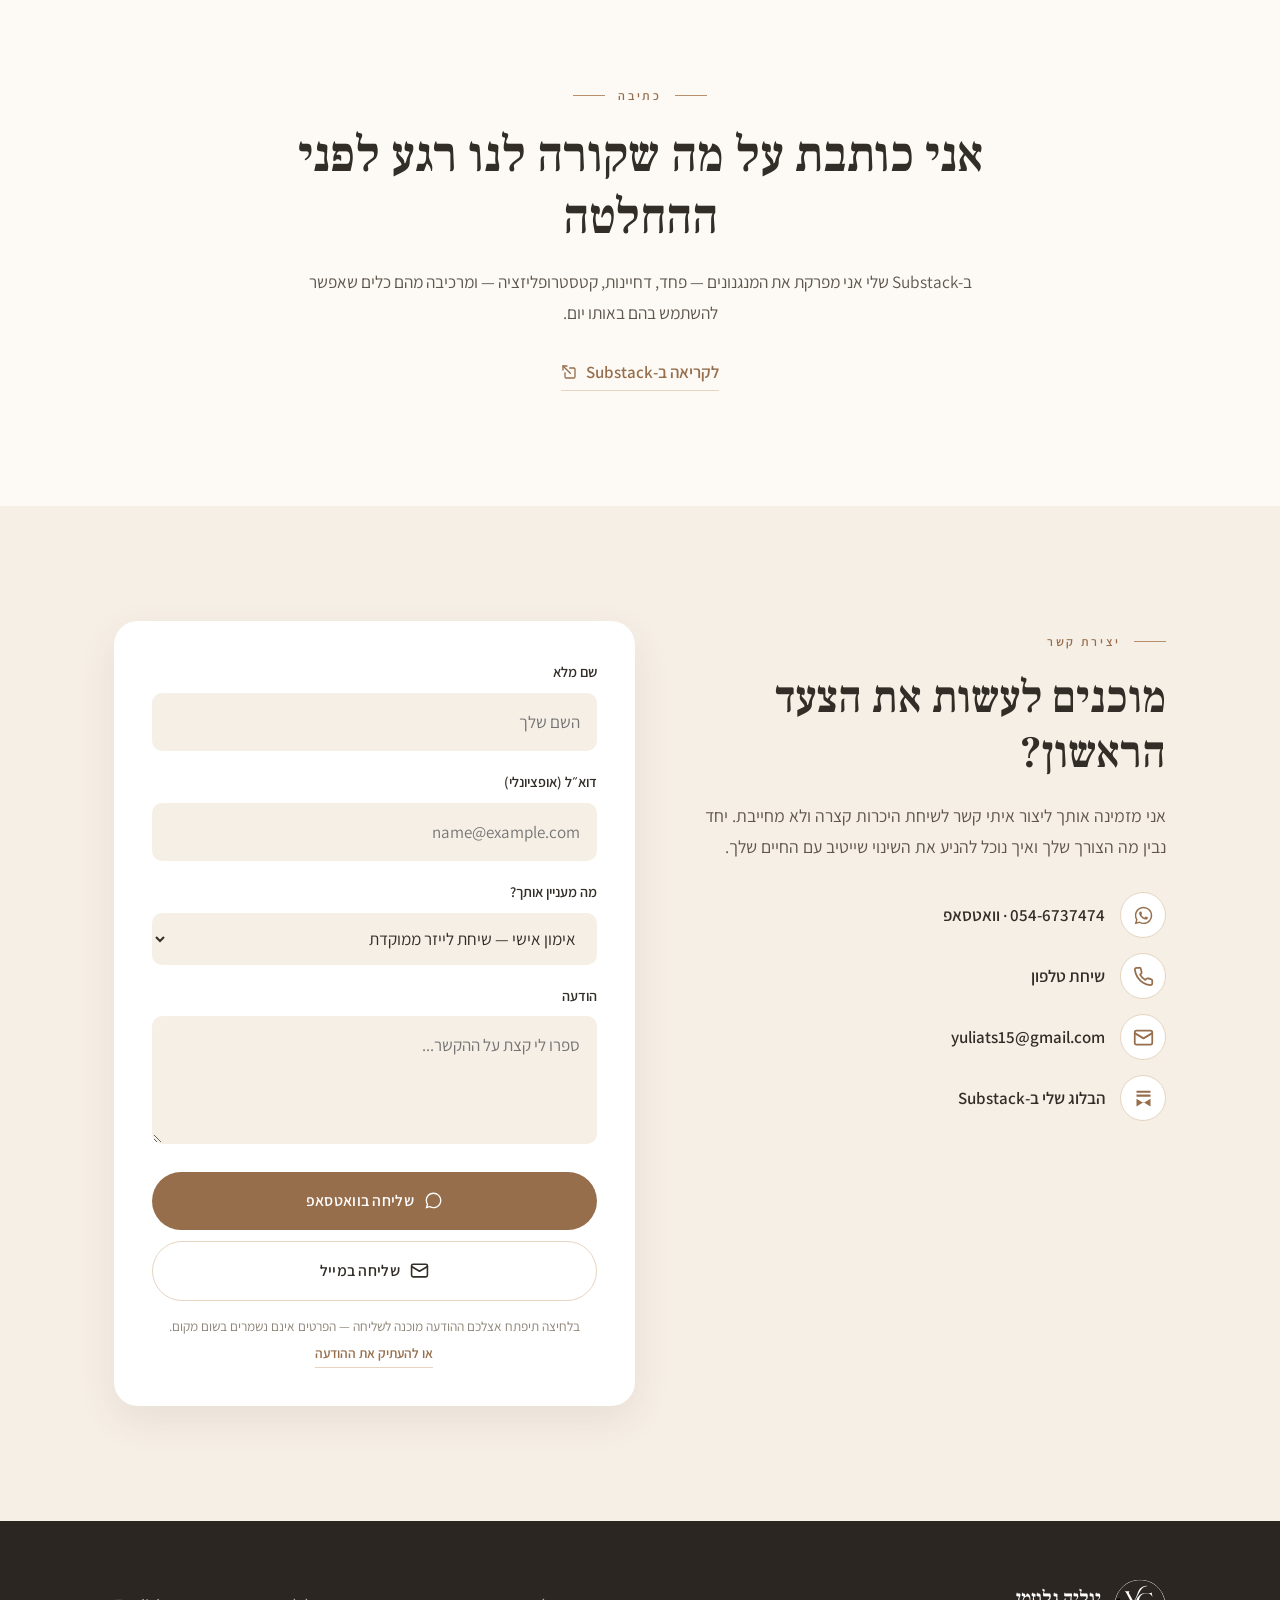
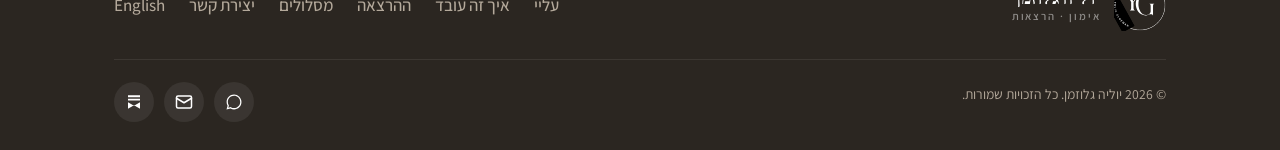
==== commit 0caf55d7: "Add Yulia's academic credential; fix languages line and title order - New credential, her phrasing v" ====
--- a/index.html
+++ b/index.html
@@ -64,7 +64,7 @@
 <section class="hero">
   <div class="container hero-grid">
     <div class="hero-text">
-      <span class="eyebrow reveal">מהנדסת · מאמנת מוסמכת · מרצה</span>
+      <span class="eyebrow reveal">מאמנת מוסמכת · מרצה · מהנדסת · מנהלת פרויקטים</span>
       <h1 class="reveal d1">הדרך שלך לעשות שינוי אמיתי בחיים</h1>
       <div class="hero-pillars reveal d2">
         <p><b>לתכנן כמו מהנדסת:</b> ניתוח המצב, פירוק הבעיה והבנת המורכבות.</p>
@@ -112,7 +112,8 @@
       <div class="cred"><span class="check"><svg viewBox="0 0 24 24" fill="none" stroke="currentColor" stroke-width="3" stroke-linecap="round" stroke-linejoin="round"><polyline points="20 6 9 17 4 12"></polyline></svg></span><span><b>MBA</b> — בהתמחות ניהול פרויקטים</span></div>
       <div class="cred"><span class="check"><svg viewBox="0 0 24 24" fill="none" stroke="currentColor" stroke-width="3" stroke-linecap="round" stroke-linejoin="round"><polyline points="20 6 9 17 4 12"></polyline></svg></span><span><b>מאמנת מוסמכת</b> — אימון אישי ולייף-קואצ'ינג</span></div>
       <div class="cred"><span class="check"><svg viewBox="0 0 24 24" fill="none" stroke="currentColor" stroke-width="3" stroke-linecap="round" stroke-linejoin="round"><polyline points="20 6 9 17 4 12"></polyline></svg></span><span><b>ניסיון בינלאומי</b> — פרויקטים מורכבים ואסטרטגיים</span></div>
-      <div class="cred" style="grid-column:1/-1"><span class="check"><svg viewBox="0 0 24 24" fill="none" stroke="currentColor" stroke-width="3" stroke-linecap="round" stroke-linejoin="round"><polyline points="20 6 9 17 4 12"></polyline></svg></span><span><b>שלוש שפות</b> — מאמנת ומרצה בעברית, ברוסית ובאנגלית</span></div>
+      <div class="cred" style="grid-column:1/-1"><span class="check"><svg viewBox="0 0 24 24" fill="none" stroke="currentColor" stroke-width="3" stroke-linecap="round" stroke-linejoin="round"><polyline points="20 6 9 17 4 12"></polyline></svg></span><span><b>מרצה באקדמיה ומפתחת תוכן לימודי</b> — מעל 5 שנות הוראה ופיתוח קורס הדגל «ביצוע פרויקטים בהנדסת מים» במכללת כנרת</span></div>
+      <div class="cred" style="grid-column:1/-1"><span class="check"><svg viewBox="0 0 24 24" fill="none" stroke="currentColor" stroke-width="3" stroke-linecap="round" stroke-linejoin="round"><polyline points="20 6 9 17 4 12"></polyline></svg></span><span><b>שליטה מלאה ב-3 שפות</b> — עברית, רוסית ואנגלית</span></div>
     </div>
   </div>
 </section>
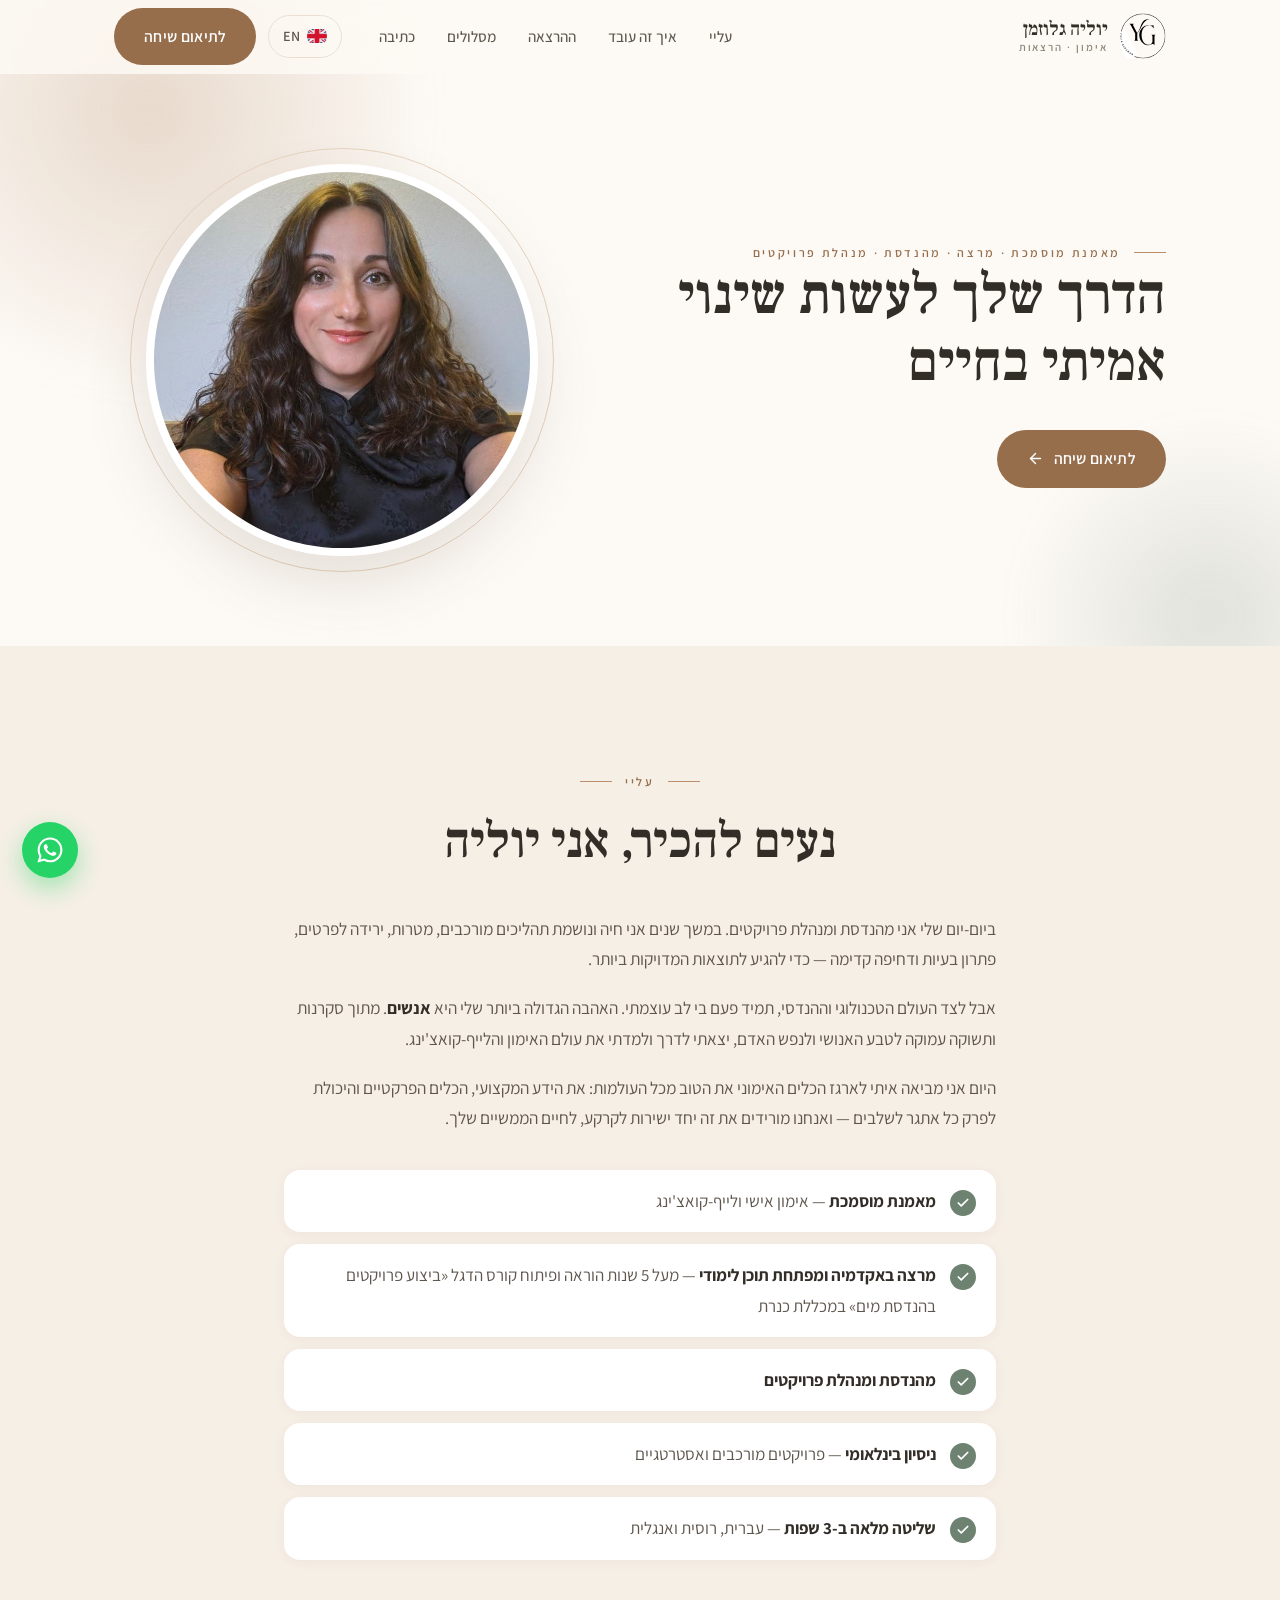
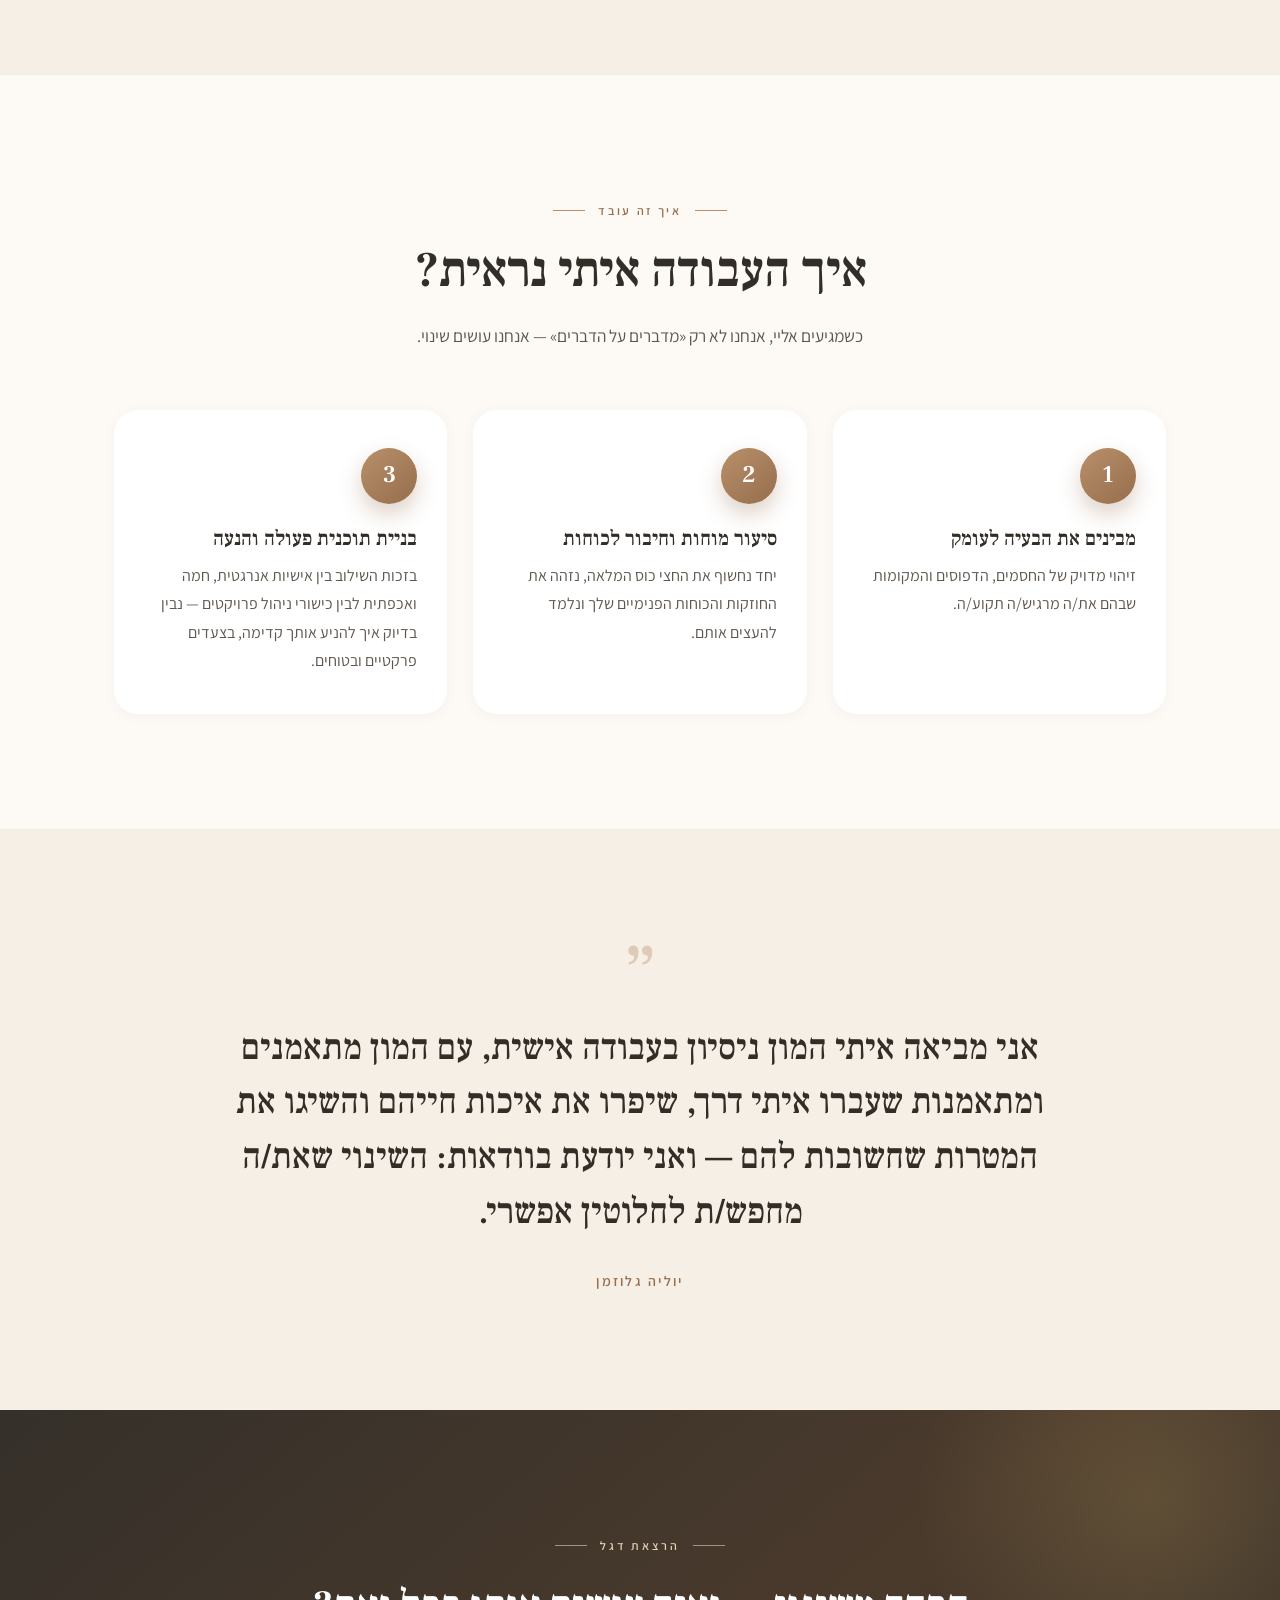
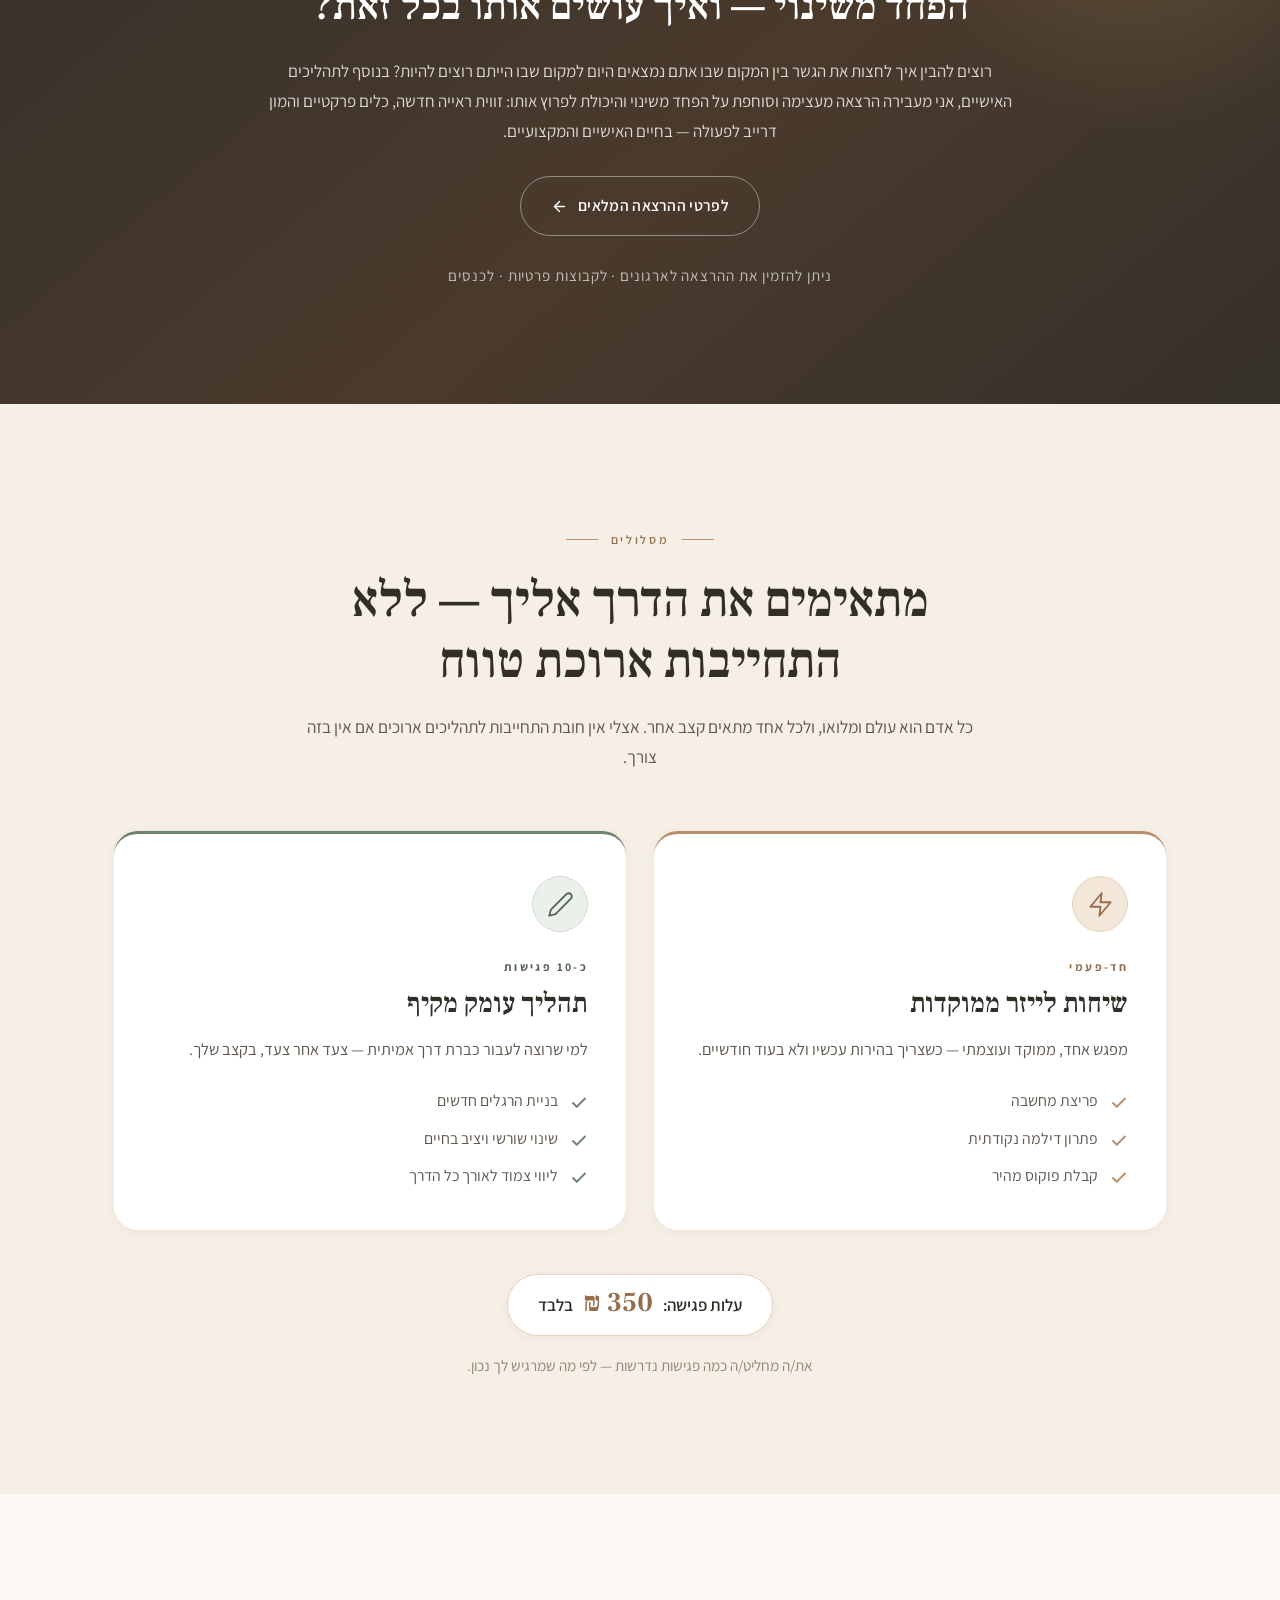
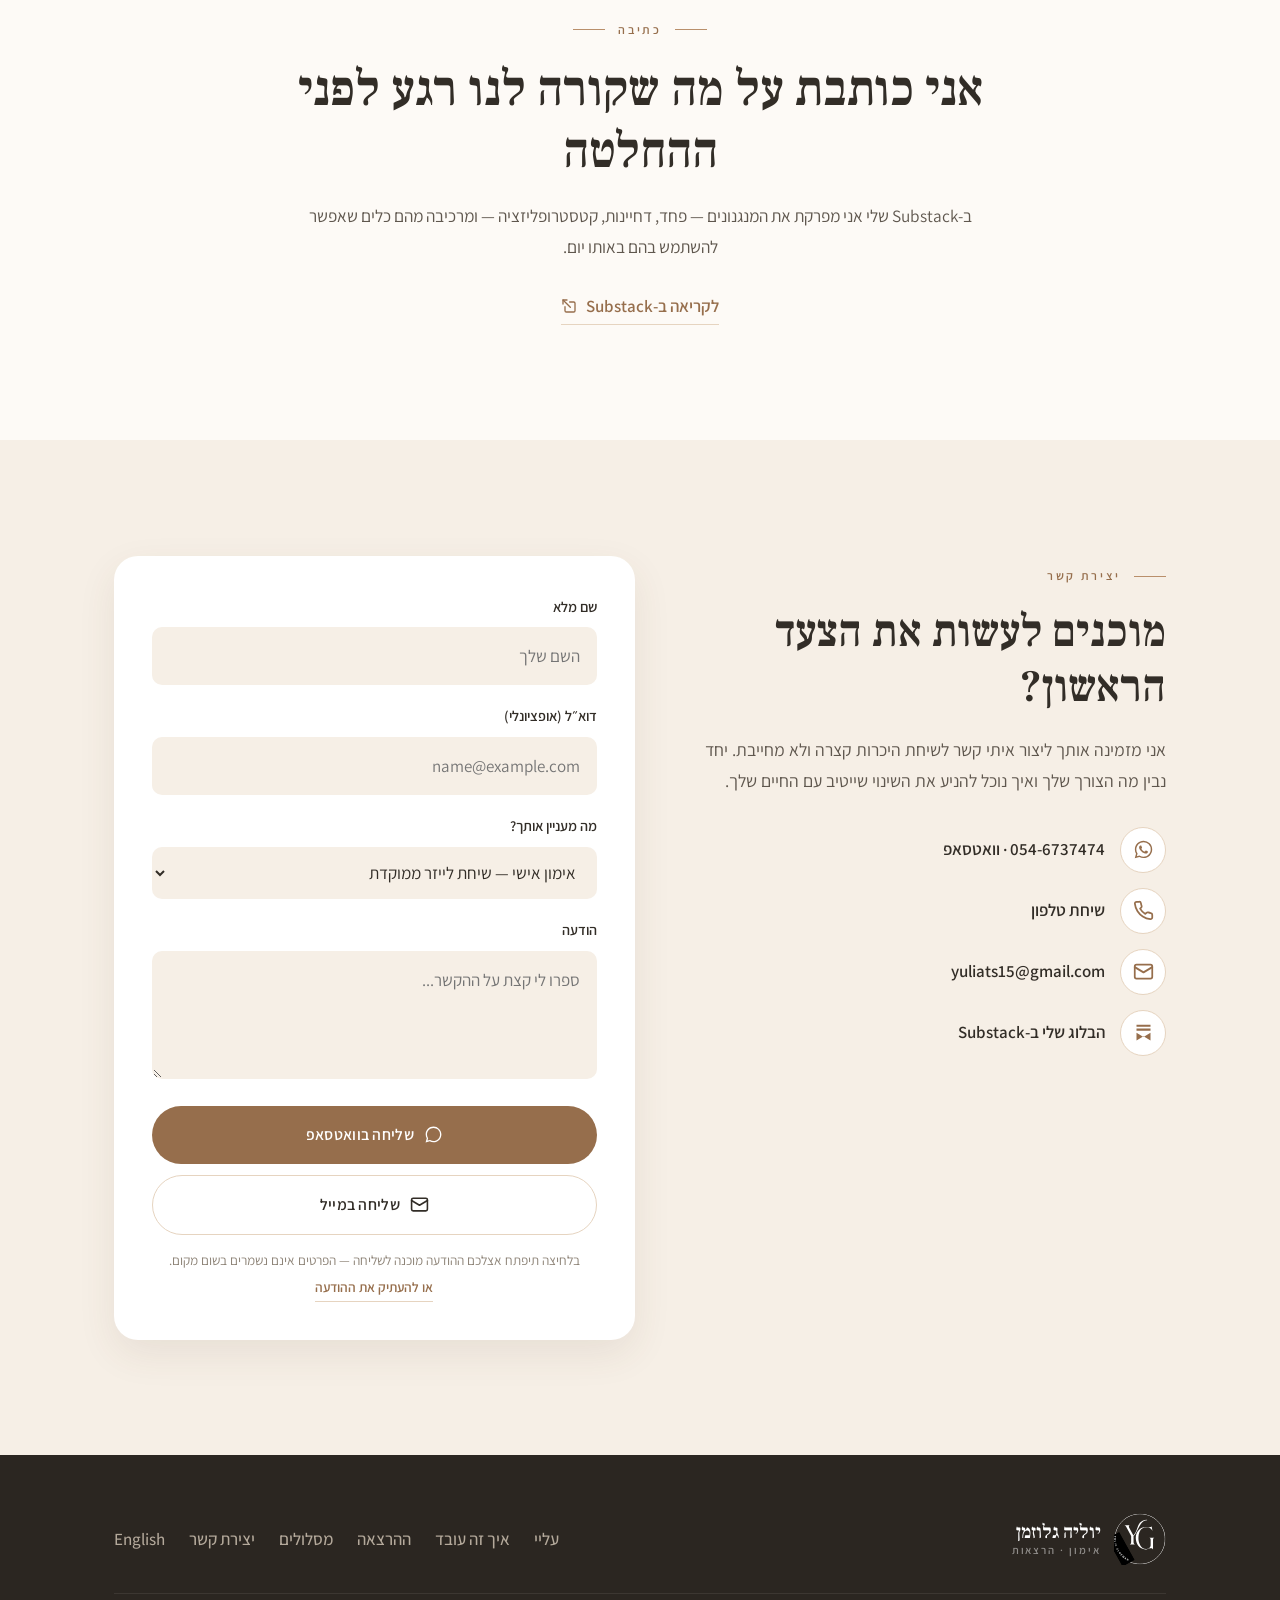
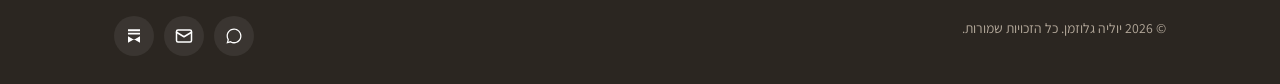
==== commit 2c3d8151: "Strip the hero to essentials; reorder credentials per Yulia's markup Hero (both languages): the thre" ====
--- a/index.html
+++ b/index.html
@@ -66,19 +66,10 @@
     <div class="hero-text">
       <span class="eyebrow reveal">מאמנת מוסמכת · מרצה · מהנדסת · מנהלת פרויקטים</span>
       <h1 class="reveal d1">הדרך שלך לעשות שינוי אמיתי בחיים</h1>
-      <div class="hero-pillars reveal d2">
-        <p><b>לתכנן כמו מהנדסת:</b> ניתוח המצב, פירוק הבעיה והבנת המורכבות.</p>
-        <p><b>לדחוף קדימה כמנהלת פרויקטים:</b> הגדרת יעדים, תוכנית עבודה פרקטית והנעה לפעולה.</p>
-        <p><b>להרגיש מהלב:</b> העצמת האישיות, חיבור לכוחות הפנימיים והקשבה אנושית בגובה העיניים.</p>
-      </div>
-      <div class="cta-row reveal d3">
+      <div class="cta-row reveal d2">
         <a class="btn btn-primary" href="#contact">לתיאום שיחה
           <svg class="arrow" viewBox="0 0 24 24" fill="none" stroke="currentColor" stroke-width="2" stroke-linecap="round" stroke-linejoin="round"><line x1="5" y1="12" x2="19" y2="12"></line><polyline points="12 5 19 12 12 19"></polyline></svg>
         </a>
-      </div>
-      <div class="hero-badge reveal d3">
-        <span class="dot"></span>
-        <span>מהנדסת תהליך · מנהלת פרויקטים · מאמנת מוסמכת</span>
       </div>
     </div>
     <div class="hero-media reveal d2">
@@ -107,13 +98,12 @@
       <p style="margin-top:18px">אבל לצד העולם הטכנולוגי וההנדסי, תמיד פעם בי לב עוצמתי. האהבה הגדולה ביותר שלי היא <b style="color:var(--ink)">אנשים</b>. מתוך סקרנות ותשוקה עמוקה לטבע האנושי ולנפש האדם, יצאתי לדרך ולמדתי את עולם האימון והלייף-קואצ'ינג.</p>
       <p style="margin-top:18px">היום אני מביאה איתי לארגז הכלים האימוני את הטוב מכל העולמות: את הידע המקצועי, הכלים הפרקטיים והיכולת לפרק כל אתגר לשלבים — ואנחנו מורידים את זה יחד ישירות לקרקע, לחיים הממשיים שלך.</p>
     </div>
-    <div class="creds reveal d2" style="grid-template-columns:1fr 1fr;margin-top:36px">
-      <div class="cred"><span class="check"><svg viewBox="0 0 24 24" fill="none" stroke="currentColor" stroke-width="3" stroke-linecap="round" stroke-linejoin="round"><polyline points="20 6 9 17 4 12"></polyline></svg></span><span><b>מהנדסת ומנהלת פרויקטים</b> — תהליכים מורכבים ותוצאות</span></div>
-      <div class="cred"><span class="check"><svg viewBox="0 0 24 24" fill="none" stroke="currentColor" stroke-width="3" stroke-linecap="round" stroke-linejoin="round"><polyline points="20 6 9 17 4 12"></polyline></svg></span><span><b>MBA</b> — בהתמחות ניהול פרויקטים</span></div>
+    <div class="creds reveal d2" style="margin-top:36px">
       <div class="cred"><span class="check"><svg viewBox="0 0 24 24" fill="none" stroke="currentColor" stroke-width="3" stroke-linecap="round" stroke-linejoin="round"><polyline points="20 6 9 17 4 12"></polyline></svg></span><span><b>מאמנת מוסמכת</b> — אימון אישי ולייף-קואצ'ינג</span></div>
+      <div class="cred"><span class="check"><svg viewBox="0 0 24 24" fill="none" stroke="currentColor" stroke-width="3" stroke-linecap="round" stroke-linejoin="round"><polyline points="20 6 9 17 4 12"></polyline></svg></span><span><b>מרצה באקדמיה ומפתחת תוכן לימודי</b> — מעל 5 שנות הוראה ופיתוח קורס הדגל «ביצוע פרויקטים בהנדסת מים» במכללת כנרת</span></div>
+      <div class="cred"><span class="check"><svg viewBox="0 0 24 24" fill="none" stroke="currentColor" stroke-width="3" stroke-linecap="round" stroke-linejoin="round"><polyline points="20 6 9 17 4 12"></polyline></svg></span><span><b>מהנדסת ומנהלת פרויקטים</b></span></div>
       <div class="cred"><span class="check"><svg viewBox="0 0 24 24" fill="none" stroke="currentColor" stroke-width="3" stroke-linecap="round" stroke-linejoin="round"><polyline points="20 6 9 17 4 12"></polyline></svg></span><span><b>ניסיון בינלאומי</b> — פרויקטים מורכבים ואסטרטגיים</span></div>
-      <div class="cred" style="grid-column:1/-1"><span class="check"><svg viewBox="0 0 24 24" fill="none" stroke="currentColor" stroke-width="3" stroke-linecap="round" stroke-linejoin="round"><polyline points="20 6 9 17 4 12"></polyline></svg></span><span><b>מרצה באקדמיה ומפתחת תוכן לימודי</b> — מעל 5 שנות הוראה ופיתוח קורס הדגל «ביצוע פרויקטים בהנדסת מים» במכללת כנרת</span></div>
-      <div class="cred" style="grid-column:1/-1"><span class="check"><svg viewBox="0 0 24 24" fill="none" stroke="currentColor" stroke-width="3" stroke-linecap="round" stroke-linejoin="round"><polyline points="20 6 9 17 4 12"></polyline></svg></span><span><b>שליטה מלאה ב-3 שפות</b> — עברית, רוסית ואנגלית</span></div>
+      <div class="cred"><span class="check"><svg viewBox="0 0 24 24" fill="none" stroke="currentColor" stroke-width="3" stroke-linecap="round" stroke-linejoin="round"><polyline points="20 6 9 17 4 12"></polyline></svg></span><span><b>שליטה מלאה ב-3 שפות</b> — עברית, רוסית ואנגלית</span></div>
     </div>
   </div>
 </section>
